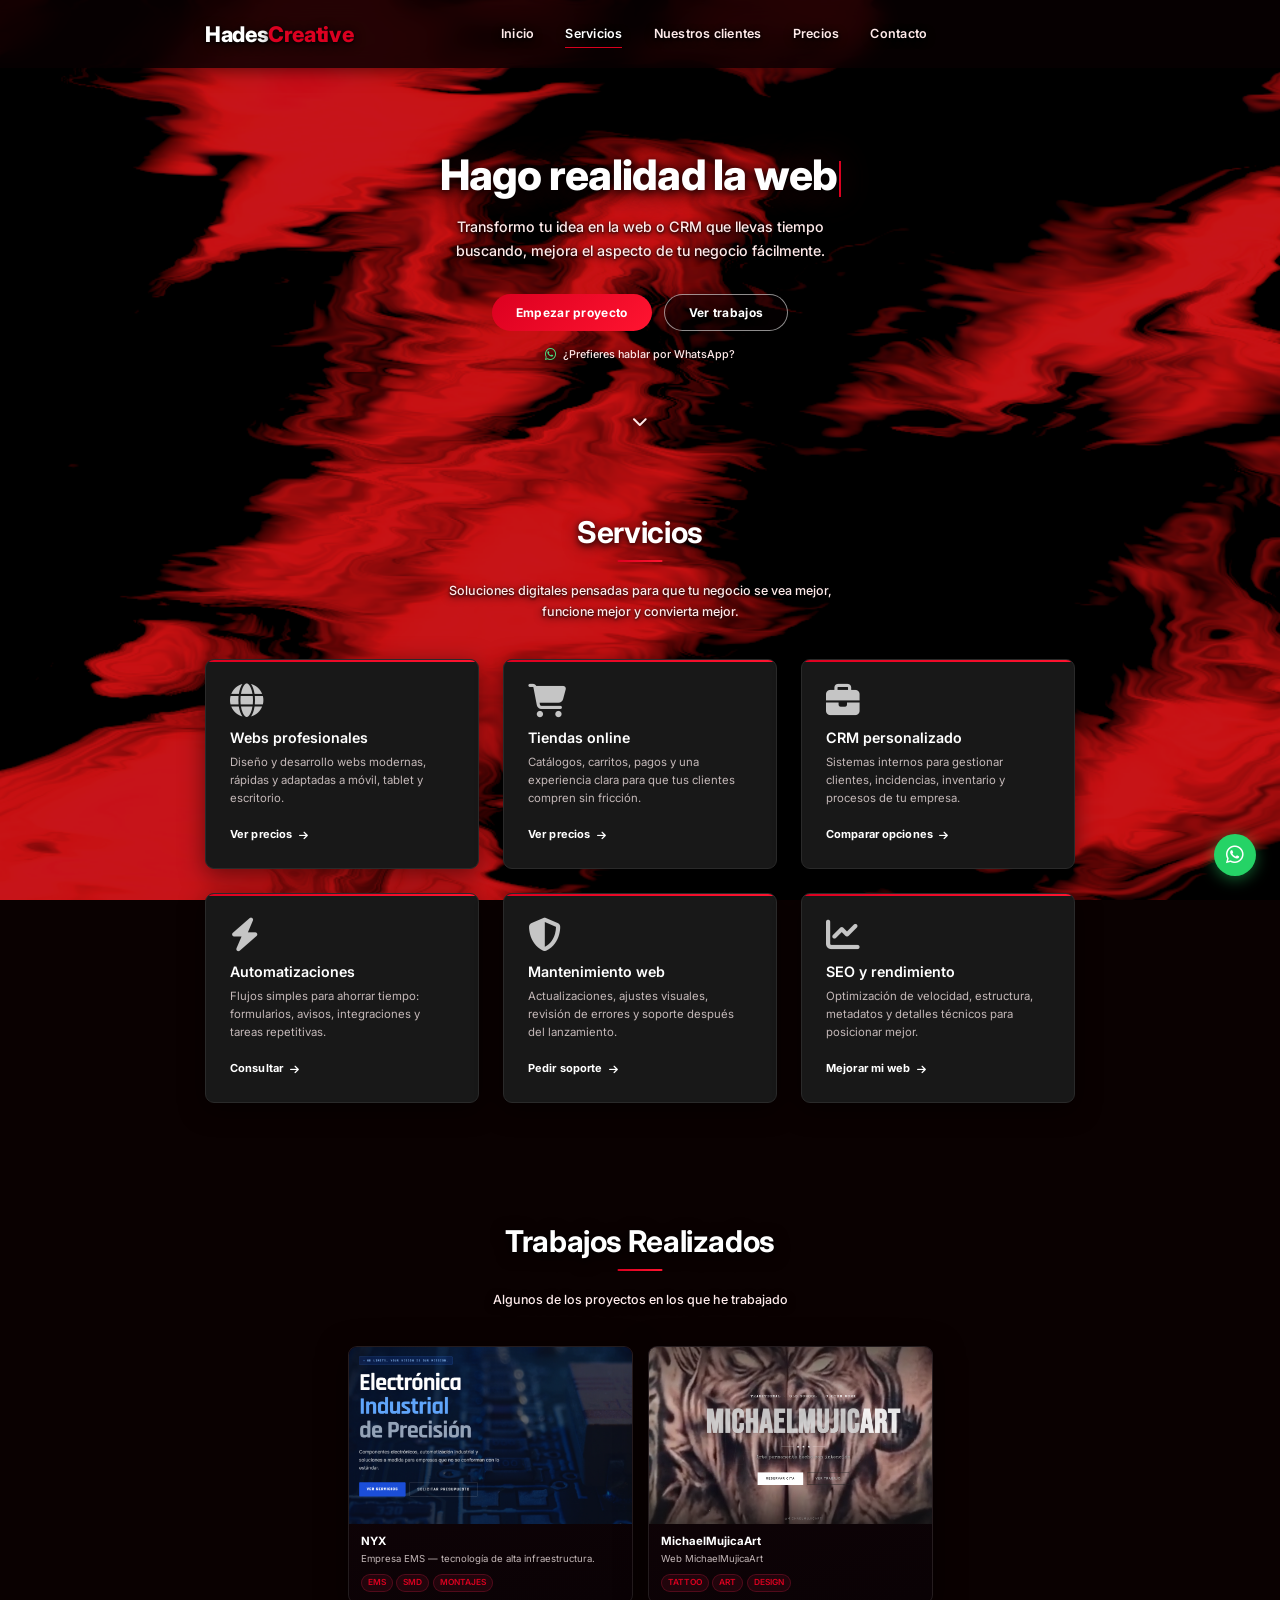
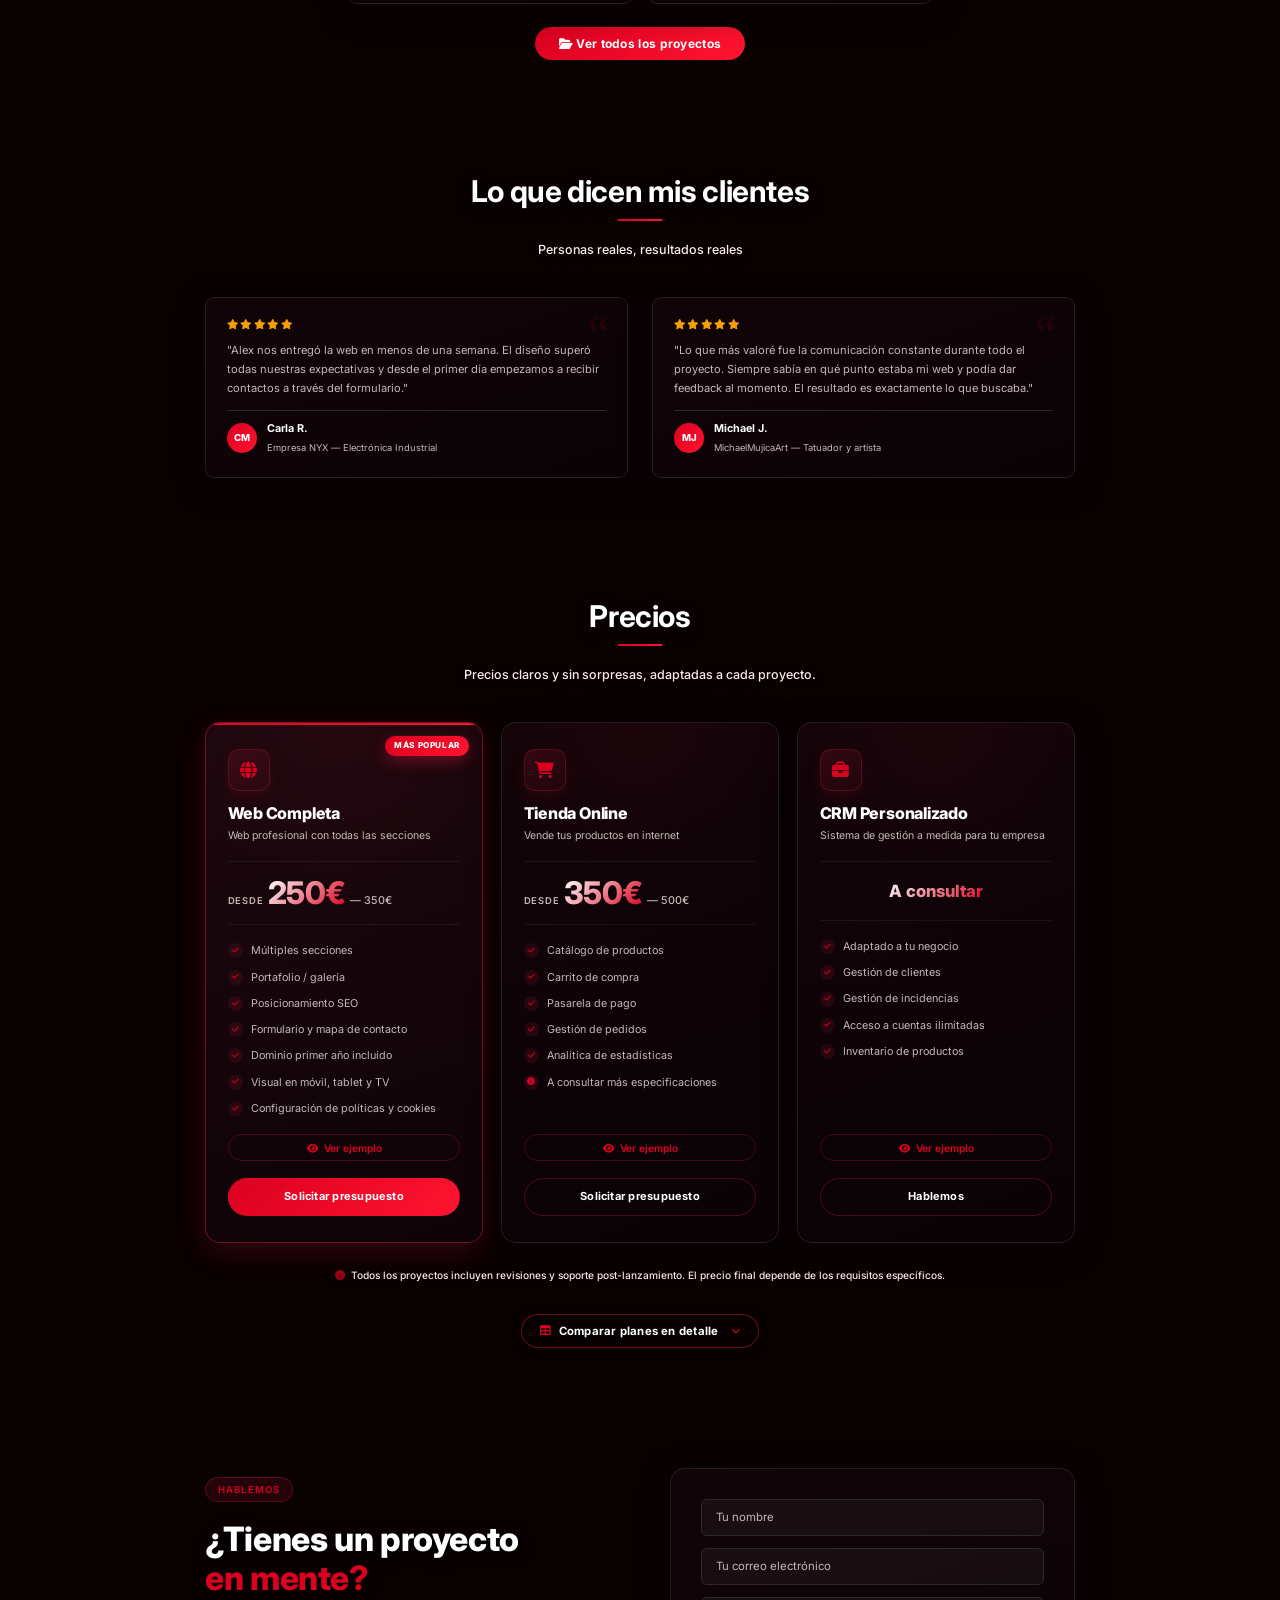
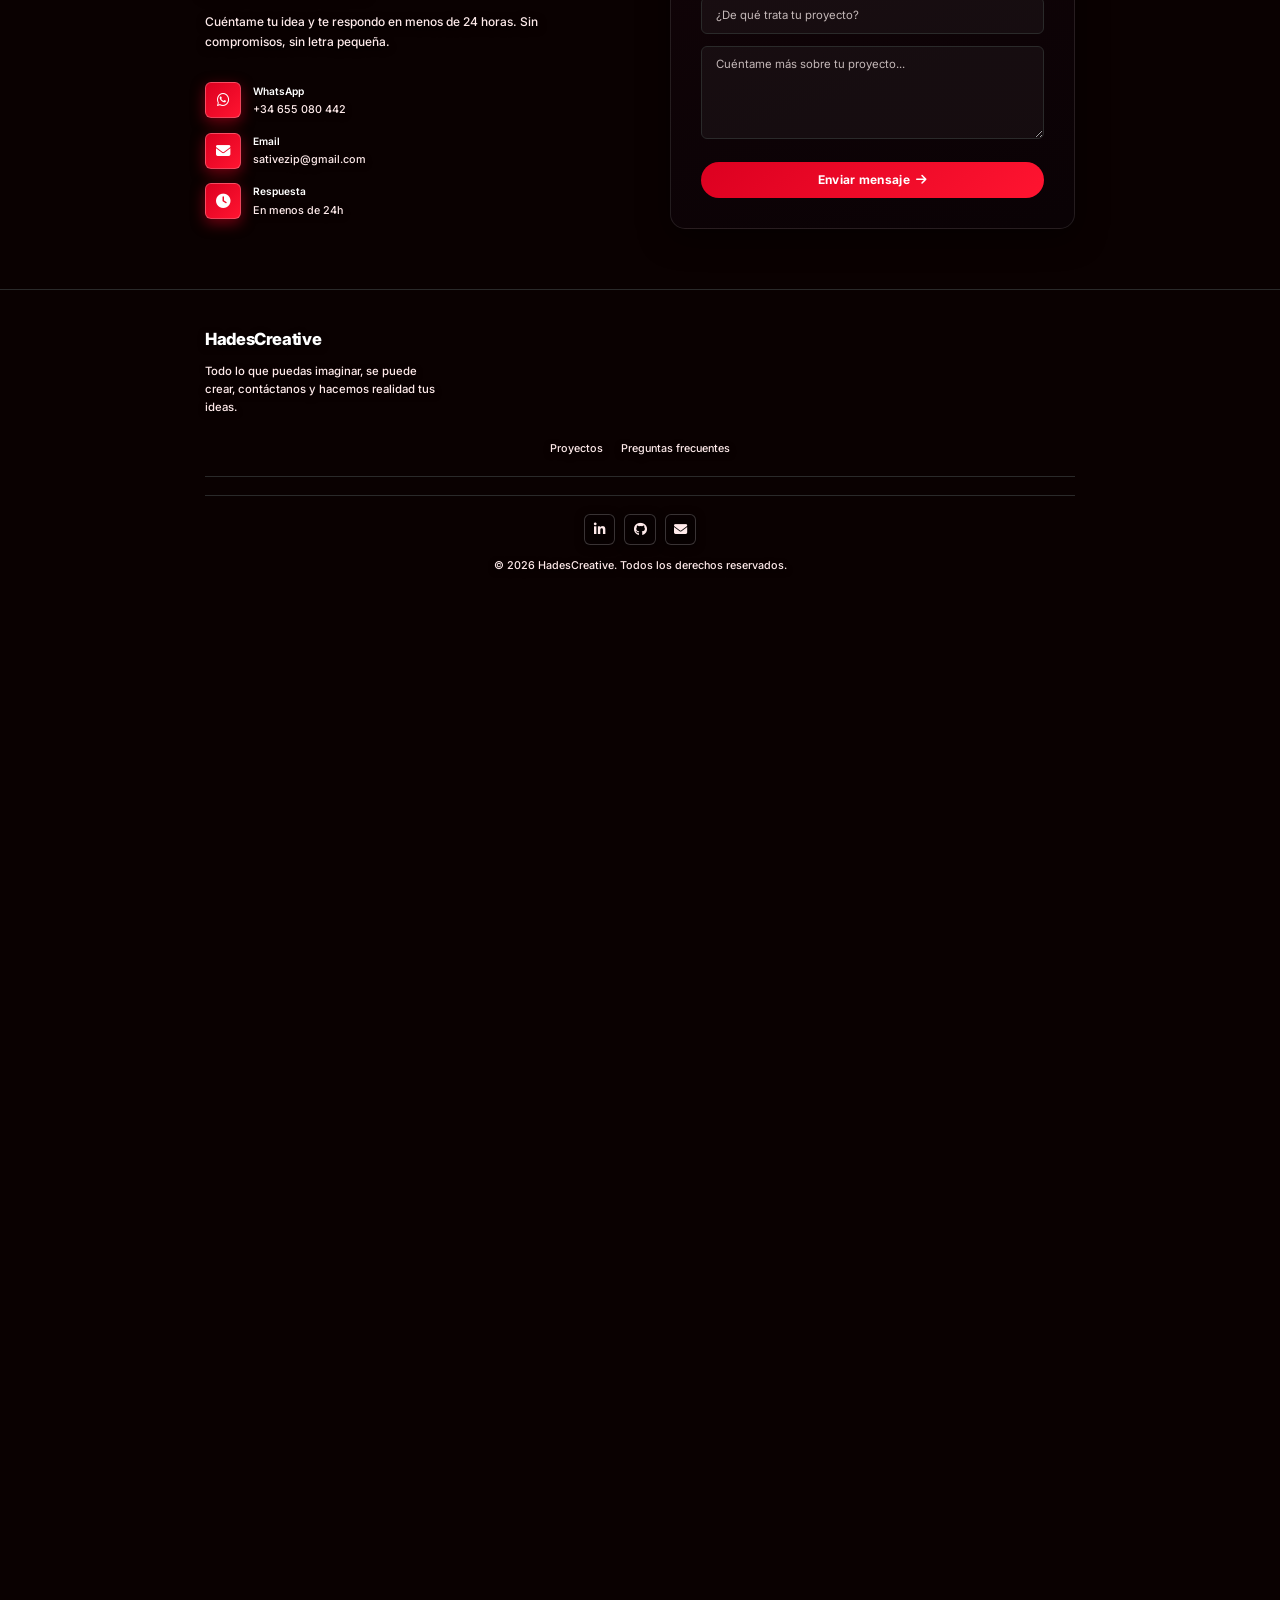
==== index.html @ 70261ffa "refactor: convertir Servicios del navbar en link normal a #servicios Co-Authored-By: Claude Opus 4.7" ====
<!DOCTYPE html>
<html lang="es">

<head>
    <meta charset="UTF-8">
    <meta name="viewport" content="width=device-width, initial-scale=1.0">

    <!-- SEO Básico -->
    <title>HadesCreative | Creación de Páginas Web Profesionales</title>
    <meta name="description"
        content="Diseño y desarrollo páginas web profesionales, landing pages, tiendas online y CRMs personalizados. Contacta y hacemos realidad tu proyecto.">
    <meta name="keywords"
        content="creación páginas web, diseño web profesional, desarrollo web, landing page, tienda online, CRM personalizado">
    <meta name="author" content="HadesCreative">
    <meta name="theme-color" content="#e11d48">
    <meta name="robots" content="index, follow">

    <!-- Open Graph (WhatsApp, Facebook, LinkedIn) -->
    <meta property="og:type" content="website">
    <meta property="og:url" content="https://hadescreative.com/">
    <meta property="og:title" content="HadesCreative | Creación de Páginas Web Profesionales">
    <meta property="og:description"
        content="Todo lo que puedas imaginar, se puede crear. Diseño web profesional, landing pages, tiendas online y automatizaciones.">
    <meta property="og:image" content="https://hadescreative.com/assets/og-image.png">
    <meta property="og:image:width" content="1200">
    <meta property="og:image:height" content="630">
    <meta property="og:image:alt" content="HadesCreative - Diseño y desarrollo de páginas web profesionales">
    <meta property="og:locale" content="es_ES">
    <meta property="og:site_name" content="HadesCreative">

    <!-- Twitter Card -->
    <meta name="twitter:card" content="summary_large_image">
    <meta name="twitter:title" content="HadesCreative | Creación de Páginas Web">
    <meta name="twitter:description"
        content="Todo lo que puedas imaginar, se puede crear. Contacta y hacemos realidad tu proyecto.">
    <meta name="twitter:image" content="https://hadescreative.com/assets/og-image.png">

    <!-- Favicon -->
    <link rel="icon" type="image/svg+xml" href="assets/favicon.svg">
    <link rel="shortcut icon" href="assets/favicon.svg">

    <!-- Preconnect para rendimiento -->
    <link rel="preconnect" href="https://fonts.googleapis.com">
    <link rel="preconnect" href="https://fonts.gstatic.com" crossorigin>
    <link rel="preconnect" href="https://cdnjs.cloudflare.com">

    <!-- Fuente Inter -->
    <link rel="stylesheet" href="https://fonts.googleapis.com/css2?family=Inter:wght@400;500;600;700;800&display=swap">

    <!-- Font Awesome -->
    <link rel="stylesheet" href="https://cdnjs.cloudflare.com/ajax/libs/font-awesome/6.4.0/css/all.min.css">

    <!-- Estilos -->
    <link rel="stylesheet" href="css/global.css">
    <link rel="stylesheet" href="css/navbar.css">
    <link rel="stylesheet" href="css/hero.css">
    <link rel="stylesheet" href="css/sections.css">
    <link rel="stylesheet" href="css/admin.css">

    <!-- Schema.org Structured Data -->
    <script type="application/ld+json">
    {
      "@context": "https://schema.org",
      "@type": "ProfessionalService",
      "name": "HadesCreative",
      "description": "Diseño y desarrollo de páginas web profesionales, landing pages, tiendas online y CRMs personalizados.",
      "url": "https://hadescreative.com",
      "email": "sativezip@gmail.com",
      "telephone": "+34655080442",
      "founder": {
        "@type": "Person",
        "name": "Alex Roa",
        "jobTitle": "Diseñador y Desarrollador Web Freelance",
        "url": "https://www.linkedin.com/in/alexroadiaz/"
      },
      "areaServed": ["España", "Latinoamérica"],
      "serviceType": ["Diseño Web", "Desarrollo Web", "Landing Page", "Tienda Online", "CRM Personalizado"],
      "priceRange": "€€",
      "sameAs": [
        "https://www.linkedin.com/in/alexroadiaz/"
      ]
    }
    </script>

</head>

<body>

    <!-- Fondo animado de humo WebGL -->
    <canvas id="smoke-bg"></canvas>

    <!-- Barra de progreso de scroll -->
    <div id="scroll-progress"></div>

    <!-- Splash screen -->
    <div id="splash" class="splash">
        <div class="splash-logo">Hades<span>Creative</span></div>
        <div class="splash-bar"></div>
    </div>

    <!-- Botón volver arriba -->
    <button id="back-to-top" aria-label="Volver arriba">
        <i class="fas fa-chevron-up"></i>
    </button>

    <!-- Navbar -->
    <nav class="navbar">
        <div class="container">
            <div class="nav-logo">Hades<span>Creative</span></div>
            <ul class="nav-menu">
                <li><a href="#inicio" class="nav-link">Inicio</a></li>
                <li><a href="#servicios" class="nav-link">Servicios</a></li>
                <li><a href="proyectos.html" class="nav-link">Nuestros clientes</a></li>
                <li><a href="#precios" class="nav-link">Precios</a></li>
                <li><a href="#contacto" class="nav-link">Contacto</a></li>
            </ul>
            <div class="nav-actions">
                <div class="hamburger">
                    <span></span>
                    <span></span>
                    <span></span>
                </div>
            </div>
        </div>
    </nav>

    <!-- Hero Section -->
    <section id="inicio" class="hero">
        <div class="hero-content">
<h1 id="hero-h1">Hago realidad la web que <span>imaginaste</span></h1>
            <p>Transformo tu idea en la web o CRM que llevas tiempo buscando, mejora el aspecto de tu negocio fácilmente.</p>
            <div class="hero-buttons">
                <a href="#contacto" class="btn-primary">Empezar proyecto</a>
                <a href="#portafolio" class="btn-outline">Ver trabajos</a>
            </div>
            <a href="https://wa.me/34655080442" target="_blank" rel="noopener" class="hero-whatsapp">
                <i class="fab fa-whatsapp"></i> ¿Prefieres hablar por WhatsApp?
            </a>

        </div>
        <div class="scroll-indicator">
            <a href="#servicios" aria-label="Ver más contenido">
                <i class="fas fa-chevron-down"></i>
            </a>
        </div>
    </section>

    <!-- Servicios -->
    <section id="servicios" class="servicios">
        <div class="container">
            <h2>Servicios</h2>
            <p class="section-subtitle">Soluciones digitales pensadas para que tu negocio se vea mejor, funcione mejor y convierta mejor.</p>
            <div class="servicios-grid">

                <article class="servicio-card" id="servicio-web">
                    <i class="fas fa-globe"></i>
                    <h3>Webs profesionales</h3>
                    <p>Diseño y desarrollo webs modernas, rápidas y adaptadas a móvil, tablet y escritorio.</p>
                    <a href="#precios" class="servicio-link">Ver precios <i class="fas fa-arrow-right"></i></a>
                </article>

                <article class="servicio-card" id="servicio-tienda">
                    <i class="fas fa-shopping-cart"></i>
                    <h3>Tiendas online</h3>
                    <p>Catálogos, carritos, pagos y una experiencia clara para que tus clientes compren sin fricción.</p>
                    <a href="#precios" class="servicio-link">Ver precios <i class="fas fa-arrow-right"></i></a>
                </article>

                <article class="servicio-card" id="servicio-crm">
                    <i class="fas fa-briefcase"></i>
                    <h3>CRM personalizado</h3>
                    <p>Sistemas internos para gestionar clientes, incidencias, inventario y procesos de tu empresa.</p>
                    <a href="#precios" class="servicio-link">Comparar opciones <i class="fas fa-arrow-right"></i></a>
                </article>

                <article class="servicio-card">
                    <i class="fas fa-bolt"></i>
                    <h3>Automatizaciones</h3>
                    <p>Flujos simples para ahorrar tiempo: formularios, avisos, integraciones y tareas repetitivas.</p>
                    <a href="#contacto" class="servicio-link">Consultar <i class="fas fa-arrow-right"></i></a>
                </article>

                <article class="servicio-card">
                    <i class="fas fa-shield-alt"></i>
                    <h3>Mantenimiento web</h3>
                    <p>Actualizaciones, ajustes visuales, revisión de errores y soporte después del lanzamiento.</p>
                    <a href="#contacto" class="servicio-link">Pedir soporte <i class="fas fa-arrow-right"></i></a>
                </article>

                <article class="servicio-card">
                    <i class="fas fa-chart-line"></i>
                    <h3>SEO y rendimiento</h3>
                    <p>Optimización de velocidad, estructura, metadatos y detalles técnicos para posicionar mejor.</p>
                    <a href="#contacto" class="servicio-link">Mejorar mi web <i class="fas fa-arrow-right"></i></a>
                </article>

            </div>
        </div>
    </section>

    <!-- Portafolio -->
    <section id="portafolio" class="portafolio">
        <div class="container">
            <h2>Trabajos Realizados</h2>
            <p class="section-subtitle">Algunos de los proyectos en los que he trabajado</p>
            <div class="portafolio-grid">

                <!-- PROYECTO: NYX -->
                <div class="proyecto-card">
                    <div class="proyecto-imagen">
                        <img src="assets/images/nyx-preview.png" alt="NYX - EMS Tecnología" loading="lazy"
                            style="object-position: left top;"
                            onerror="this.parentElement.classList.add('sin-imagen')">
                        <div class="proyecto-overlay">
                            <a href="https://esmelek-web.vercel.app" target="_blank"
                                rel="noopener" class="btn-ver-sitio">
                                <i class="fas fa-external-link-alt"></i> Ver sitio
                            </a>
                        </div>
                    </div>
                    <div class="proyecto-info">
                        <h3>NYX</h3>
                        <p>Empresa EMS — tecnología de alta infraestructura.</p>
                        <div class="proyecto-tags">
                            <span>EMS</span>
                            <span>SMD</span>
                            <span>MONTAJES</span>
                        </div>
                    </div>
                </div>

                <!-- PROYECTO: MICHAELMUJICART -->
                <div class="proyecto-card">
                    <div class="proyecto-imagen">
                        <img src="assets/images/michael-preview.png" alt="MichaelMujicaArt - Tatuador" loading="lazy"
                            onerror="this.parentElement.classList.add('sin-imagen')">
                        <div class="proyecto-overlay">
                            <a href="https://michaelmujicart.vercel.app/" target="_blank"
                                rel="noopener" class="btn-ver-sitio">
                                <i class="fas fa-external-link-alt"></i> Ver sitio
                            </a>
                        </div>
                    </div>
                    <div class="proyecto-info">
                        <h3>MichaelMujicaArt</h3>
                        <p>Web MichaelMujicaArt</p>
                        <div class="proyecto-tags">
                            <span>TATTOO</span>
                            <span>ART</span>
                            <span>DESIGN</span>
                        </div>
                    </div>
                </div>

            </div>

            <div style="text-align:center; margin-top:2.5rem;">
                <a href="proyectos.html" class="btn-primary">
                    <i class="fas fa-folder-open"></i> Ver todos los proyectos
                </a>
            </div>
        </div>
    </section>



    <!-- Testimonios -->
    <section class="testimonios">
        <div class="container">
            <h2>Lo que dicen mis clientes</h2>
            <p class="section-subtitle">Personas reales, resultados reales</p>
            <div class="testimonios-grid">

                <div class="testimonio-card">
                    <div class="testimonio-estrellas">
                        <i class="fas fa-star"></i><i class="fas fa-star"></i><i class="fas fa-star"></i><i class="fas fa-star"></i><i class="fas fa-star"></i>
                    </div>
                    <p>"Alex nos entregó la web en menos de una semana. El diseño superó todas nuestras expectativas y desde el primer día empezamos a recibir contactos a través del formulario."</p>
                    <div class="testimonio-autor">
                        <div class="testimonio-avatar">CM</div>
                        <div>
                            <strong>Carla R.</strong>
                            <span>Empresa NYX — Electrónica Industrial</span>
                        </div>
                    </div>
                </div>

                <div class="testimonio-card">
                    <div class="testimonio-estrellas">
                        <i class="fas fa-star"></i><i class="fas fa-star"></i><i class="fas fa-star"></i><i class="fas fa-star"></i><i class="fas fa-star"></i>
                    </div>
                    <p>"Lo que más valoré fue la comunicación constante durante todo el proyecto. Siempre sabía en qué punto estaba mi web y podía dar feedback al momento. El resultado es exactamente lo que buscaba."</p>
                    <div class="testimonio-autor">
                        <div class="testimonio-avatar">MJ</div>
                        <div>
                            <strong>Michael J.</strong>
                            <span>MichaelMujicaArt — Tatuador y artista</span>
                        </div>
                    </div>
                </div>

            </div>
        </div>
    </section>



    <!-- Precios -->
    <section id="precios" class="precios">
        <div class="container">
            <h2>Precios</h2>
            <p class="section-subtitle">Precios claros y sin sorpresas, adaptadas a cada proyecto.</p>
            <div class="precios-grid">

                <div class="precio-card precio-destacado">
                    <div class="precio-badge">Más popular</div>
                    <div class="precio-header">
                        <i class="fas fa-globe"></i>
                        <h3>Web Completa</h3>
                        <p>Web profesional con todas las secciones</p>
                    </div>
                    <div class="precio-precio">
                        <span class="desde">desde</span>
                        <span class="cantidad">250€</span>
                        <span class="hasta">— 350€</span>
                    </div>
                    <ul class="precio-features">
                        <li><i class="fas fa-check"></i> Múltiples secciones</li>
                        <li><i class="fas fa-check"></i> Portafolio / galería</li>
                        <li><i class="fas fa-check"></i> Posicionamiento SEO</li>
                        <li><i class="fas fa-check"></i> Formulario y mapa de contacto</li>
                        <li><i class="fas fa-check"></i> Dominio primer año incluido</li>
                        <li><i class="fas fa-check"></i> Visual en móvil, tablet y TV</li>
                        <li><i class="fas fa-check"></i> Configuración de políticas y cookies</li>
                    </ul>
                    <button class="btn-ver-ejemplo" data-url="https://esmelek-web.vercel.app" data-plan="Web Completa"><i class="fas fa-eye"></i> Ver ejemplo</button>
                    <a href="#contacto" class="btn-precio">Solicitar presupuesto</a>
                </div>

                <div class="precio-card">
                    <div class="precio-header">
                        <i class="fas fa-shopping-cart"></i>
                        <h3>Tienda Online</h3>
                        <p>Vende tus productos en internet</p>
                    </div>
                    <div class="precio-precio">
                        <span class="desde">desde</span>
                        <span class="cantidad">350€</span>
                        <span class="hasta">— 500€</span>
                    </div>
                    <ul class="precio-features">
                        <li><i class="fas fa-check"></i> Catálogo de productos</li>
                        <li><i class="fas fa-check"></i> Carrito de compra</li>
                        <li><i class="fas fa-check"></i> Pasarela de pago</li>
                        <li><i class="fas fa-check"></i> Gestión de pedidos</li>
                        <li><i class="fas fa-check"></i> Analítica de estadísticas</li>
                        <li><i class="fas fa-info-circle"></i> A consultar más especificaciones</li>
                    </ul>
                    <button class="btn-ver-ejemplo" data-url="" data-plan="Tienda Online"><i class="fas fa-eye"></i> Ver ejemplo</button>
                    <a href="#contacto" class="btn-precio">Solicitar presupuesto</a>
                </div>

                <div class="precio-card">
                    <div class="precio-header">
                        <i class="fas fa-briefcase"></i>
                        <h3>CRM Personalizado</h3>
                        <p>Sistema de gestión a medida para tu empresa</p>
                    </div>
                    <div class="precio-precio precio-consulta-wrap">
                        <span class="precio-consulta">A consultar</span>
                    </div>
                    <ul class="precio-features">
                        <li><i class="fas fa-check"></i> Adaptado a tu negocio</li>
                        <li><i class="fas fa-check"></i> Gestión de clientes</li>
                        <li><i class="fas fa-check"></i> Gestión de incidencias</li>
                        <li><i class="fas fa-check"></i> Acceso a cuentas ilimitadas</li>
                        <li><i class="fas fa-check"></i> Inventario de productos</li>
                    </ul>
                    <button class="btn-ver-ejemplo" data-url="" data-plan="CRM Personalizado"><i class="fas fa-eye"></i> Ver ejemplo</button>
                    <a href="#contacto" class="btn-precio">Hablemos</a>
                </div>

            </div>
            <p class="precios-nota"><i class="fas fa-info-circle"></i> Todos los proyectos incluyen revisiones y soporte post-lanzamiento. El precio final depende de los requisitos específicos.</p>

            <!-- Comparador de planes -->
            <div class="comparador-wrap">
                <button class="comparador-toggle" aria-expanded="false">
                    <span class="comp-toggle-text">
                        <i class="fas fa-table"></i>
                        Comparar planes en detalle
                    </span>
                    <i class="fas fa-chevron-down comp-toggle-icon"></i>
                </button>

                <div class="comparador-panel">
                    <div class="comparador-scroll">
                    <table class="comparador-tabla">
                        <thead>
                            <tr>
                                <th class="comp-feat-col">Características</th>
                                <th><i class="fas fa-globe"></i> Web Completa</th>
                                <th><i class="fas fa-shopping-cart"></i> Tienda Online</th>
                                <th><i class="fas fa-briefcase"></i> CRM</th>
                            </tr>
                        </thead>
                        <tbody>
                            <tr class="comp-cat"><td colspan="4"><i class="fas fa-paint-brush"></i> Diseño y web</td></tr>
                            <tr><td>Diseño responsive (móvil, tablet, TV)</td><td><i class="fas fa-check yes"></i></td><td><i class="fas fa-check yes"></i></td><td><i class="fas fa-check yes"></i></td></tr>
                            <tr><td>Múltiples secciones</td><td><i class="fas fa-check yes"></i></td><td><i class="fas fa-check yes"></i></td><td><i class="fas fa-minus no"></i></td></tr>
                            <tr><td>Portafolio / galería</td><td><i class="fas fa-check yes"></i></td><td><i class="fas fa-check yes"></i></td><td><i class="fas fa-minus no"></i></td></tr>
                            <tr><td>Posicionamiento SEO</td><td><i class="fas fa-check yes"></i></td><td><i class="fas fa-check yes"></i></td><td><i class="fas fa-minus no"></i></td></tr>
                            <tr><td>Dominio primer año incluido</td><td><i class="fas fa-check yes"></i></td><td><i class="fas fa-check yes"></i></td><td><i class="fas fa-minus no"></i></td></tr>
                            <tr><td>Formulario y mapa de contacto</td><td><i class="fas fa-check yes"></i></td><td><i class="fas fa-check yes"></i></td><td><i class="fas fa-minus no"></i></td></tr>
                            <tr><td>Políticas y cookies</td><td><i class="fas fa-check yes"></i></td><td><i class="fas fa-check yes"></i></td><td><i class="fas fa-minus no"></i></td></tr>

                            <tr class="comp-cat"><td colspan="4"><i class="fas fa-store"></i> E-commerce</td></tr>
                            <tr><td>Catálogo de productos</td><td><i class="fas fa-minus no"></i></td><td><i class="fas fa-check yes"></i></td><td><i class="fas fa-minus no"></i></td></tr>
                            <tr><td>Carrito de compra</td><td><i class="fas fa-minus no"></i></td><td><i class="fas fa-check yes"></i></td><td><i class="fas fa-minus no"></i></td></tr>
                            <tr><td>Pasarela de pago</td><td><i class="fas fa-minus no"></i></td><td><i class="fas fa-check yes"></i></td><td><i class="fas fa-minus no"></i></td></tr>
                            <tr><td>Gestión de pedidos</td><td><i class="fas fa-minus no"></i></td><td><i class="fas fa-check yes"></i></td><td><i class="fas fa-minus no"></i></td></tr>
                            <tr><td>Analítica y estadísticas</td><td><i class="fas fa-minus no"></i></td><td><i class="fas fa-check yes"></i></td><td><i class="fas fa-check yes"></i></td></tr>

                            <tr class="comp-cat"><td colspan="4"><i class="fas fa-users-cog"></i> Gestión interna</td></tr>
                            <tr><td>Gestión de clientes</td><td><i class="fas fa-minus no"></i></td><td><i class="fas fa-minus no"></i></td><td><i class="fas fa-check yes"></i></td></tr>
                            <tr><td>Gestión de incidencias</td><td><i class="fas fa-minus no"></i></td><td><i class="fas fa-minus no"></i></td><td><i class="fas fa-check yes"></i></td></tr>
                            <tr><td>Inventario de productos</td><td><i class="fas fa-minus no"></i></td><td><i class="fas fa-check yes"></i></td><td><i class="fas fa-check yes"></i></td></tr>
                            <tr><td>Cuentas de usuario ilimitadas</td><td><i class="fas fa-minus no"></i></td><td><i class="fas fa-minus no"></i></td><td><i class="fas fa-check yes"></i></td></tr>
                            <tr><td>Adaptado 100% a tu negocio</td><td><i class="fas fa-minus no"></i></td><td><i class="fas fa-minus no"></i></td><td><i class="fas fa-check yes"></i></td></tr>

                            <tr class="comp-cat"><td colspan="4"><i class="fas fa-life-ring"></i> Soporte</td></tr>
                            <tr><td>Revisiones incluidas</td><td><i class="fas fa-check yes"></i></td><td><i class="fas fa-check yes"></i></td><td><i class="fas fa-check yes"></i></td></tr>
                            <tr><td>Soporte post-lanzamiento</td><td><i class="fas fa-check yes"></i></td><td><i class="fas fa-check yes"></i></td><td><i class="fas fa-check yes"></i></td></tr>
                        </tbody>
                    </table>
                    </div>
                </div>
            </div>
        </div>
    </section>

    <!-- Contacto -->
    <section id="contacto" class="contacto">
        <div class="container">
            <div class="contacto-wrapper">

                <div class="contacto-info">
                    <span class="contacto-tag">Hablemos</span>
                    <h2>¿Tienes un proyecto<br><span>en mente?</span></h2>
                    <p>Cuéntame tu idea y te respondo en menos de 24 horas. Sin compromisos, sin letra pequeña.</p>

                    <div class="contacto-items">
                        <div class="contacto-item">
                            <div class="contacto-item-icon"><i class="fab fa-whatsapp"></i></div>
                            <div>
                                <strong>WhatsApp</strong>
                                <span>+34 655 080 442</span>
                            </div>
                        </div>
                        <div class="contacto-item">
                            <div class="contacto-item-icon"><i class="fas fa-envelope"></i></div>
                            <div>
                                <strong>Email</strong>
                                <span>sativezip@gmail.com</span>
                            </div>
                        </div>
                        <div class="contacto-item">
                            <div class="contacto-item-icon"><i class="fas fa-clock"></i></div>
                            <div>
                                <strong>Respuesta</strong>
                                <span>En menos de 24h</span>
                            </div>
                        </div>
                    </div>
                </div>

                <div class="contacto-form-wrapper">
                    <form id="contacto-form" class="contacto-form">
                        <div class="form-group">
                            <input type="text" name="nombre" placeholder="Tu nombre" required>
                        </div>
                        <div class="form-group">
                            <input type="email" name="email" placeholder="Tu correo electrónico" required>
                        </div>
                        <div class="form-group">
                            <input type="text" name="asunto" placeholder="¿De qué trata tu proyecto?">
                        </div>
                        <div class="form-group">
                            <textarea name="mensaje" placeholder="Cuéntame más sobre tu proyecto..." rows="5"
                                required></textarea>
                        </div>
                        <button type="submit" class="btn-primary btn-full">Enviar mensaje <i
                                class="fas fa-arrow-right"></i></button>
                    </form>
                </div>

            </div>
        </div>
    </section>

    <!-- Footer -->
    <footer class="footer">
        <div class="container">
            <div class="footer-content">
                <div class="footer-brand">
                    <div class="footer-logo">HadesCreative</div>
                    <p>Todo lo que puedas imaginar, se puede crear, contáctanos y hacemos realidad tus ideas.</p>
                </div>
            </div>
            <div class="footer-links">
                <a href="proyectos.html">Proyectos</a>
                <a href="faq.html">Preguntas frecuentes</a>
            </div>
            <div class="footer-bottom">
                <div class="footer-icons">
                    <a href="https://www.linkedin.com/in/alexroadiaz/" target="_blank" rel="noopener"
                        aria-label="LinkedIn">
                        <i class="fab fa-linkedin-in"></i>
                    </a>
                    <a href="https://github.com/Alexmalware26" target="_blank" rel="noopener" aria-label="GitHub">
                        <i class="fab fa-github"></i>
                    </a>
                    <a href="mailto:sativezip@gmail.com" aria-label="Email">
                        <i class="fas fa-envelope"></i>
                    </a>
                </div>
                <p>&copy; 2026 HadesCreative. Todos los derechos reservados.</p>
            </div>
        </div>
    </footer>


    <!-- Modal ejemplos -->
    <div id="ejemplos-modal" class="ejemplos-modal" aria-hidden="true">
        <div class="ejemplos-modal-overlay"></div>
        <div class="ejemplos-modal-box">
            <div class="ejemplos-modal-header">
                <span id="modal-plan-nombre"></span>
                <div class="modal-header-actions">
                    <a id="modal-plan-link" href="#" target="_blank" rel="noopener" class="modal-open-link">
                        <i class="fas fa-external-link-alt"></i> Abrir sitio
                    </a>
                    <button class="modal-close-btn" id="modal-close" aria-label="Cerrar">
                        <i class="fas fa-times"></i>
                    </button>
                </div>
            </div>
            <div class="ejemplos-modal-body">
                <iframe id="modal-iframe" src="" frameborder="0" title="Ejemplo de proyecto" allowfullscreen></iframe>
                <div id="modal-proximamente" class="modal-proximamente">
                    <i class="fas fa-hammer"></i>
                    <h3>Próximamente</h3>
                    <p>Estamos preparando ejemplos para este tipo de proyecto</p>
                </div>
            </div>
        </div>
    </div>

    <!-- WhatsApp flotante -->
    <a href="https://wa.me/34655080442" target="_blank" rel="noopener" class="whatsapp-float"
        aria-label="Contactar por WhatsApp">
        <i class="fab fa-whatsapp"></i>
        <span class="whatsapp-float-label">¿Hablamos?</span>
    </a>


    <script>
        document.querySelectorAll('.faq-pregunta').forEach(btn => {
            btn.addEventListener('click', () => {
                const item = btn.parentElement;
                const abierto = item.classList.contains('abierto');
                document.querySelectorAll('.faq-item').forEach(i => i.classList.remove('abierto'));
                if (!abierto) item.classList.add('abierto');
            });
        });
    </script>

    <script>
        document.querySelectorAll('.acordeon-header').forEach(btn => {
            btn.addEventListener('click', () => {
                const item = btn.parentElement;
                const abierto = item.classList.contains('abierto');
                document.querySelectorAll('.acordeon-item').forEach(i => i.classList.remove('abierto'));
                if (!abierto) item.classList.add('abierto');
            });
        });
    </script>

    <script>
        (function () {
            const modal = document.getElementById('ejemplos-modal');
            const iframe = document.getElementById('modal-iframe');
            const proximamente = document.getElementById('modal-proximamente');
            const nombreEl = document.getElementById('modal-plan-nombre');
            const linkEl = document.getElementById('modal-plan-link');

            document.querySelectorAll('.btn-ver-ejemplo').forEach(btn => {
                btn.addEventListener('click', () => {
                    let url = btn.dataset.url;
                    const plan = btn.dataset.plan;

                    if (url === 'self') url = window.location.origin + window.location.pathname;

                    nombreEl.textContent = plan;
                    modal.classList.add('activo');
                    modal.setAttribute('aria-hidden', 'false');
                    document.body.style.overflow = 'hidden';

                    if (url) {
                        iframe.src = url;
                        iframe.style.display = 'block';
                        proximamente.style.display = 'none';
                        linkEl.href = url;
                        linkEl.style.display = 'inline-flex';
                    } else {
                        iframe.src = '';
                        iframe.style.display = 'none';
                        proximamente.style.display = 'flex';
                        linkEl.style.display = 'none';
                    }
                });
            });

            function cerrarModal() {
                modal.classList.remove('activo');
                modal.setAttribute('aria-hidden', 'true');
                document.body.style.overflow = '';
                setTimeout(() => { iframe.src = ''; }, 300);
            }

            document.getElementById('modal-close').addEventListener('click', cerrarModal);
            document.querySelector('.ejemplos-modal-overlay').addEventListener('click', cerrarModal);
            document.addEventListener('keydown', e => { if (e.key === 'Escape') cerrarModal(); });
        })();
    </script>

    <!-- Scroll progress -->
    <script>
        (function () {
            const bar = document.getElementById('scroll-progress');
            window.addEventListener('scroll', () => {
                const scrolled = window.scrollY;
                const total = document.documentElement.scrollHeight - window.innerHeight;
                bar.style.width = (scrolled / total * 100) + '%';
            }, { passive: true });
        })();
    </script>

    <!-- Typing effect -->
    <script>
        (function () {
            const h1 = document.getElementById('hero-h1');
            const part1 = 'Hago realidad la web que ';
            const part2 = 'imaginaste';
            const speed = 52;

            function runTyping() {
                h1.style.animation = 'none';
                h1.innerHTML = '<span class="typing-cursor"></span>';
                let i = 0;

                function tick() {
                    if (i < part1.length) {
                        h1.innerHTML = part1.slice(0, i + 1) + '<span class="typing-cursor"></span>';
                    } else {
                        const j = i - part1.length;
                        h1.innerHTML = part1 + '<span>' + part2.slice(0, j + 1) + '</span><span class="typing-cursor"></span>';
                    }
                    i++;
                    if (i <= part1.length + part2.length) {
                        setTimeout(tick, speed);
                    } else {
                        setTimeout(() => {
                            h1.innerHTML = part1 + '<span>' + part2 + '</span>';
                        }, 600);
                    }
                }
                tick();
            }

            // Arranca cuando desaparece el splash (~1400ms)
            setTimeout(runTyping, 1500);
        })();
    </script>

    <!-- Scripts modulares -->
    <script src="js/smoke-background.js"></script>
    <script src="js/effects.js"></script>
    <script src="js/ux.js"></script>
    <script src="js/config.js"></script>
    <script src="js/storage.js"></script>
    <script src="js/data.js"></script>
    <script src="js/renderer.js"></script>
    <script src="js/admin.js"></script>
    <script src="js/ui.js"></script>
    <script src="js/app.js"></script>
</body>

</html>
---- css/global.css ----
/**
 * Estilos Globales y Base
 * Configuración de variables CSS y estilos globales
 */

* {
    margin: 0;
    padding: 0;
    box-sizing: border-box;
}

:root {
    --primary-color: #dc0020;
    --secondary-color: #ff1430;
    --dark-color: #080808;
    --surface-color: #111111;
    --card-color: #181818;
    --light-color: #222222;
    --text-color: #c4b8b8;
    --text-bright: #ffffff;
    --border-color: #2a2a2a;
    --error-color: #ff3b3b;
    --success-color: #22c55e;
    --warning-color: #f59e0b;

    /* Transiciones */
    --transition-base: all 0.3s ease;

    /* Espaciados */
    --spacing-sm: 0.5rem;
    --spacing-md: 1rem;
    --spacing-lg: 1.5rem;
    --spacing-xl: 2rem;

    /* Border radius */
    --radius-sm: 4px;
    --radius-md: 8px;
    --radius-lg: 12px;
    --radius-full: 30px;
}

html {
    scroll-behavior: smooth;
    background: #0a0101;
}

@media (max-width: 480px) {
    html {
        zoom: 0.82;
    }
}

@media (min-width: 481px) and (max-width: 768px) {
    html {
        zoom: 0.88;
    }
}

@media (min-width: 1024px) {
    html {
        zoom: 0.75;
    }
}

body {
    font-family: 'Inter', 'Segoe UI', sans-serif;
    color: var(--text-color);
    background: transparent;
    min-height: 100vh;
    line-height: 1.6;
    padding-top: 80px;
}

@keyframes animatedGradient {
    0% {
        background-position: 0% 50%;
        filter: brightness(0.85);
    }

    50% {
        background-position: 100% 50%;
        filter: brightness(1.05);
    }

    100% {
        background-position: 0% 50%;
        filter: brightness(0.85);
    }
}

#smoke-bg {
    position: fixed;
    top: 0;
    left: 0;
    width: 100vw;
    height: 100vh;
    z-index: 1;
    pointer-events: none;
    opacity: 1;
    display: block;
}

/* Overlay oscuro sutil sobre el humo para mejorar legibilidad del contenido */
body::before {
    content: '';
    position: fixed;
    inset: 0;
    background: rgba(0, 0, 0, 0.22);
    z-index: 2;
    pointer-events: none;
}

/* Compensar el zoom del html para que el canvas cubra el viewport real */
@media (max-width: 480px) {
    #smoke-bg {
        zoom: 1.2195;
        width: 100vw;
        height: 100vh;
    }
}

@media (min-width: 481px) and (max-width: 768px) {
    #smoke-bg {
        zoom: 1.1363;
        width: 100vw;
        height: 100vh;
    }
}

@media (min-width: 1024px) {
    #smoke-bg {
        zoom: 1.333333;
        width: 100vw;
        height: 100vh;
    }
}

section, footer, .navbar, .whatsapp-btn, .acordeon-section {
    position: relative;
    z-index: 3;
}

.container {
    max-width: 1200px;
    margin: 0 auto;
    padding: 0 20px;
}

/* Botones globales */
.btn-primary,
.btn-secondary,
.btn-danger {
    border: none;
    border-radius: var(--radius-full);
    font-weight: 700;
    cursor: pointer;
    transition: var(--transition-base);
    font-family: inherit;
    letter-spacing: 0.4px;
    text-decoration: none;
}

.btn-primary {
    background: linear-gradient(135deg, var(--primary-color), var(--secondary-color));
    color: white;
    padding: 12px 32px;
    font-size: 1rem;
}

.btn-primary:hover {
    transform: translateY(-2px);
    box-shadow: 0 10px 30px rgba(225, 29, 72, 0.45);
    filter: brightness(1.1);
}

.btn-secondary {
    background-color: transparent;
    color: var(--primary-color);
    padding: 10px 20px;
    border: 2px solid var(--primary-color) !important;
}

.btn-secondary:hover {
    background-color: var(--primary-color);
    color: white;
    box-shadow: 0 0 20px rgba(225, 29, 72, 0.35);
}

.btn-danger {
    background-color: var(--error-color);
    color: white;
    padding: 10px 20px;
}

.btn-danger:hover {
    background-color: #dc2626;
    box-shadow: 0 0 15px rgba(239, 68, 68, 0.4);
}

/* Headings */
h1,
h2,
h3,
h4,
h5,
h6 {
    font-weight: 600;
    line-height: 1.2;
}

h1 {
    font-size: 2.5rem;
}

h2 {
    font-size: 2rem;
}

h3 {
    font-size: 1.5rem;
}

h4 {
    font-size: 1.25rem;
}

h5 {
    font-size: 1.1rem;
}

h6 {
    font-size: 1rem;
}

/* Inputs y formularios globales */
input,
textarea,
select {
    font-family: inherit;
    background: var(--card-color);
    color: var(--text-bright);
    border: 2px solid var(--border-color);
    border-radius: var(--radius-md);
    padding: 10px 15px;
    font-size: 1rem;
    transition: var(--transition-base);
}

input::placeholder,
textarea::placeholder {
    color: var(--text-color);
}

input:focus,
textarea:focus,
select:focus {
    outline: none;
    border-color: var(--primary-color);
    box-shadow: 0 0 0 3px rgba(59, 130, 246, 0.15);
}

/* ── Splash Screen ── */
.splash {
    position: fixed;
    inset: 0;
    background: #080808;
    z-index: 99999;
    display: flex;
    flex-direction: column;
    align-items: center;
    justify-content: center;
    gap: 2rem;
    transition: opacity 0.7s ease, visibility 0.7s ease;
}

.splash-hidden {
    opacity: 0;
    visibility: hidden;
    pointer-events: none;
}

.splash-logo {
    font-size: 2.8rem;
    font-weight: 800;
    color: white;
    letter-spacing: -1px;
    animation: splashPulse 0.9s ease-in-out infinite alternate;
}

.splash-logo span {
    background: linear-gradient(135deg, var(--primary-color), var(--secondary-color));
    -webkit-background-clip: text;
    -webkit-text-fill-color: transparent;
    background-clip: text;
}

.splash-bar {
    width: 160px;
    height: 3px;
    background: var(--border-color);
    border-radius: 3px;
    overflow: hidden;
}

.splash-bar::after {
    content: '';
    display: block;
    height: 100%;
    background: linear-gradient(90deg, var(--primary-color), var(--secondary-color));
    border-radius: 3px;
    animation: splashLoad 1.4s ease-in-out forwards;
}

@keyframes splashPulse {
    from { opacity: 0.6; }
    to   { opacity: 1; }
}

@keyframes splashLoad {
    from { width: 0%; }
    to   { width: 100%; }
}

/* ── Scroll animations ── */
.fade-in {
    opacity: 0;
    transform: translateY(28px);
    transition: opacity 0.6s ease, transform 0.6s ease;
}

.fade-in.visible {
    opacity: 1;
    transform: translateY(0);
}

/* ── Nav link activo ── */
.nav-link.active {
    color: var(--text-bright);
    border-bottom-color: var(--primary-color);
}

/* ── Botón volver arriba ── */
#back-to-top {
    position: fixed;
    bottom: 5.5rem;
    right: 2rem;
    z-index: 999;
    width: 44px;
    height: 44px;
    background: rgba(8, 1, 2, 0.85);
    border: 1px solid rgba(220, 0, 32, 0.5);
    border-radius: var(--radius-md);
    color: #ffeaea;
    backdrop-filter: blur(10px);
    font-size: 1rem;
    cursor: pointer;
    display: flex;
    align-items: center;
    justify-content: center;
    opacity: 0;
    visibility: hidden;
    transform: translateY(10px);
    transition: var(--transition-base);
    box-shadow: 0 4px 16px rgba(0,0,0,0.3);
}

#back-to-top.btt-visible {
    opacity: 1;
    visibility: visible;
    transform: translateY(0);
}

#back-to-top:hover {
    background: var(--primary-color);
    border-color: var(--primary-color);
    color: white;
    transform: translateY(-3px);
    box-shadow: 0 8px 24px rgba(225,29,72,0.4);
}

/* ── Scroll progress bar ── */
#scroll-progress {
    position: fixed;
    top: 0;
    left: 0;
    height: 3px;
    width: 0%;
    background: linear-gradient(90deg, var(--primary-color), var(--secondary-color));
    z-index: 99999;
    transition: width 0.08s linear;
    pointer-events: none;
}

.nav-actions {
    display: flex;
    align-items: center;
    gap: 0.75rem;
}

/* ── Precio: glow pulse al terminar el contador ── */
.precio-precio .price-done {
    animation: priceGlow 0.6s ease-out forwards;
}

@keyframes priceGlow {
    0%   { text-shadow: 0 0 0px rgba(225,29,72,0); }
    50%  { text-shadow: 0 0 20px rgba(225,29,72,0.7), 0 0 40px rgba(225,29,72,0.3); }
    100% { text-shadow: 0 0 0px rgba(225,29,72,0); }
}

/* Scrollbar personalizado */
::-webkit-scrollbar {
    width: 8px;
}

::-webkit-scrollbar-track {
    background: var(--dark-color);
}

::-webkit-scrollbar-thumb {
    background: var(--primary-color);
    border-radius: 4px;
}

::-webkit-scrollbar-thumb:hover {
    background: var(--secondary-color);
}
---- css/navbar.css ----
/**
 * Estilos de Navbar
 */

.navbar {
    background: rgba(8, 1, 2, 0.85);
    backdrop-filter: blur(14px);
    color: white;
    padding: 1.4rem 0;
    position: fixed;
    top: 0;
    left: 0;
    right: 0;
    width: 100%;
    z-index: 100;
    box-shadow: 0 4px 20px rgba(0, 0, 0, 0.5);
}

.navbar .container {
    display: flex;
    justify-content: space-between;
    align-items: center;
}

.nav-logo {
    font-size: 1.8rem;
    font-weight: 800;
    white-space: nowrap;
    color: white;
    letter-spacing: -0.5px;
    text-shadow: 0 2px 14px rgba(0, 0, 0, 0.95), 0 1px 4px rgba(0, 0, 0, 1);
}

.nav-logo span {
    color: var(--primary-color);
}

.nav-menu {
    display: flex;
    list-style: none;
    gap: 2.6rem;
}

.nav-link {
    color: #ffeaea;
    text-decoration: none;
    font-weight: 600;
    font-size: 1.05rem;
    padding: 0.5rem 0;
    border-bottom: 2px solid transparent;
    transition: all 0.3s ease;
    letter-spacing: 0.3px;
    text-shadow: 0 2px 12px rgba(0, 0, 0, 0.95), 0 1px 4px rgba(0, 0, 0, 1);
}

.nav-link:hover {
    color: #ffffff;
    border-bottom-color: var(--primary-color);
}

.nav-cta {
    background: linear-gradient(135deg, var(--primary-color), var(--secondary-color));
    color: white;
    padding: 9px 22px;
    border-radius: var(--radius-full);
    font-weight: 700;
    font-size: 0.9rem;
    text-decoration: none;
    transition: var(--transition-base);
    white-space: nowrap;
    letter-spacing: 0.3px;
}

.nav-cta:hover {
    transform: translateY(-2px);
    box-shadow: 0 8px 25px rgba(59, 130, 246, 0.4);
    filter: brightness(1.1);
}

.nav-actions {
    display: flex;
    align-items: center;
    gap: 0.75rem;
}

.hamburger {
    display: none;
    flex-direction: column;
    cursor: pointer;
    gap: 5px;
}

.hamburger span {
    width: 24px;
    height: 2px;
    background-color: var(--text-color);
    transition: 0.3s;
    border-radius: 2px;
}

.hamburger:hover span {
    background-color: var(--primary-color);
}

/* Navbar Dropdown */
.nav-dropdown {
    position: relative;
}

.nav-dropdown-toggle {
    background: none;
    border: none;
    border-bottom: 2px solid transparent;
    font-family: inherit;
    font-size: 1.05rem;
    font-weight: 600;
    color: #ffeaea;
    letter-spacing: 0.3px;
    cursor: pointer;
    display: flex;
    align-items: center;
    gap: 0.35rem;
    padding: 0.5rem 0;
    transition: all 0.3s ease;
    line-height: 1;
    text-shadow: 0 2px 12px rgba(0, 0, 0, 0.95), 0 1px 4px rgba(0, 0, 0, 1);
}

.nav-dropdown:hover .nav-dropdown-toggle,
.nav-dropdown.open .nav-dropdown-toggle {
    color: #ffffff;
    border-bottom-color: var(--primary-color);
}

.nav-dd-icon {
    font-size: 0.65rem;
    transition: transform 0.25s ease;
}

.nav-dropdown:hover .nav-dd-icon,
.nav-dropdown.open .nav-dd-icon {
    transform: rotate(180deg);
}

.nav-dropdown-menu {
    position: absolute;
    top: calc(100% + 12px);
    left: 50%;
    transform: translateX(-50%);
    min-width: 240px;
    background: rgba(12,2,4,0.96);
    border: 1px solid rgba(225,29,72,0.18);
    border-radius: var(--radius-lg);
    backdrop-filter: blur(16px);
    box-shadow: 0 16px 40px rgba(0,0,0,0.6);
    list-style: none;
    padding: 0.4rem 0;
    opacity: 0;
    visibility: hidden;
    transform: translateX(-50%) translateY(-6px);
    transition: opacity 0.22s ease, transform 0.22s ease, visibility 0.22s;
    z-index: 1000;
}

.nav-dropdown:hover .nav-dropdown-menu,
.nav-dropdown.open .nav-dropdown-menu {
    opacity: 1;
    visibility: visible;
    transform: translateX(-50%) translateY(0);
}

.nav-dropdown-menu li a {
    display: flex;
    align-items: center;
    gap: 0.85rem;
    padding: 0.65rem 1.1rem;
    text-decoration: none;
    transition: background 0.2s;
    border-bottom: 1px solid rgba(255,255,255,0.05);
}

.nav-dropdown-menu li:last-child a {
    border-bottom: none;
}

.nav-dropdown-menu li a:hover {
    background: rgba(225,29,72,0.09);
}

.nav-dropdown-menu li a i {
    font-size: 0.95rem;
    color: var(--primary-color);
    width: 18px;
    text-align: center;
    flex-shrink: 0;
}

.nav-dropdown-menu li a strong {
    display: block;
    font-size: 0.83rem;
    font-weight: 600;
    color: var(--text-bright);
}

.nav-dropdown-menu li a small {
    display: block;
    font-size: 0.72rem;
    color: var(--text-color);
    margin-top: 1px;
}

/* Flecha decorativa arriba del panel */
.nav-dropdown-menu::before {
    content: '';
    position: absolute;
    top: -6px;
    left: 50%;
    transform: translateX(-50%);
    width: 10px;
    height: 10px;
    background: rgba(12,2,4,0.96);
    border-left: 1px solid rgba(225,29,72,0.18);
    border-top: 1px solid rgba(225,29,72,0.18);
    rotate: 45deg;
}

/* Responsive Navbar */
@media (max-width: 768px) {
    .nav-menu {
        gap: 1rem;
        font-size: 0.9rem;
    }
}

@media (max-width: 600px) {
    .hamburger {
        display: flex;
    }

    .hamburger.active span:nth-child(1) {
        transform: translateY(7px) rotate(45deg);
    }

    .hamburger.active span:nth-child(2) {
        opacity: 0;
        transform: translateX(-8px);
    }

    .hamburger.active span:nth-child(3) {
        transform: translateY(-7px) rotate(-45deg);
    }

    .nav-cta {
        display: none;
    }

    .nav-menu {
        display: none;
        position: absolute;
        top: 100%;
        left: 0;
        right: 0;
        flex-direction: column;
        background: rgba(6, 1, 1, 0.98);
        backdrop-filter: blur(16px);
        padding: 0.5rem 0 1rem;
        gap: 0;
        border-bottom: 1px solid rgba(225, 29, 72, 0.2);
        box-shadow: 0 10px 30px rgba(0, 0, 0, 0.6);
    }

    .nav-menu.active {
        display: flex;
    }

    .nav-menu li {
        width: 100%;
    }

    .nav-link {
        display: block;
        padding: 0.85rem 1.5rem;
        border-bottom: none;
        border-left: 3px solid transparent;
        font-size: 1rem;
        transition: all 0.2s ease;
    }

    .nav-link:hover,
    .nav-link.active {
        border-bottom: none;
        border-left-color: var(--primary-color);
        background: rgba(225, 29, 72, 0.07);
        color: var(--text-bright);
    }

    /* Dropdown en móvil — inline */
    .nav-dropdown-toggle {
        width: 100%;
        justify-content: space-between;
        padding: 0.85rem 1.5rem;
    }

    .nav-dropdown-menu {
        position: static;
        transform: none;
        left: auto;
        min-width: 100%;
        border-radius: 0;
        border: none;
        border-top: 1px solid rgba(225,29,72,0.1);
        box-shadow: none;
        backdrop-filter: none;
        background: rgba(0,0,0,0.7);
        padding: 0;
        max-height: 0;
        overflow: hidden;
        opacity: 1;
        visibility: visible;
        transition: max-height 0.3s ease;
    }

    .nav-dropdown-menu::before {
        display: none;
    }

    .nav-dropdown.open .nav-dropdown-menu {
        max-height: 300px;
        transform: none;
    }

    .nav-dropdown-menu li a {
        padding: 0.7rem 2rem;
    }
}
---- css/hero.css ----
/**
 * Estilos de Hero Section
 */

.hero {
    background: transparent;
    color: white;
    padding: 120px 20px;
    text-align: center;
    min-height: 520px;
    display: flex;
    align-items: center;
    justify-content: center;
    position: relative;
    overflow: hidden;
}

@keyframes orbFloat {
    0%, 100% { transform: translateY(0) scale(1); }
    50%       { transform: translateY(-30px) scale(1.08); }
}

.hero-content {
    position: relative;
    z-index: 1;
}

.disponible-badge {
    display: inline-flex;
    align-items: center;
    gap: 0.5rem;
    background: rgba(8, 30, 18, 0.85);
    border: 1px solid rgba(74, 222, 128, 0.55);
    color: #6ef098;
    padding: 5px 14px;
    border-radius: var(--radius-full);
    font-size: 0.8rem;
    font-weight: 700;
    margin-bottom: 1rem;
    animation: fadeInDown 0.8s ease 0.1s both;
    box-shadow: 0 4px 16px rgba(0, 0, 0, 0.6);
    backdrop-filter: blur(8px);
    text-shadow: 0 1px 4px rgba(0, 0, 0, 0.9);
}

.disponible-dot {
    width: 7px;
    height: 7px;
    background: #22c55e;
    border-radius: 50%;
    flex-shrink: 0;
    animation: dotPulse 1.8s ease-in-out infinite;
}

@keyframes dotPulse {
    0%, 100% { box-shadow: 0 0 0 0 rgba(34, 197, 94, 0.5); }
    50%       { box-shadow: 0 0 0 5px rgba(34, 197, 94, 0); }
}

.typing-cursor {
    display: inline-block;
    width: 2px;
    height: 0.85em;
    background: var(--primary-color);
    margin-left: 2px;
    vertical-align: middle;
    animation: cursorBlink 0.7s step-end infinite;
}

@keyframes cursorBlink {
    0%, 100% { opacity: 1; }
    50%       { opacity: 0; }
}

.hero-tag {
    display: inline-block;
    background: rgba(225, 29, 72, 0.1);
    color: var(--primary-color);
    border: 1px solid rgba(225, 29, 72, 0.3);
    padding: 6px 18px;
    border-radius: var(--radius-full);
    font-size: 0.78rem;
    font-weight: 700;
    letter-spacing: 2px;
    text-transform: uppercase;
    margin-bottom: 1.5rem;
    animation: fadeInDown 0.8s ease;
}

.hero-content h1 {
    font-size: 3.5rem;
    margin-bottom: 1.2rem;
    font-weight: 800;
    color: #ffffff;
    letter-spacing: -1px;
    text-shadow: 0 4px 30px rgba(0, 0, 0, 0.8), 0 2px 12px rgba(0, 0, 0, 0.9), 0 0 50px rgba(225, 29, 72, 0.35);
    animation: fadeInDown 0.8s ease;
}

.hero-content h1 span {
    color: var(--primary-color);
}

.hero-content p {
    font-size: 1.2rem;
    color: #ffeaea;
    font-weight: 500;
    animation: fadeInUp 0.8s ease 0.2s both;
    max-width: 580px;
    margin: 0 auto 2.5rem;
    line-height: 1.7;
    text-shadow: 0 2px 12px rgba(0, 0, 0, 0.95), 0 1px 4px rgba(0, 0, 0, 1);
}

.hero-buttons {
    display: flex;
    gap: 1rem;
    justify-content: center;
    flex-wrap: wrap;
    animation: fadeInUp 0.8s ease 0.4s both;
}

.hero-buttons .btn-primary,
.hero-buttons .btn-outline {
    text-decoration: none;
    display: inline-block;
}

.btn-outline {
    background: rgba(8, 1, 2, 0.55);
    color: #ffffff;
    border: 2px solid rgba(255, 255, 255, 0.55);
    padding: 11px 32px;
    border-radius: var(--radius-full);
    font-weight: 700;
    cursor: pointer;
    transition: var(--transition-base);
    font-family: inherit;
    font-size: 1rem;
    backdrop-filter: blur(8px);
    text-shadow: 0 2px 8px rgba(0, 0, 0, 0.9);
    box-shadow: 0 4px 16px rgba(0, 0, 0, 0.5);
    letter-spacing: 0.4px;
}

.btn-outline:hover {
    border-color: var(--primary-color);
    color: var(--primary-color);
    background: rgba(225, 29, 72, 0.08);
}

@keyframes fadeInDown {
    from {
        opacity: 0;
        transform: translateY(-20px);
    }

    to {
        opacity: 1;
        transform: translateY(0);
    }
}

@keyframes fadeInUp {
    from {
        opacity: 0;
        transform: translateY(20px);
    }

    to {
        opacity: 1;
        transform: translateY(0);
    }
}

/* Hero services desplegable */
.hero-services {
    margin-top: 1.6rem;
    display: inline-block;
    text-align: left;
    animation: fadeInUp 0.8s ease 0.8s both;
}

.hero-services-toggle {
    background: rgba(255,255,255,0.05);
    border: 1px solid rgba(255,255,255,0.15);
    color: var(--text-color);
    font-family: inherit;
    font-size: 0.85rem;
    font-weight: 600;
    padding: 8px 16px;
    border-radius: var(--radius-full);
    cursor: pointer;
    display: inline-flex;
    align-items: center;
    gap: 0.5rem;
    transition: var(--transition-base);
    white-space: nowrap;
}

.hero-services-toggle:hover {
    background: rgba(225,29,72,0.1);
    border-color: rgba(225,29,72,0.35);
    color: var(--text-bright);
}

.hero-services-icon {
    font-size: 0.7rem;
    transition: transform 0.3s ease;
}

.hero-services-panel {
    max-height: 0;
    overflow: hidden;
    transition: max-height 0.4s ease, opacity 0.3s ease;
    opacity: 0;
    margin-top: 0.5rem;
    background: rgba(10,1,2,0.88);
    border: 1px solid rgba(255,255,255,0.1);
    border-radius: var(--radius-lg);
    backdrop-filter: blur(12px);
    min-width: 280px;
}

.hero-services-panel.open {
    max-height: 280px;
    opacity: 1;
}

.hero-service-item {
    display: flex;
    align-items: center;
    gap: 0.9rem;
    padding: 0.75rem 1.2rem;
    border-bottom: 1px solid rgba(255,255,255,0.06);
    transition: background 0.2s;
}

.hero-service-item:last-child {
    border-bottom: none;
}

.hero-service-item:hover {
    background: rgba(225,29,72,0.07);
}

.hero-service-item i {
    font-size: 1rem;
    color: var(--primary-color);
    width: 20px;
    text-align: center;
    flex-shrink: 0;
}

.hero-service-item strong {
    display: block;
    font-size: 0.85rem;
    color: var(--text-bright);
    font-weight: 600;
}

.hero-service-item span {
    font-size: 0.75rem;
    color: var(--text-color);
}

.hero-whatsapp {
    display: inline-flex;
    align-items: center;
    gap: 0.5rem;
    margin-top: 1.2rem;
    color: #ffeaea;
    font-weight: 500;
    text-decoration: none;
    font-size: 0.9rem;
    transition: var(--transition-base);
    animation: fadeInUp 0.8s ease 0.6s both;
    text-shadow: 0 2px 8px rgba(0, 0, 0, 0.9);
}

.hero-whatsapp i {
    font-size: 1.1rem;
    color: #4ade80;
}

.hero-whatsapp:hover {
    color: var(--text-bright);
}

.scroll-indicator {
    position: absolute;
    bottom: 2rem;
    left: 50%;
    transform: translateX(-50%);
}

.scroll-indicator a {
    display: flex;
    align-items: center;
    justify-content: center;
    color: #ffeaea;
    font-size: 1.3rem;
    text-decoration: none;
    animation: scrollBounce 1.8s ease-in-out infinite;
    transition: color 0.3s;
    filter: drop-shadow(0 2px 8px rgba(0, 0, 0, 0.95));
}

.scroll-indicator a:hover {
    color: var(--primary-color);
}

@keyframes scrollBounce {
    0%, 100% { transform: translateY(0); opacity: 0.5; }
    50%       { transform: translateY(8px); opacity: 1; }
}

/* Responsive Hero */
@media (max-width: 768px) {
    .hero {
        padding: 100px 20px 80px;
        min-height: 420px;
    }

    .hero-content h1 {
        font-size: 2.2rem;
        letter-spacing: -0.5px;
    }

    .hero-content p {
        font-size: 1.05rem;
    }

    .hero-whatsapp {
        font-size: 0.85rem;
    }
}

@media (max-width: 480px) {
    .hero {
        padding: 90px 16px 70px;
        min-height: 380px;
    }

    .hero-content h1 {
        font-size: 1.75rem;
        letter-spacing: -0.3px;
    }

    .hero-content p {
        font-size: 0.95rem;
    }

    .hero-buttons {
        flex-direction: column;
        align-items: center;
    }

    .hero-buttons .btn-primary,
    .hero-buttons .btn-outline {
        width: 100%;
        max-width: 280px;
        text-align: center;
    }

    .hero-tag {
        font-size: 0.7rem;
    }

    .scroll-indicator {
        display: none;
    }
}
---- css/sections.css ----
/**
 * Estilos de Secciones
 */

section {
    padding: 80px 20px;
}

section h2 {
    font-size: 2.5rem;
    text-align: center;
    margin-bottom: 3rem;
    color: var(--text-bright);
    position: relative;
    padding-bottom: 1rem;
    text-shadow: 0 4px 20px rgba(0, 0, 0, 0.7), 0 2px 8px rgba(0, 0, 0, 0.8);
    font-weight: 700;
    letter-spacing: -0.5px;
}

section h2::after {
    content: '';
    position: absolute;
    bottom: 0;
    left: 50%;
    transform: translateX(-50%);
    width: 60px;
    height: 3px;
    background: linear-gradient(90deg, var(--primary-color), var(--secondary-color));
    border-radius: 3px;
}

.section-subtitle {
    text-align: center;
    color: #ffeaea;
    font-size: 1.05rem;
    font-weight: 500;
    margin-top: -1.5rem;
    margin-bottom: 3rem;
    text-shadow: 0 2px 12px rgba(0, 0, 0, 0.95), 0 1px 4px rgba(0, 0, 0, 1);
    max-width: 560px;
    margin-left: auto;
    margin-right: auto;
    line-height: 1.7;
}

/* Stats */
.stats {
    background: transparent;
    padding: 50px 20px;
}

/* Servicios */
.servicios {
    background: transparent;
}

.servicios-grid {
    display: grid;
    grid-template-columns: repeat(auto-fit, minmax(280px, 1fr));
    gap: 2rem;
}

.servicio-card {
    background: var(--card-color);
    padding: 2rem;
    border-radius: var(--radius-lg);
    text-align: left;
    box-shadow: 0 8px 32px rgba(0, 0, 0, 0.5);
    transition: var(--transition-base);
    position: relative;
    overflow: hidden;
    border: 1px solid var(--border-color);
    min-height: 280px;
    display: flex;
    flex-direction: column;
}

.servicio-card::before {
    content: '';
    position: absolute;
    top: 0;
    left: 0;
    right: 0;
    height: 3px;
    background: linear-gradient(90deg, var(--primary-color), var(--secondary-color));
}

.servicio-card:hover {
    transform: translateY(-6px);
    box-shadow: 0 20px 50px rgba(0, 0, 0, 0.7), 0 0 25px rgba(225, 29, 72, 0.15);
    border-color: rgba(225, 29, 72, 0.35);
}

.servicio-card i {
    font-size: 2.8rem;
    color: rgba(255, 255, 255, 0.75);
    margin-bottom: 1rem;
    display: block;
    transition: var(--transition-base);
}

.servicio-card:hover i {
    color: white;
    transform: scale(1.05);
}

.servicio-card h3 {
    font-size: 1.2rem;
    margin-bottom: 0.5rem;
    color: var(--text-bright);
    font-weight: 600;
}

.servicio-card p {
    color: var(--text-color);
    line-height: 1.6;
    font-size: 0.95rem;
    flex: 1;
}

.servicio-link {
    display: inline-flex;
    align-items: center;
    gap: 0.55rem;
    width: fit-content;
    margin-top: 1.25rem;
    color: var(--text-bright);
    text-decoration: none;
    font-weight: 700;
    font-size: 0.92rem;
    letter-spacing: 0.01em;
}

.servicio-link i {
    font-size: 0.85rem;
    margin: 0;
    color: currentColor;
}

.servicio-link:hover {
    color: var(--secondary-color);
}

/* Stats strip */
.widgets {
    background: transparent;
    padding: 60px 20px;
}

.widgets-container {
    display: grid;
    grid-template-columns: repeat(auto-fit, minmax(160px, 1fr));
    gap: 0;
}

.widget {
    background: transparent;
    padding: 1.5rem 2rem;
    text-align: center;
    border-right: 1px solid var(--border-color);
    transition: var(--transition-base);
    position: relative;
}

.widget:last-child {
    border-right: none;
}

.widget:hover {
    background: rgba(225, 29, 72, 0.04);
}

.widget h3 {
    font-size: 2.8rem;
    font-weight: 800;
    background: linear-gradient(135deg, #ffffff, #e11d48);
    -webkit-background-clip: text;
    -webkit-text-fill-color: transparent;
    background-clip: text;
    line-height: 1;
    margin-bottom: 0.5rem;
}

.widget p {
    color: var(--text-color);
    font-size: 0.85rem;
    font-weight: 500;
    text-transform: uppercase;
    letter-spacing: 1px;
}

/* Enlaces */
.enlaces {
    background: rgba(9, 16, 32, 0.95);
    backdrop-filter: blur(12px);
}

.enlaces-grid {
    display: grid;
    grid-template-columns: repeat(auto-fit, minmax(200px, 1fr));
    gap: 2rem;
}

.enlace-card {
    background: var(--card-color);
    padding: 2rem;
    border-radius: var(--radius-lg);
    text-align: center;
    box-shadow: 0 8px 32px rgba(0, 0, 0, 0.5);
    transition: var(--transition-base);
    position: relative;
    border: 1px solid var(--border-color);
}

.enlace-card:hover {
    transform: translateY(-6px);
    box-shadow: 0 20px 50px rgba(0, 0, 0, 0.7), 0 0 25px rgba(225, 29, 72, 0.12);
    border-color: rgba(225, 29, 72, 0.3);
}

.enlace-card a {
    display: block;
    text-decoration: none;
    color: var(--text-color);
    transition: var(--transition-base);
}

.enlace-card:hover a {
    color: var(--text-bright);
}

.enlace-card i {
    font-size: 2.5rem;
    color: rgba(255, 255, 255, 0.75);
    margin-bottom: 1rem;
    transition: var(--transition-base);
    display: block;
}

.enlace-card:hover i {
    color: white;
    transform: scale(1.1);
}

.enlace-card h3 {
    font-size: 1.05rem;
    margin-bottom: 0.5rem;
    color: var(--text-bright);
    font-weight: 600;
}

/* Contacto */
.contacto {
    background: transparent;
}

.contacto-wrapper {
    display: grid;
    grid-template-columns: 1fr 1fr;
    gap: 5rem;
    align-items: center;
}

/* Info lado izquierdo */
.contacto-tag {
    display: inline-block;
    background: rgba(225, 29, 72, 0.12);
    color: var(--primary-color);
    border: 1px solid rgba(225, 29, 72, 0.3);
    padding: 5px 16px;
    border-radius: var(--radius-full);
    font-size: 0.8rem;
    font-weight: 600;
    letter-spacing: 1.5px;
    text-transform: uppercase;
    margin-bottom: 1.5rem;
}

.contacto-info h2 {
    font-size: 2.8rem;
    font-weight: 800;
    color: var(--text-bright);
    line-height: 1.15;
    margin-bottom: 1.2rem;
    text-align: left;
    padding-bottom: 0;
}

.contacto-info h2::after {
    display: none;
}

.contacto-info h2 span {
    color: var(--primary-color);
}

.contacto-info > p {
    color: #ffeaea;
    font-weight: 500;
    font-size: 1rem;
    line-height: 1.7;
    margin-bottom: 2.5rem;
    text-shadow: 0 2px 12px rgba(0, 0, 0, 0.95), 0 1px 4px rgba(0, 0, 0, 1);
}

.contacto-items {
    display: flex;
    flex-direction: column;
    gap: 1.2rem;
}

.contacto-item {
    display: flex;
    align-items: center;
    gap: 1rem;
}

.contacto-item-icon {
    width: 48px;
    height: 48px;
    background: linear-gradient(135deg, var(--primary-color), var(--secondary-color));
    border: 1px solid rgba(255, 255, 255, 0.25);
    border-radius: var(--radius-md);
    display: flex;
    align-items: center;
    justify-content: center;
    color: #ffffff;
    font-size: 1.2rem;
    flex-shrink: 0;
    box-shadow: 0 6px 18px rgba(220, 0, 32, 0.5), 0 2px 6px rgba(0, 0, 0, 0.5);
}

.contacto-item strong {
    display: block;
    color: var(--text-bright);
    font-size: 0.85rem;
    font-weight: 600;
}

.contacto-item span {
    color: #ffeaea;
    font-weight: 500;
    font-size: 0.9rem;
    text-shadow: 0 2px 8px rgba(0, 0, 0, 0.9);
}

/* Formulario lado derecho */
.contacto-form-wrapper {
    background: linear-gradient(160deg, rgba(18, 4, 8, 0.97) 0%, rgba(10, 2, 5, 0.98) 100%);
    border: 1px solid rgba(255, 255, 255, 0.1);
    border-radius: 20px;
    padding: 2.5rem;
    backdrop-filter: blur(10px);
    box-shadow: 0 10px 40px rgba(0, 0, 0, 0.5);
}

.contacto-form {
    display: flex;
    flex-direction: column;
    gap: 1rem;
}

.form-group input,
.form-group textarea {
    width: 100%;
    padding: 14px 18px;
    background: rgba(255,255,255,0.04);
    color: var(--text-bright);
    border: 1px solid var(--border-color);
    border-radius: var(--radius-md);
    font-size: 0.95rem;
    transition: var(--transition-base);
}

.form-group input:focus,
.form-group textarea:focus {
    outline: none;
    border-color: var(--primary-color);
    background: rgba(225, 29, 72, 0.05);
    box-shadow: 0 0 0 3px rgba(225, 29, 72, 0.1);
}

.btn-full {
    width: 100%;
    justify-content: center;
    display: flex;
    align-items: center;
    gap: 0.5rem;
    margin-top: 0.5rem;
    padding: 14px 32px;
}

/* Responsive contacto */
@media (max-width: 768px) {
    .contacto-wrapper {
        grid-template-columns: 1fr;
        gap: 3rem;
    }

    .contacto-info h2 {
        font-size: 2rem;
    }
}

/* Acordeón */
.acordeon-section {
    background: transparent;
    padding-top: 0;
    padding-bottom: 80px;
}

.acordeon {
    max-width: 800px;
    margin: 0 auto;
    display: flex;
    flex-direction: column;
    gap: 0.75rem;
}

.acordeon-item {
    border: 1px solid var(--border-color);
    border-radius: var(--radius-lg);
    overflow: hidden;
    transition: border-color 0.3s ease;
}

.acordeon-item.abierto {
    border-color: rgba(225, 29, 72, 0.4);
}

.acordeon-header {
    width: 100%;
    background: var(--card-color);
    color: var(--text-bright);
    border: none;
    padding: 1.1rem 1.5rem;
    display: flex;
    justify-content: space-between;
    align-items: center;
    cursor: pointer;
    font-size: 1rem;
    font-weight: 600;
    font-family: inherit;
    text-align: left;
    transition: background 0.3s ease;
    gap: 1rem;
}

.acordeon-header:hover {
    background: #202020;
}

.acordeon-item.abierto .acordeon-header {
    background: rgba(225, 29, 72, 0.08);
    color: white;
}

.acordeon-header span {
    display: flex;
    align-items: center;
    gap: 0.75rem;
}

.acordeon-header span i {
    color: var(--primary-color);
    font-size: 1rem;
    width: 18px;
    text-align: center;
}

.acordeon-icon {
    color: var(--text-color);
    font-size: 0.85rem;
    transition: transform 0.3s ease;
    flex-shrink: 0;
}

.acordeon-item.abierto .acordeon-icon {
    transform: rotate(180deg);
    color: var(--primary-color);
}

.acordeon-body {
    max-height: 0;
    overflow: hidden;
    transition: max-height 0.35s ease, padding 0.35s ease;
    background: rgba(20, 5, 8, 0.6);
}

.acordeon-body p {
    padding: 1.2rem 1.5rem;
    color: var(--text-color);
    font-size: 0.95rem;
    line-height: 1.7;
    margin: 0;
}

.acordeon-item.abierto .acordeon-body {
    max-height: 200px;
}

/* Proceso */
.proceso {
    background: transparent;
}

/* Proceso compacto — franja horizontal */
.proceso-strip {
    padding: 28px 20px;
}

.proceso-strip-grid {
    display: flex;
    align-items: center;
    justify-content: center;
    gap: 0.5rem;
    flex-wrap: wrap;
}

.proceso-strip-step {
    display: flex;
    flex-direction: column;
    align-items: center;
    gap: 0.3rem;
    min-width: 100px;
    text-align: center;
    position: relative;
}

.proceso-strip-num {
    font-size: 0.65rem;
    font-weight: 800;
    color: var(--primary-color);
    opacity: 0.7;
    letter-spacing: 0.5px;
}

.proceso-strip-step i {
    font-size: 1.25rem;
    color: var(--primary-color);
    opacity: 0.85;
}

.proceso-strip-step strong {
    font-size: 0.85rem;
    font-weight: 700;
    color: var(--text-bright);
}

.proceso-strip-step span {
    font-size: 0.75rem;
    color: var(--text-color);
}

.proceso-strip-arrow {
    color: var(--border-color);
    font-size: 0.75rem;
    padding: 0 0.25rem;
    flex-shrink: 0;
}

/* Tech dentro de sobre-mí */
.sobre-mi-tech {
    flex-wrap: wrap;
    justify-content: center;
    gap: 0.6rem 1.2rem;
    margin-top: 1.2rem;
    padding: 0;
}

/* Portafolio */
.portafolio {
    background: transparent;
}

.portafolio-grid {
    display: grid;
    grid-template-columns: repeat(auto-fit, minmax(280px, 380px));
    gap: 1.25rem;
    justify-content: center;
}

.portafolio-placeholder,
.testimonio-placeholder {
    grid-column: 1 / -1;
    text-align: center;
    padding: 5rem 2rem;
    color: var(--text-color);
    border: 2px dashed var(--border-color);
    border-radius: var(--radius-lg);
}

.portafolio-placeholder i,
.testimonio-placeholder i {
    font-size: 3rem;
    margin-bottom: 1rem;
    display: block;
    opacity: 0.4;
}

/* Proyecto card */
.proyecto-card {
    background: linear-gradient(160deg, rgba(18, 4, 8, 0.97) 0%, rgba(10, 2, 5, 0.98) 100%);
    border-radius: var(--radius-lg);
    overflow: hidden;
    border: 1px solid rgba(255, 255, 255, 0.1);
    transition: var(--transition-base);
    backdrop-filter: blur(10px);
    box-shadow: 0 10px 40px rgba(0, 0, 0, 0.5);
}

.proyecto-card:hover {
    transform: translateY(-6px);
    border-color: rgba(225, 29, 72, 0.35);
    box-shadow: 0 20px 50px rgba(0, 0, 0, 0.6), 0 0 25px rgba(225, 29, 72, 0.1);
}

.proyecto-imagen {
    position: relative;
    overflow: hidden;
    aspect-ratio: 16 / 10;
    background: linear-gradient(135deg, #1a0308 0%, #2d0510 100%);
}

.proyecto-imagen img {
    width: 100%;
    height: 100%;
    object-fit: cover;
    display: block;
    transition: transform 0.4s ease;
}

.proyecto-card:hover .proyecto-imagen img {
    transform: scale(1.05);
}

.proyecto-imagen.sin-imagen::after {
    content: 'Sin imagen';
    position: absolute;
    inset: 0;
    display: flex;
    align-items: center;
    justify-content: center;
    color: var(--text-color);
    font-size: 0.9rem;
}

.proyecto-overlay {
    position: absolute;
    inset: 0;
    background: rgba(8, 1, 2, 0.75);
    display: flex;
    align-items: center;
    justify-content: center;
    opacity: 0;
    transition: var(--transition-base);
}

.proyecto-card:hover .proyecto-overlay {
    opacity: 1;
}

.btn-ver-sitio {
    background: linear-gradient(135deg, var(--primary-color), var(--secondary-color));
    color: white;
    padding: 10px 24px;
    border-radius: var(--radius-full);
    text-decoration: none;
    font-weight: 700;
    font-size: 0.95rem;
    display: flex;
    align-items: center;
    gap: 0.5rem;
    transition: var(--transition-base);
}

.btn-ver-sitio:hover {
    transform: scale(1.05);
    box-shadow: 0 8px 25px rgba(225, 29, 72, 0.45);
}

.proyecto-info {
    padding: 0.9rem 1rem;
}

.proyecto-info h3 {
    font-size: 0.95rem;
    color: var(--text-bright);
    font-weight: 700;
    margin-bottom: 0.3rem;
}

.proyecto-info p {
    color: var(--text-color);
    font-size: 0.8rem;
    line-height: 1.5;
    margin-bottom: 0.6rem;
}

.proyecto-tags {
    display: flex;
    flex-wrap: wrap;
    gap: 0.3rem;
}

.proyecto-tags span {
    background: rgba(225, 29, 72, 0.1);
    color: var(--primary-color);
    border: 1px solid rgba(225, 29, 72, 0.25);
    padding: 2px 8px;
    border-radius: var(--radius-full);
    font-size: 0.7rem;
    font-weight: 600;
}

/* Testimonios */
/* Tech Bar */
.tech-bar {
    padding: 20px 0;
}

.tech-track {
    display: flex;
    flex-wrap: wrap;
    justify-content: center;
    gap: 1rem 2.5rem;
    max-width: 900px;
    margin: 0 auto;
    padding: 0 20px;
}

.tech-item {
    display: flex;
    align-items: center;
    gap: 0.5rem;
    color: var(--text-color);
    font-size: 0.85rem;
    font-weight: 600;
    white-space: nowrap;
    transition: color 0.25s;
    cursor: default;
}

.tech-item:hover {
    color: var(--text-bright);
}

.tech-item i {
    font-size: 1.3rem;
    color: var(--primary-color);
    opacity: 0.75;
    transition: opacity 0.25s;
}

.tech-item:hover i {
    opacity: 1;
}

/* Testimonios */
.testimonios {
    background: transparent;
}

.testimonios-grid {
    display: grid;
    grid-template-columns: repeat(auto-fit, minmax(300px, 1fr));
    gap: 2rem;
}

.testimonio-card {
    background: linear-gradient(160deg, rgba(18, 4, 8, 0.97) 0%, rgba(10, 2, 5, 0.98) 100%);
    border: 1px solid rgba(255, 255, 255, 0.1);
    border-radius: var(--radius-lg);
    padding: 1.75rem;
    backdrop-filter: blur(10px);
    box-shadow: 0 10px 40px rgba(0, 0, 0, 0.5);
    display: flex;
    flex-direction: column;
    gap: 1rem;
    transition: var(--transition-base);
    position: relative;
}

.testimonio-card::before {
    content: '\201C';
    position: absolute;
    top: 1rem;
    right: 1.5rem;
    font-size: 4rem;
    line-height: 1;
    color: var(--primary-color);
    opacity: 0.12;
    font-family: Georgia, serif;
    pointer-events: none;
}

.testimonio-card:hover {
    border-color: rgba(225,29,72,0.35);
    transform: translateY(-4px);
    box-shadow: 0 16px 40px rgba(0,0,0,0.4);
}

.testimonio-estrellas {
    display: flex;
    gap: 0.2rem;
}

.testimonio-estrellas i {
    color: #f59e0b;
    font-size: 0.85rem;
}

.testimonio-card p {
    color: var(--text-color);
    font-size: 0.93rem;
    line-height: 1.7;
    margin: 0;
    flex: 1;
}

.testimonio-autor {
    display: flex;
    align-items: center;
    gap: 0.85rem;
    padding-top: 0.75rem;
    border-top: 1px solid var(--border-color);
}

.testimonio-avatar {
    width: 40px;
    height: 40px;
    border-radius: 50%;
    background: linear-gradient(135deg, var(--primary-color), var(--secondary-color));
    display: flex;
    align-items: center;
    justify-content: center;
    font-size: 0.8rem;
    font-weight: 800;
    color: white;
    flex-shrink: 0;
}

.testimonio-autor strong {
    display: block;
    color: var(--text-bright);
    font-size: 0.9rem;
}

.testimonio-autor span {
    color: var(--text-color);
    font-size: 0.78rem;
}

/* WhatsApp flotante */
.whatsapp-float {
    position: fixed;
    bottom: 2rem;
    right: 2rem;
    z-index: 9999;
    background: #25D366;
    color: white;
    width: 56px;
    height: 56px;
    border-radius: 50%;
    display: flex;
    align-items: center;
    justify-content: center;
    text-decoration: none;
    box-shadow: 0 4px 20px rgba(37,211,102,0.45);
    transition: transform 0.25s ease, box-shadow 0.25s ease;
    overflow: hidden;
}

.whatsapp-float i {
    font-size: 1.7rem;
    line-height: 1;
    flex-shrink: 0;
    transition: transform 0.25s;
}

.whatsapp-float-label {
    max-width: 0;
    overflow: hidden;
    white-space: nowrap;
    font-weight: 700;
    font-size: 0.9rem;
    transition: max-width 0.35s ease, margin 0.35s ease;
    margin-left: 0;
}

.whatsapp-float:hover {
    width: auto;
    border-radius: var(--radius-full);
    padding: 0 20px 0 16px;
    transform: translateY(-3px);
    box-shadow: 0 8px 30px rgba(37,211,102,0.55);
}

.whatsapp-float:hover .whatsapp-float-label {
    max-width: 120px;
    margin-left: 0.5rem;
}

.whatsapp-float:hover i {
    transform: scale(1.1);
}

/* Pulso de atención al cargar */
@keyframes waPulse {
    0%   { box-shadow: 0 4px 20px rgba(37,211,102,0.45); }
    50%  { box-shadow: 0 4px 20px rgba(37,211,102,0.45), 0 0 0 10px rgba(37,211,102,0.12); }
    100% { box-shadow: 0 4px 20px rgba(37,211,102,0.45); }
}

.whatsapp-float {
    animation: waPulse 2.5s ease-in-out 2s 3;
}

/* CTA Banner */
.cta-banner {
    background: transparent;
    padding: 80px 20px;
    text-align: center;
    position: relative;
    overflow: hidden;
}

.cta-actions {
    display: flex;
    gap: 1rem;
    justify-content: center;
    flex-wrap: wrap;
    align-items: center;
}

.btn-whatsapp-cta {
    display: inline-flex;
    align-items: center;
    gap: 0.5rem;
    background: rgba(74, 222, 128, 0.1);
    color: #4ade80;
    border: 1px solid rgba(74, 222, 128, 0.3);
    padding: 12px 28px;
    border-radius: var(--radius-full);
    font-weight: 700;
    font-size: 1rem;
    text-decoration: none;
    transition: var(--transition-base);
}

.btn-whatsapp-cta i {
    font-size: 1.2rem;
}

.btn-whatsapp-cta:hover {
    background: rgba(74, 222, 128, 0.18);
    border-color: rgba(74, 222, 128, 0.55);
    transform: translateY(-2px);
    box-shadow: 0 8px 25px rgba(74, 222, 128, 0.2);
}

/* ── FAQ ── */
.faq {
    background: transparent;
}

.faq-lista {
    max-width: 800px;
    margin: 0 auto;
    display: flex;
    flex-direction: column;
    gap: 0.75rem;
}

.faq-item {
    background: linear-gradient(160deg, rgba(18, 4, 8, 0.97) 0%, rgba(10, 2, 5, 0.98) 100%);
    border: 1px solid rgba(255, 255, 255, 0.1);
    border-radius: 20px;
    overflow: hidden;
    transition: var(--transition-base);
    position: relative;
    backdrop-filter: blur(10px);
    box-shadow: 0 10px 40px rgba(0, 0, 0, 0.5);
}

.faq-item::after {
    content: '';
    position: absolute;
    top: -40%;
    left: -20%;
    width: 140%;
    height: 80%;
    background: radial-gradient(ellipse at center, rgba(225, 29, 72, 0.06) 0%, transparent 60%);
    pointer-events: none;
    opacity: 0;
    transition: opacity 0.4s ease;
    z-index: 0;
}

.faq-item:hover {
    border-color: rgba(225, 29, 72, 0.35);
    transform: translateY(-3px);
    box-shadow: 0 18px 40px rgba(0, 0, 0, 0.5), 0 0 25px rgba(225, 29, 72, 0.08);
}

.faq-item:hover::after,
.faq-item.abierto::after {
    opacity: 1;
}

.faq-item.abierto {
    border-color: rgba(225, 29, 72, 0.45);
    box-shadow: 0 12px 35px rgba(225, 29, 72, 0.15);
}

.faq-pregunta {
    width: 100%;
    background: transparent;
    color: var(--text-bright);
    border: none;
    padding: 1.25rem 1.6rem;
    display: flex;
    justify-content: space-between;
    align-items: center;
    cursor: pointer;
    font-size: 1rem;
    font-weight: 700;
    font-family: inherit;
    text-align: left;
    transition: var(--transition-base);
    gap: 1rem;
    position: relative;
    z-index: 1;
    letter-spacing: -0.2px;
}

.faq-pregunta:hover {
    background: rgba(225, 29, 72, 0.04);
}

.faq-item.abierto .faq-pregunta {
    background: rgba(225, 29, 72, 0.07);
    color: white;
}

.faq-icon {
    display: inline-flex;
    align-items: center;
    justify-content: center;
    width: 32px;
    height: 32px;
    color: var(--primary-color);
    background: rgba(225, 29, 72, 0.1);
    border: 1px solid rgba(225, 29, 72, 0.2);
    border-radius: 50%;
    font-size: 0.7rem;
    transition: var(--transition-base);
    flex-shrink: 0;
}

.faq-item:hover .faq-icon {
    background: rgba(225, 29, 72, 0.18);
    border-color: rgba(225, 29, 72, 0.35);
}

.faq-item.abierto .faq-icon {
    transform: rotate(180deg);
    background: linear-gradient(135deg, var(--primary-color), var(--secondary-color));
    border-color: transparent;
    color: white;
    box-shadow: 0 6px 16px rgba(225, 29, 72, 0.35);
}

.faq-respuesta {
    max-height: 0;
    overflow: hidden;
    transition: max-height 0.4s ease;
    background: transparent;
    position: relative;
    z-index: 1;
}

.faq-item.abierto .faq-respuesta {
    max-height: 300px;
}

.faq-respuesta p {
    padding: 0.4rem 1.6rem 1.4rem;
    color: var(--text-color);
    font-size: 0.95rem;
    line-height: 1.7;
    margin: 0;
    border-top: 1px solid rgba(225, 29, 72, 0.1);
    padding-top: 1.1rem;
    margin: 0 1.6rem;
    padding-left: 0;
    padding-right: 0;
}

.cta-banner::before {
    content: '';
    position: absolute;
    top: 50%;
    left: 50%;
    transform: translate(-50%, -50%);
    width: 600px;
    height: 300px;
    background: radial-gradient(ellipse, rgba(225, 29, 72, 0.15) 0%, transparent 65%);
    pointer-events: none;
}

.cta-banner h2 {
    color: var(--text-bright);
    font-size: 2.2rem;
    margin-bottom: 1rem;
}

.cta-banner h2::after {
    display: none;
}

.cta-banner p {
    color: var(--text-color);
    font-size: 1.1rem;
    margin-bottom: 2.5rem;
}

.cta-banner .btn-primary {
    text-decoration: none;
    display: inline-block;
}

/* Footer */
.footer {
    background: transparent;
    color: var(--text-color);
    padding: 3rem 20px 1.5rem;
    border-top: 1px solid var(--border-color);
}

.footer-content {
    display: flex;
    justify-content: space-between;
    align-items: flex-start;
    gap: 3rem;
    margin-bottom: 2rem;
}

.footer-brand {
    max-width: 320px;
}

.footer-logo {
    font-size: 1.4rem;
    font-weight: 800;
    color: #ffffff;
    margin-bottom: 0.75rem;
    letter-spacing: -0.5px;
    text-shadow: 0 2px 10px rgba(0, 0, 0, 0.95);
}

.footer-brand p {
    color: #ffeaea;
    font-weight: 500;
    font-size: 0.95rem;
    line-height: 1.6;
    text-shadow: 0 2px 8px rgba(0, 0, 0, 0.9);
}

.footer-social h4 {
    color: var(--text-bright);
    font-size: 0.9rem;
    font-weight: 600;
    margin-bottom: 1rem;
    text-transform: uppercase;
    letter-spacing: 1px;
}

.footer-social .enlaces-grid {
    display: flex;
    flex-wrap: wrap;
    gap: 0.75rem;
}

.footer-social .enlace-card {
    padding: 0.75rem 1.25rem;
    min-width: 100px;
    background: rgba(255, 255, 255, 0.04);
    border: 1px solid rgba(255, 255, 255, 0.08);
}

.footer-social .enlace-card i {
    font-size: 1.5rem;
    margin-bottom: 0.3rem;
}

.footer-social .enlace-card h3 {
    font-size: 0.85rem;
}

.footer-links {
    display: flex;
    justify-content: center;
    gap: 1.5rem;
    margin-bottom: 1.5rem;
    padding-bottom: 1.5rem;
    border-bottom: 1px solid var(--border-color);
}

.footer-links a {
    color: #ffeaea;
    font-weight: 500;
    text-decoration: none;
    font-size: 0.9rem;
    transition: var(--transition-base);
    text-shadow: 0 2px 8px rgba(0, 0, 0, 0.9);
}

.footer-links a:hover {
    color: var(--primary-color);
}

.footer-bottom {
    text-align: center;
    padding-top: 1.5rem;
    border-top: 1px solid var(--border-color);
    font-size: 0.9rem;
    color: #ffeaea;
    font-weight: 500;
    text-shadow: 0 2px 8px rgba(0, 0, 0, 0.9);
}

/* ── FAQ page ── */
.faq-page {
    padding-top: 60px;
    min-height: 80vh;
}

.faq-page-header {
    text-align: center;
    margin-bottom: 3rem;
    position: relative;
}

.faq-page-header h1 {
    font-size: 2.8rem;
    font-weight: 800;
    color: var(--text-bright);
    margin-bottom: 1.5rem;
}

.faq-page-header h1 span {
    background: linear-gradient(135deg, var(--primary-color), var(--secondary-color));
    -webkit-background-clip: text;
    -webkit-text-fill-color: transparent;
    background-clip: text;
}

.faq-back {
    display: inline-flex;
    align-items: center;
    gap: 0.5rem;
    color: var(--text-color);
    text-decoration: none;
    font-size: 0.9rem;
    margin-bottom: 1.5rem;
    transition: var(--transition-base);
}

.faq-back:hover {
    color: var(--primary-color);
}

.faq-cta {
    text-align: center;
    margin-top: 3rem;
    padding-top: 3rem;
    border-top: 1px solid var(--border-color);
    display: flex;
    flex-direction: column;
    align-items: center;
    gap: 1.5rem;
}

.faq-cta p {
    color: var(--text-color);
    font-size: 1.05rem;
}

.faq-cta .btn-primary {
    text-decoration: none;
    display: inline-flex;
    align-items: center;
    gap: 0.5rem;
}

/* FAQ Search */
.faq-search-wrap {
    position: relative;
    max-width: 520px;
    margin: 1.5rem auto 1.2rem;
}

.faq-search-icon {
    position: absolute;
    left: 1rem;
    top: 50%;
    transform: translateY(-50%);
    color: var(--text-color);
    font-size: 0.85rem;
    pointer-events: none;
}

.faq-search {
    width: 100%;
    background: var(--card-color);
    border: 1px solid var(--border-color);
    border-radius: var(--radius-full);
    color: var(--text-bright);
    font-family: inherit;
    font-size: 0.95rem;
    padding: 0.75rem 1.2rem 0.75rem 2.6rem;
    transition: border-color 0.3s;
    box-sizing: border-box;
}

.faq-search:focus {
    outline: none;
    border-color: rgba(225, 29, 72, 0.5);
    box-shadow: 0 0 0 3px rgba(225, 29, 72, 0.1);
}

.faq-search::placeholder {
    color: var(--text-color);
    opacity: 0.7;
}

/* FAQ Category filter */
.faq-cats {
    display: flex;
    justify-content: center;
    flex-wrap: wrap;
    gap: 0.5rem;
    margin-bottom: 0.5rem;
}

.faq-cat {
    background: transparent;
    border: 1px solid var(--border-color);
    color: var(--text-color);
    font-family: inherit;
    font-size: 0.82rem;
    font-weight: 600;
    padding: 5px 14px;
    border-radius: var(--radius-full);
    cursor: pointer;
    transition: var(--transition-base);
    display: inline-flex;
    align-items: center;
    gap: 0.35rem;
}

.faq-cat:hover {
    border-color: var(--primary-color);
    color: var(--primary-color);
}

.faq-cat.active {
    background: var(--primary-color);
    border-color: var(--primary-color);
    color: #fff;
}

/* FAQ numbered + icon */
.faq-pregunta-inner {
    display: flex;
    align-items: center;
    gap: 0.85rem;
    flex: 1;
    min-width: 0;
}

.faq-num {
    font-size: 0.7rem;
    font-weight: 800;
    color: var(--primary-color);
    letter-spacing: 1px;
    flex-shrink: 0;
    background: rgba(225, 29, 72, 0.12);
    border: 1px solid rgba(225, 29, 72, 0.2);
    padding: 4px 9px;
    border-radius: var(--radius-sm);
    font-family: 'Courier New', monospace;
}

.faq-item.abierto .faq-num {
    background: linear-gradient(135deg, var(--primary-color), var(--secondary-color));
    border-color: transparent;
    color: white;
}

.faq-cat-icon {
    width: 36px;
    height: 36px;
    background: linear-gradient(135deg, rgba(225, 29, 72, 0.15), rgba(255, 45, 85, 0.05));
    border: 1px solid rgba(225, 29, 72, 0.25);
    border-radius: 10px;
    display: flex;
    align-items: center;
    justify-content: center;
    flex-shrink: 0;
    font-size: 0.85rem;
    color: var(--primary-color);
    transition: var(--transition-base);
}

.faq-item:hover .faq-cat-icon {
    transform: rotate(-6deg) scale(1.08);
}

.faq-item.abierto .faq-cat-icon {
    background: linear-gradient(135deg, rgba(225, 29, 72, 0.3), rgba(255, 45, 85, 0.15));
    border-color: rgba(225, 29, 72, 0.45);
}

/* FAQ empty state */
.faq-empty {
    display: flex;
    flex-direction: column;
    align-items: center;
    gap: 0.75rem;
    padding: 2.5rem 1rem;
    color: var(--text-color);
    border: 1px dashed var(--border-color);
    border-radius: var(--radius-lg);
}

.faq-empty i {
    font-size: 1.8rem;
    opacity: 0.4;
}

.faq-empty p {
    font-size: 0.95rem;
    margin: 0;
}

/* FAQ contact form */
.faq-contact-form {
    margin-top: 3rem;
    padding-top: 3rem;
    border-top: 1px solid var(--border-color);
}

.faq-contact-inner {
    max-width: 620px;
    margin: 0 auto;
    background: var(--card-color);
    border: 1px solid var(--border-color);
    border-radius: var(--radius-lg);
    padding: 2rem 2rem 1.75rem;
}

.faq-contact-header {
    text-align: center;
    margin-bottom: 1.5rem;
}

.faq-contact-header i {
    font-size: 1.8rem;
    color: var(--primary-color);
    margin-bottom: 0.5rem;
    display: block;
}

.faq-contact-header h3 {
    font-size: 1.25rem;
    font-weight: 700;
    color: var(--text-bright);
    margin: 0 0 0.4rem;
}

.faq-contact-header p {
    color: var(--text-color);
    font-size: 0.9rem;
    margin: 0;
}

.faq-form-row {
    display: grid;
    grid-template-columns: 1fr 1fr;
    gap: 0.75rem;
    margin-bottom: 0.75rem;
}

.faq-contact-inner input,
.faq-contact-inner textarea {
    width: 100%;
    background: rgba(255, 255, 255, 0.04);
    border: 1px solid var(--border-color);
    border-radius: var(--radius-md);
    color: var(--text-bright);
    font-family: inherit;
    font-size: 0.9rem;
    padding: 0.65rem 1rem;
    transition: border-color 0.3s;
    box-sizing: border-box;
    resize: none;
}

.faq-contact-inner input:focus,
.faq-contact-inner textarea:focus {
    outline: none;
    border-color: rgba(225, 29, 72, 0.5);
}

.faq-contact-inner input::placeholder,
.faq-contact-inner textarea::placeholder {
    color: var(--text-color);
    opacity: 0.6;
}

.faq-contact-inner textarea {
    margin-bottom: 0.75rem;
}

.faq-form-footer {
    display: flex;
    align-items: center;
    justify-content: space-between;
    gap: 1rem;
    flex-wrap: wrap;
}

.faq-wa-link {
    display: inline-flex;
    align-items: center;
    gap: 0.4rem;
    color: #4ade80;
    text-decoration: none;
    font-size: 0.85rem;
    font-weight: 600;
    transition: opacity 0.2s;
}

.faq-wa-link:hover {
    opacity: 0.8;
}

.faq-submit {
    display: inline-flex;
    align-items: center;
    gap: 0.5rem;
    font-size: 0.9rem;
    padding: 9px 22px;
    cursor: pointer;
}

.faq-submit:disabled {
    opacity: 0.6;
    cursor: not-allowed;
}

.faq-form-success {
    display: none;
    text-align: center;
    color: #4ade80;
    font-size: 0.9rem;
    margin: 0.75rem 0 0;
    padding: 0.6rem;
    background: rgba(34, 197, 94, 0.08);
    border-radius: var(--radius-md);
    border: 1px solid rgba(34, 197, 94, 0.2);
}

/* Responsive FAQ */
@media (max-width: 600px) {
    .faq-form-row {
        grid-template-columns: 1fr;
    }

    .faq-form-footer {
        flex-direction: column-reverse;
        align-items: stretch;
    }

    .faq-submit {
        justify-content: center;
    }

    .faq-contact-inner {
        padding: 1.5rem 1.25rem;
    }

    .faq-cats {
        gap: 0.4rem;
    }

    .faq-cat {
        font-size: 0.78rem;
        padding: 4px 10px;
    }
}

/* =====================
   PÁGINA PROYECTOS
   ===================== */

.proyectos-page {
    padding-top: 60px;
    min-height: 80vh;
}

.proyectos-page-header {
    text-align: center;
    margin-bottom: 4rem;
}

.proyectos-page-header h1 {
    font-size: 2.8rem;
    font-weight: 800;
    color: var(--text-bright);
    margin-bottom: 1.5rem;
}

.proyectos-page-header h1 span {
    background: linear-gradient(135deg, var(--primary-color), var(--secondary-color));
    -webkit-background-clip: text;
    -webkit-text-fill-color: transparent;
    background-clip: text;
}

.proyecto-detalle {
    display: grid;
    grid-template-columns: 1fr 1fr;
    gap: 3rem;
    align-items: center;
    margin-bottom: 5rem;
    padding-bottom: 5rem;
    border-bottom: 1px solid var(--border-color);
    opacity: 0;
    transform: translateY(30px);
    transition: opacity 0.6s ease, transform 0.6s ease;
}

.proyecto-detalle.visible {
    opacity: 1;
    transform: translateY(0);
}

.proyecto-detalle.reverse {
    direction: rtl;
}

.proyecto-detalle.reverse > * {
    direction: ltr;
}

.proyecto-detalle:last-of-type {
    border-bottom: none;
}

.proyecto-detalle-media {
    position: relative;
}

.proyecto-detalle-num {
    position: absolute;
    top: -1rem;
    left: -1rem;
    font-size: 5rem;
    font-weight: 800;
    color: var(--primary-color);
    opacity: 0.08;
    line-height: 1;
    pointer-events: none;
    z-index: 0;
    user-select: none;
}

.proyecto-detalle-img-wrap {
    display: block;
    border-radius: var(--radius-lg);
    overflow: hidden;
    position: relative;
    border: 1px solid var(--border-color);
    box-shadow: 0 20px 60px rgba(0,0,0,0.5);
    transition: box-shadow 0.3s, transform 0.3s;
}

.proyecto-detalle-img-wrap:hover {
    transform: translateY(-4px);
    box-shadow: 0 28px 70px rgba(0,0,0,0.65), 0 0 30px rgba(225,29,72,0.12);
}

.proyecto-detalle-img-wrap img {
    width: 100%;
    display: block;
    aspect-ratio: 16/10;
    object-fit: cover;
    transition: transform 0.4s ease;
}

.proyecto-detalle-img-wrap:hover img {
    transform: scale(1.03);
}

.proyecto-detalle-overlay {
    position: absolute;
    inset: 0;
    background: rgba(225, 29, 72, 0.75);
    display: flex;
    flex-direction: column;
    align-items: center;
    justify-content: center;
    gap: 0.5rem;
    opacity: 0;
    transition: opacity 0.3s ease;
    color: #fff;
    font-weight: 700;
    font-size: 0.95rem;
}

.proyecto-detalle-overlay i {
    font-size: 1.5rem;
}

.proyecto-detalle-img-wrap:hover .proyecto-detalle-overlay {
    opacity: 1;
}

.proyecto-detalle-info {
    display: flex;
    flex-direction: column;
    gap: 1rem;
}

.proyecto-detalle-meta {
    display: flex;
    align-items: center;
    gap: 1rem;
    flex-wrap: wrap;
}

.pd-tipo {
    font-size: 0.8rem;
    font-weight: 600;
    color: var(--text-color);
    display: inline-flex;
    align-items: center;
    gap: 0.4rem;
}

.proyecto-detalle-info h2 {
    font-size: 2rem;
    font-weight: 800;
    color: var(--text-bright);
    margin: 0;
    line-height: 1.1;
}

.pd-cliente {
    font-size: 0.88rem;
    color: var(--text-color);
    display: flex;
    align-items: center;
    gap: 0.5rem;
    margin: 0;
}

.pd-bloque {
    border-left: 2px solid rgba(225, 29, 72, 0.3);
    padding-left: 1rem;
}

.pd-bloque h4 {
    font-size: 0.82rem;
    font-weight: 700;
    color: var(--primary-color);
    text-transform: uppercase;
    letter-spacing: 0.8px;
    margin: 0 0 0.35rem;
    display: flex;
    align-items: center;
    gap: 0.4rem;
}

.pd-bloque p {
    font-size: 0.92rem;
    color: var(--text-color);
    line-height: 1.65;
    margin: 0;
}

.pd-tech {
    display: flex;
    flex-wrap: wrap;
    gap: 0.5rem;
}

.pd-tech span {
    background: rgba(255,255,255,0.04);
    border: 1px solid var(--border-color);
    border-radius: var(--radius-sm);
    padding: 4px 10px;
    font-size: 0.78rem;
    font-weight: 600;
    color: var(--text-color);
    display: inline-flex;
    align-items: center;
    gap: 0.35rem;
}

.pd-link {
    text-decoration: none;
    display: inline-flex;
    align-items: center;
    gap: 0.5rem;
    align-self: flex-start;
}

.proyectos-cta {
    text-align: center;
    padding: 3rem 0 1rem;
    display: flex;
    flex-direction: column;
    align-items: center;
    gap: 1.5rem;
}

.proyectos-cta p {
    font-size: 1.2rem;
    font-weight: 600;
    color: var(--text-bright);
}

.proyectos-cta .btn-primary {
    text-decoration: none;
    display: inline-flex;
    align-items: center;
    gap: 0.5rem;
}

/* Responsive proyectos */
@media (max-width: 900px) {
    .proyecto-detalle,
    .proyecto-detalle.reverse {
        grid-template-columns: 1fr;
        direction: ltr;
        gap: 2rem;
        margin-bottom: 3.5rem;
        padding-bottom: 3.5rem;
    }

    .proyecto-detalle-num {
        font-size: 3.5rem;
    }

    .proyecto-detalle-info h2 {
        font-size: 1.6rem;
    }
}

@media (max-width: 480px) {
    .proyectos-page-header h1 {
        font-size: 2rem;
    }

    .proyecto-detalle-info h2 {
        font-size: 1.4rem;
    }
}

.footer-icons {
    display: flex;
    justify-content: center;
    gap: 0.75rem;
    margin-bottom: 1rem;
}

.footer-icons a {
    display: flex;
    align-items: center;
    justify-content: center;
    width: 42px;
    height: 42px;
    background: rgba(8, 1, 2, 0.7);
    border: 1px solid rgba(255, 255, 255, 0.2);
    border-radius: var(--radius-md);
    color: #ffeaea;
    font-size: 1.1rem;
    backdrop-filter: blur(8px);
    box-shadow: 0 2px 12px rgba(0, 0, 0, 0.5);
    text-decoration: none;
    transition: var(--transition-base);
}

.footer-icons a:hover {
    background: var(--primary-color);
    border-color: var(--primary-color);
    color: white;
    transform: translateY(-3px);
}

/* ── Sobre mí ── */
.sobre-mi {
    background: transparent;
}

.sobre-mi-wrapper {
    display: grid;
    grid-template-columns: 1fr 1.6fr;
    gap: 5rem;
    align-items: center;
}

.sobre-mi-visual {
    display: flex;
    flex-direction: column;
    align-items: center;
    gap: 2rem;
}

.avatar-iniciales {
    width: 160px;
    height: 160px;
    border-radius: 50%;
    background: linear-gradient(135deg, rgba(225,29,72,0.15), rgba(255,45,85,0.08));
    border: 2px solid rgba(225,29,72,0.3);
    display: flex;
    align-items: center;
    justify-content: center;
    font-size: 3.5rem;
    font-weight: 800;
    background-clip: text;
    color: transparent;
    background: linear-gradient(135deg, var(--primary-color), var(--secondary-color));
    -webkit-background-clip: text;
    -webkit-text-fill-color: transparent;
    position: relative;
    filter: drop-shadow(0 0 20px rgba(225,29,72,0.4));
}

.avatar-iniciales::before {
    content: '';
    position: absolute;
    inset: -2px;
    border-radius: 50%;
    background: linear-gradient(135deg, var(--primary-color), var(--secondary-color));
    z-index: -1;
    padding: 2px;
    -webkit-mask: linear-gradient(#fff 0 0) content-box, linear-gradient(#fff 0 0);
    -webkit-mask-composite: destination-out;
    mask-composite: exclude;
}

.skill-tags {
    display: flex;
    flex-wrap: wrap;
    gap: 0.5rem;
    justify-content: center;
}

.skill-tags span {
    background: rgba(255,255,255,0.04);
    border: 1px solid var(--border-color);
    color: var(--text-color);
    padding: 4px 12px;
    border-radius: var(--radius-full);
    font-size: 0.8rem;
    font-weight: 500;
    transition: var(--transition-base);
}

.skill-tags span:hover {
    border-color: rgba(225,29,72,0.4);
    color: var(--text-bright);
}

.sobre-mi-tag {
    display: inline-block;
    background: rgba(225, 29, 72, 0.12);
    color: var(--primary-color);
    border: 1px solid rgba(225, 29, 72, 0.3);
    padding: 5px 16px;
    border-radius: var(--radius-full);
    font-size: 0.78rem;
    font-weight: 700;
    letter-spacing: 1.5px;
    text-transform: uppercase;
    margin-bottom: 1.2rem;
}

.sobre-mi-content h2 {
    font-size: 2.5rem;
    font-weight: 800;
    color: var(--text-bright);
    margin-bottom: 1.2rem;
    text-align: left;
    padding-bottom: 0;
}

.sobre-mi-content h2::after {
    display: none;
}

.sobre-mi-content h2 span {
    background: linear-gradient(135deg, var(--primary-color), var(--secondary-color));
    -webkit-background-clip: text;
    -webkit-text-fill-color: transparent;
    background-clip: text;
}

.sobre-mi-content > p {
    color: var(--text-color);
    font-size: 1rem;
    line-height: 1.75;
    margin-bottom: 1rem;
}

.sobre-mi-stats {
    display: flex;
    gap: 2rem;
    margin: 2rem 0;
    padding: 1.5rem 0;
    border-top: 1px solid var(--border-color);
    border-bottom: 1px solid var(--border-color);
}

.smi-stat {
    display: flex;
    flex-direction: column;
    gap: 0.25rem;
}

.smi-stat strong {
    font-size: 1.8rem;
    font-weight: 800;
    background: linear-gradient(135deg, #ffffff, var(--primary-color));
    -webkit-background-clip: text;
    -webkit-text-fill-color: transparent;
    background-clip: text;
    line-height: 1;
}

.smi-stat span {
    color: var(--text-color);
    font-size: 0.8rem;
    text-transform: uppercase;
    letter-spacing: 0.5px;
}

.btn-linkedin {
    display: inline-flex;
    align-items: center;
    gap: 0.6rem;
    background: rgba(10, 102, 194, 0.15);
    color: #60a5fa;
    border: 1px solid rgba(10, 102, 194, 0.35);
    padding: 10px 22px;
    border-radius: var(--radius-full);
    font-weight: 600;
    font-size: 0.9rem;
    text-decoration: none;
    transition: var(--transition-base);
}

.btn-linkedin:hover {
    background: rgba(10, 102, 194, 0.25);
    border-color: rgba(10, 102, 194, 0.6);
    color: #93c5fd;
    transform: translateY(-2px);
}

@media (max-width: 768px) {
    .sobre-mi-wrapper {
        grid-template-columns: 1fr;
        gap: 3rem;
    }

    .sobre-mi-content h2 {
        font-size: 2rem;
        text-align: center;
    }

    .sobre-mi-tag {
        display: block;
        text-align: center;
    }

    .sobre-mi-content > p {
        text-align: center;
    }

    .sobre-mi-stats {
        justify-content: center;
    }

    .btn-linkedin {
        display: flex;
        justify-content: center;
    }
}

/* ── Precios ── */
.precios {
    background: transparent;
}

.precios-grid {
    display: grid;
    grid-template-columns: repeat(auto-fit, minmax(240px, 1fr));
    gap: 1.5rem;
    margin-bottom: 2rem;
}

.precio-card {
    background: linear-gradient(160deg, rgba(18, 4, 8, 0.97) 0%, rgba(10, 2, 5, 0.98) 100%);
    border: 1px solid rgba(255, 255, 255, 0.1);
    border-radius: 20px;
    padding: 2.2rem 1.8rem;
    display: flex;
    flex-direction: column;
    gap: 1.4rem;
    transition: var(--transition-base);
    position: relative;
    overflow: hidden;
    backdrop-filter: blur(10px);
    box-shadow: 0 10px 40px rgba(0, 0, 0, 0.5);
}

/* Halo gradiente decorativo en cada tarjeta */
.precio-card::after {
    content: '';
    position: absolute;
    top: -40%;
    left: -20%;
    width: 140%;
    height: 80%;
    background: radial-gradient(ellipse at center, rgba(225, 29, 72, 0.08) 0%, transparent 60%);
    pointer-events: none;
    opacity: 0.7;
    transition: opacity 0.4s ease;
}

.precio-card:hover::after {
    opacity: 1;
}

/* Entrada con spring al hacer scroll */
.precio-card.fade-in {
    opacity: 0;
    transform: translateY(70px) scale(0.94);
    transition: opacity 0.85s cubic-bezier(0.16, 1, 0.3, 1),
                transform 0.85s cubic-bezier(0.16, 1, 0.3, 1);
}

.precio-card.fade-in.visible {
    opacity: 1;
    transform: translateY(0) scale(1);
}

.precio-card::before {
    content: '';
    position: absolute;
    top: 0;
    left: 0;
    right: 0;
    height: 3px;
    background: transparent;
    transition: var(--transition-base);
    z-index: 1;
}

.precio-card:hover {
    transform: translateY(-8px);
    border-color: rgba(225,29,72,0.4);
    box-shadow: 0 25px 60px rgba(0,0,0,0.7), 0 0 40px rgba(225,29,72,0.15);
}

.precio-card:hover::before {
    background: linear-gradient(90deg, var(--primary-color), var(--secondary-color));
}

.precio-destacado {
    border-color: rgba(225,29,72,0.45);
    box-shadow: 0 12px 40px rgba(225,29,72,0.18);
    background: linear-gradient(160deg, rgba(30, 8, 14, 0.95) 0%, rgba(14, 3, 7, 0.95) 100%);
    transform: scale(1.02);
}

.precio-destacado::before {
    background: linear-gradient(90deg, var(--primary-color), var(--secondary-color));
}

.precio-destacado:hover {
    transform: translateY(-8px) scale(1.02);
}

.precio-badge {
    position: absolute;
    top: 1.1rem;
    right: 1.1rem;
    background: linear-gradient(135deg, var(--primary-color), var(--secondary-color));
    color: white;
    font-size: 0.68rem;
    font-weight: 800;
    padding: 5px 12px;
    border-radius: var(--radius-full);
    text-transform: uppercase;
    letter-spacing: 0.8px;
    box-shadow: 0 8px 20px rgba(225, 29, 72, 0.35);
    z-index: 2;
}

.precio-header {
    position: relative;
    z-index: 1;
}

.precio-header i {
    display: inline-flex;
    align-items: center;
    justify-content: center;
    width: 56px;
    height: 56px;
    font-size: 1.4rem;
    color: var(--primary-color);
    background: linear-gradient(135deg, rgba(225, 29, 72, 0.15), rgba(255, 45, 85, 0.05));
    border: 1px solid rgba(225, 29, 72, 0.25);
    border-radius: 14px;
    margin-bottom: 1.1rem;
    box-shadow: 0 8px 20px rgba(225, 29, 72, 0.1);
    transition: var(--transition-base);
}

.precio-card:hover .precio-header i {
    transform: rotate(-6deg) scale(1.08);
    box-shadow: 0 12px 25px rgba(225, 29, 72, 0.25);
}

.precio-header h3 {
    font-size: 1.35rem;
    color: var(--text-bright);
    font-weight: 800;
    margin-bottom: 0.4rem;
    letter-spacing: -0.3px;
}

.precio-header p {
    color: var(--text-color);
    font-size: 0.88rem;
    line-height: 1.5;
}

.precio-precio {
    display: flex;
    align-items: baseline;
    gap: 0.4rem;
    padding: 1.3rem 0;
    border-top: 1px solid rgba(255, 255, 255, 0.06);
    border-bottom: 1px solid rgba(255, 255, 255, 0.06);
    position: relative;
    z-index: 1;
}

.precio-precio .desde {
    font-size: 0.78rem;
    color: var(--text-color);
    text-transform: uppercase;
    letter-spacing: 1px;
    font-weight: 600;
}

.precio-precio .cantidad {
    font-size: 2.6rem;
    font-weight: 800;
    background: linear-gradient(135deg, #ffffff 0%, var(--primary-color) 100%);
    -webkit-background-clip: text;
    -webkit-text-fill-color: transparent;
    background-clip: text;
    line-height: 1;
    letter-spacing: -1px;
}

.precio-precio .hasta {
    font-size: 0.9rem;
    color: var(--text-color);
    font-weight: 500;
}

.precio-consulta-wrap {
    justify-content: center;
}

.precio-consulta {
    font-size: 1.4rem;
    font-weight: 800;
    background: linear-gradient(135deg, #ffffff, var(--primary-color));
    -webkit-background-clip: text;
    -webkit-text-fill-color: transparent;
    background-clip: text;
}

.precio-features {
    list-style: none;
    display: flex;
    flex-direction: column;
    gap: 0.75rem;
    flex: 1;
    position: relative;
    z-index: 1;
}

.precio-features li {
    display: flex;
    align-items: center;
    gap: 0.7rem;
    color: var(--text-color);
    font-size: 0.9rem;
    transition: color 0.25s ease, transform 0.25s ease;
}

.precio-card:hover .precio-features li {
    color: var(--text-bright);
}

.precio-features li i {
    display: inline-flex;
    align-items: center;
    justify-content: center;
    width: 20px;
    height: 20px;
    color: var(--primary-color);
    background: rgba(225, 29, 72, 0.12);
    border-radius: 50%;
    font-size: 0.65rem;
    flex-shrink: 0;
    transition: var(--transition-base);
}

.precio-card:hover .precio-features li i {
    background: linear-gradient(135deg, var(--primary-color), var(--secondary-color));
    color: white;
}

.btn-precio {
    display: block;
    text-align: center;
    background: transparent;
    border: 1px solid rgba(225, 29, 72, 0.3);
    color: var(--text-bright);
    padding: 12px 20px;
    border-radius: var(--radius-full);
    font-weight: 700;
    font-size: 0.92rem;
    text-decoration: none;
    transition: var(--transition-base);
    position: relative;
    z-index: 1;
    letter-spacing: 0.3px;
    overflow: visible;
}

/* Chispa eléctrica central que aparece y se expande */
.btn-precio::before {
    content: '';
    position: absolute;
    top: 50%;
    left: 50%;
    width: 3px;
    height: 3px;
    border-radius: 50%;
    background: #fff;
    opacity: 0;
    pointer-events: none;
    transform: translate(-50%, -50%) scale(0);
    box-shadow:
        24px -22px 0 rgba(225, 29, 72, 0.9),
        -28px -18px 0 rgba(255, 255, 255, 0.85),
        32px 18px 0 rgba(255, 45, 85, 0.9),
        -22px 24px 0 rgba(255, 255, 255, 0.8),
        40px -6px 0 rgba(225, 29, 72, 0.7),
        -38px 8px 0 rgba(255, 45, 85, 0.7),
        14px -32px 0 rgba(255, 255, 255, 0.75),
        -14px 30px 0 rgba(225, 29, 72, 0.75);
    filter: drop-shadow(0 0 4px rgba(225, 29, 72, 0.9));
}

/* Rayos diagonales que cruzan el botón al hacer hover */
.btn-precio::after {
    content: '';
    position: absolute;
    inset: -3px;
    border-radius: var(--radius-full);
    pointer-events: none;
    opacity: 0;
    background:
        linear-gradient(75deg, transparent 38%, rgba(255, 255, 255, 0.85) 50%, transparent 62%),
        linear-gradient(105deg, transparent 38%, rgba(225, 29, 72, 0.8) 50%, transparent 62%);
    mix-blend-mode: screen;
    filter: blur(0.5px);
}

.btn-precio:hover::before {
    animation: btnSparks 0.65s ease-out forwards;
}

.btn-precio:hover::after {
    animation: btnLightning 0.6s ease-out forwards;
}

@keyframes btnSparks {
    0%   { opacity: 0; transform: translate(-50%, -50%) scale(0.4); }
    35%  { opacity: 1; transform: translate(-50%, -50%) scale(1); }
    100% { opacity: 0; transform: translate(-50%, -50%) scale(1.7); }
}

@keyframes btnLightning {
    0%   { opacity: 0; background-position: -100% 0, 100% 0; }
    50%  { opacity: 1; }
    100% { opacity: 0; background-position: 100% 0, -100% 0; }
}

.btn-precio:hover {
    background: linear-gradient(135deg, var(--primary-color), var(--secondary-color));
    border-color: transparent;
    color: white;
    box-shadow: 0 12px 30px rgba(225,29,72,0.45), 0 0 30px rgba(225, 29, 72, 0.5);
    transform: translateY(-2px);
}

.precio-destacado .btn-precio {
    background: linear-gradient(135deg, var(--primary-color), var(--secondary-color));
    border-color: transparent;
    color: white;
}

.precio-destacado .btn-precio:hover {
    filter: brightness(1.1);
    box-shadow: 0 8px 25px rgba(225,29,72,0.45);
}

.precios-nota {
    text-align: center;
    color: #ffeaea;
    font-size: 0.85rem;
    font-weight: 500;
    display: flex;
    align-items: center;
    justify-content: center;
    gap: 0.5rem;
    text-shadow: 0 2px 10px rgba(0, 0, 0, 0.9);
}

.precios-nota i {
    color: var(--primary-color);
    opacity: 0.7;
}

/* ── Comparador de planes ── */
.comparador-wrap {
    margin-top: 2.5rem;
    display: flex;
    flex-direction: column;
    align-items: center;
}

.comparador-toggle {
    background: rgba(8, 1, 2, 0.7);
    border: 1px solid rgba(225, 29, 72, 0.45);
    color: #ffffff;
    padding: 12px 24px;
    border-radius: var(--radius-full);
    font-family: inherit;
    font-size: 0.95rem;
    font-weight: 700;
    cursor: pointer;
    display: inline-flex;
    align-items: center;
    gap: 1rem;
    transition: all 0.3s ease;
    letter-spacing: 0.3px;
    backdrop-filter: blur(10px);
    box-shadow: 0 4px 16px rgba(0, 0, 0, 0.5);
    text-shadow: 0 1px 4px rgba(0, 0, 0, 0.8);
}

.comp-toggle-text {
    display: flex;
    align-items: center;
    gap: 0.6rem;
}

.comp-toggle-text i {
    color: var(--primary-color);
    font-size: 0.9rem;
}

.comp-toggle-icon {
    font-size: 0.75rem;
    color: var(--primary-color);
    transition: transform 0.4s ease;
}

.comparador-toggle:hover {
    background: rgba(225, 29, 72, 0.12);
    border-color: rgba(225, 29, 72, 0.4);
    transform: translateY(-2px);
    box-shadow: 0 8px 20px rgba(225, 29, 72, 0.18);
}

.comparador-toggle.open .comp-toggle-icon {
    transform: rotate(180deg);
}

.comparador-panel {
    width: 100%;
    max-height: 0;
    overflow: hidden;
    opacity: 0;
    transition: max-height 0.6s ease, opacity 0.4s ease, margin-top 0.4s ease;
    margin-top: 0;
}

.comparador-panel.open {
    max-height: 2000px;
    opacity: 1;
    margin-top: 2rem;
}

.comparador-scroll {
    overflow-x: auto;
    border-radius: var(--radius-lg);
    border: 1px solid rgba(255, 255, 255, 0.1);
    background: linear-gradient(160deg, rgba(18, 4, 8, 0.97) 0%, rgba(10, 2, 5, 0.98) 100%);
    backdrop-filter: blur(10px);
    box-shadow: 0 10px 40px rgba(0, 0, 0, 0.5);
}

.comparador-tabla {
    width: 100%;
    min-width: 720px;
    border-collapse: collapse;
    font-size: 0.92rem;
}

.comparador-tabla thead th {
    background: rgba(225, 29, 72, 0.08);
    padding: 1.1rem 1rem;
    text-align: center;
    color: var(--text-bright);
    font-weight: 700;
    font-size: 0.95rem;
    border-bottom: 2px solid rgba(225, 29, 72, 0.25);
    white-space: nowrap;
}

.comparador-tabla thead th i {
    color: var(--primary-color);
    margin-right: 0.45rem;
}

.comparador-tabla th.comp-feat-col {
    text-align: left;
    background: rgba(225, 29, 72, 0.04);
    min-width: 260px;
}

.comparador-tabla tbody td {
    padding: 0.85rem 1rem;
    border-bottom: 1px solid rgba(255, 255, 255, 0.04);
    text-align: center;
    color: var(--text-color);
}

.comparador-tabla tbody td:first-child {
    text-align: left;
    color: var(--text-bright);
    font-weight: 500;
}

.comparador-tabla tr.comp-cat td {
    background: rgba(255, 255, 255, 0.02);
    color: var(--primary-color);
    font-weight: 700;
    font-size: 0.82rem;
    letter-spacing: 1.2px;
    text-transform: uppercase;
    padding: 0.85rem 1rem;
    text-align: left;
    border-bottom: 1px solid rgba(225, 29, 72, 0.15);
}

.comparador-tabla tr.comp-cat td i {
    margin-right: 0.5rem;
    opacity: 0.8;
}

.comparador-tabla tbody tr:not(.comp-cat):hover td {
    background: rgba(225, 29, 72, 0.04);
}

.comparador-tabla .yes {
    color: #22c55e;
    font-size: 1rem;
}

.comparador-tabla .no {
    color: rgba(255, 255, 255, 0.2);
    font-size: 0.9rem;
}

@media (max-width: 768px) {
    .comparador-title {
        font-size: 1.4rem;
    }
    .comparador-tabla {
        font-size: 0.85rem;
    }
    .comparador-tabla thead th {
        padding: 0.8rem 0.6rem;
        font-size: 0.85rem;
    }
    .comparador-tabla tbody td {
        padding: 0.65rem 0.7rem;
    }
}

.btn-ver-ejemplo {
    display: flex;
    align-items: center;
    justify-content: center;
    gap: 0.5rem;
    width: 100%;
    background: transparent;
    border: 1px solid rgba(225, 29, 72, 0.25);
    color: var(--primary-color);
    padding: 9px 20px;
    border-radius: var(--radius-full);
    font-weight: 600;
    font-size: 0.85rem;
    cursor: pointer;
    font-family: inherit;
    transition: var(--transition-base);
    position: relative;
    z-index: 1;
}

.btn-ver-ejemplo:hover {
    background: rgba(225, 29, 72, 0.08);
    border-color: rgba(225, 29, 72, 0.5);
    transform: translateY(-1px);
}

/* ── Modal ejemplos ── */
.ejemplos-modal {
    position: fixed;
    inset: 0;
    z-index: 9999;
    display: flex;
    align-items: center;
    justify-content: center;
    opacity: 0;
    visibility: hidden;
    transition: opacity 0.3s ease, visibility 0.3s ease;
}

.ejemplos-modal.activo {
    opacity: 1;
    visibility: visible;
}

.ejemplos-modal-overlay {
    position: absolute;
    inset: 0;
    background: rgba(0, 0, 0, 0.85);
    backdrop-filter: blur(6px);
}

.ejemplos-modal-box {
    position: relative;
    width: 92%;
    max-width: 1100px;
    height: 88vh;
    background: var(--card-color);
    border: 1px solid rgba(225, 29, 72, 0.25);
    border-radius: 16px;
    overflow: hidden;
    display: flex;
    flex-direction: column;
    transform: scale(0.95);
    transition: transform 0.3s ease;
    box-shadow: 0 30px 80px rgba(0, 0, 0, 0.8), 0 0 40px rgba(225, 29, 72, 0.1);
}

.ejemplos-modal.activo .ejemplos-modal-box {
    transform: scale(1);
}

.ejemplos-modal-header {
    display: flex;
    align-items: center;
    justify-content: space-between;
    padding: 1rem 1.5rem;
    border-bottom: 1px solid var(--border-color);
    background: rgba(8, 1, 2, 0.6);
    flex-shrink: 0;
}

.ejemplos-modal-header span {
    font-size: 1rem;
    font-weight: 700;
    color: var(--text-bright);
}

.modal-header-actions {
    display: flex;
    align-items: center;
    gap: 0.75rem;
}

.modal-open-link {
    display: inline-flex;
    align-items: center;
    gap: 0.4rem;
    color: var(--text-color);
    font-size: 0.8rem;
    text-decoration: none;
    border: 1px solid var(--border-color);
    padding: 5px 12px;
    border-radius: var(--radius-full);
    transition: var(--transition-base);
}

.modal-open-link:hover {
    color: var(--text-bright);
    border-color: rgba(255, 255, 255, 0.25);
}

.modal-close-btn {
    width: 34px;
    height: 34px;
    background: rgba(255, 255, 255, 0.06);
    border: 1px solid var(--border-color);
    border-radius: var(--radius-md);
    color: var(--text-color);
    cursor: pointer;
    display: flex;
    align-items: center;
    justify-content: center;
    font-size: 0.95rem;
    transition: var(--transition-base);
}

.modal-close-btn:hover {
    background: var(--primary-color);
    border-color: var(--primary-color);
    color: white;
}

.ejemplos-modal-body {
    flex: 1;
    position: relative;
    overflow: hidden;
}

.ejemplos-modal-body iframe {
    width: 100%;
    height: 100%;
    border: none;
    display: block;
}

.modal-proximamente {
    width: 100%;
    height: 100%;
    display: flex;
    flex-direction: column;
    align-items: center;
    justify-content: center;
    gap: 1rem;
    color: var(--text-color);
}

.modal-proximamente i {
    font-size: 3rem;
    color: var(--primary-color);
    opacity: 0.5;
}

.modal-proximamente h3 {
    font-size: 1.4rem;
    color: var(--text-bright);
    font-weight: 700;
}

.modal-proximamente p {
    font-size: 0.95rem;
    opacity: 0.6;
}

@media (max-width: 600px) {
    .ejemplos-modal-box {
        width: 100%;
        height: 100%;
        border-radius: 0;
    }
}

@media (max-width: 768px) {
    .precios-grid {
        grid-template-columns: 1fr;
    }
}

/* Botón de eliminar */
.delete-btn {
    position: absolute;
    top: 10px;
    right: 10px;
    background: var(--error-color);
    color: white;
    border: none;
    border-radius: 50%;
    width: 28px;
    height: 28px;
    cursor: pointer;
    font-size: 0.75rem;
    transition: var(--transition-base);
    font-weight: bold;
    display: flex;
    align-items: center;
    justify-content: center;
}

.delete-btn:hover {
    background: #dc2626;
    transform: scale(1.15);
    box-shadow: 0 0 12px rgba(239, 68, 68, 0.5);
}

/* Sidebar iconos sociales */
.social-sidebar {
    position: fixed;
    right: 0;
    top: 50%;
    transform: translateY(-50%);
    z-index: 999;
    display: flex;
    flex-direction: column;
    gap: 0;
}

.social-sidebar a {
    display: flex;
    align-items: center;
    justify-content: center;
    width: 46px;
    height: 46px;
    background: rgba(18, 3, 6, 0.85);
    color: var(--text-color);
    text-decoration: none;
    font-size: 1.1rem;
    border-left: 1px solid var(--border-color);
    border-top: 1px solid var(--border-color);
    border-bottom: 1px solid transparent;
    backdrop-filter: blur(8px);
    transition: var(--transition-base);
}

.social-sidebar a:last-child {
    border-bottom: 1px solid var(--border-color);
}

.social-sidebar a:hover {
    background: var(--primary-color);
    color: white;
    border-color: var(--primary-color);
}

@media (max-width: 600px) {
    .social-sidebar {
        display: none;
    }
}

/* WhatsApp flotante */
.whatsapp-btn {
    position: fixed;
    bottom: 2rem;
    left: 2rem;
    z-index: 999;
    background: linear-gradient(135deg, var(--primary-color), var(--secondary-color));
    color: white;
    padding: 12px 20px 12px 16px;
    border-radius: var(--radius-full);
    text-decoration: none;
    display: flex;
    align-items: center;
    gap: 0.5rem;
    font-weight: 700;
    font-size: 0.9rem;
    box-shadow: 0 4px 20px rgba(225, 29, 72, 0.4);
    transition: var(--transition-base);
}

.whatsapp-btn i {
    font-size: 1.4rem;
    line-height: 1;
}

.whatsapp-btn:hover {
    transform: translateY(-3px) scale(1.04);
    box-shadow: 0 8px 30px rgba(225, 29, 72, 0.55);
    filter: brightness(1.1);
}

/* Responsive Secciones */
@media (max-width: 768px) {
    section {
        padding: 60px 16px;
    }

    section h2 {
        font-size: 1.9rem;
    }

    .servicios-grid,
    .proceso-grid,
    .portafolio-grid,
    .testimonios-grid {
        grid-template-columns: 1fr;
    }

    .footer-content {
        flex-direction: column;
        gap: 2rem;
    }

    .footer-brand {
        max-width: 100%;
    }

    .cta-banner h2 {
        font-size: 1.7rem;
    }

    .cta-actions {
        flex-direction: column;
        align-items: center;
    }

    .cta-actions .btn-primary,
    .btn-whatsapp-cta {
        width: 100%;
        max-width: 300px;
        justify-content: center;
    }

    .sobre-mi-stats {
        gap: 1.2rem;
        flex-wrap: wrap;
    }

    .precio-card {
        padding: 1.5rem;
    }

    .faq-pregunta {
        font-size: 0.95rem;
        padding: 1rem 1.2rem;
    }

    .contacto-wrapper {
        gap: 2.5rem;
    }

    .proceso-grid {
        grid-template-columns: 1fr;
    }
}

@media (max-width: 480px) {
    section {
        padding: 48px 16px;
    }

    section h2 {
        font-size: 1.65rem;
    }

    .section-subtitle {
        font-size: 0.95rem;
    }

    .servicio-card,
    .proceso-step {
        padding: 1.5rem;
    }

    .contacto-form-wrapper {
        padding: 1.5rem;
    }

    .precios-grid {
        gap: 1rem;
    }

    .footer-bottom {
        font-size: 0.8rem;
    }

    .footer-icons a {
        width: 38px;
        height: 38px;
    }

    .whatsapp-btn span {
        display: none;
    }

    .whatsapp-btn {
        padding: 14px;
        border-radius: 50%;
    }
}
---- css/admin.css ----
/**
 * Estilos del Panel Administrativo
 */

.admin-panel {
    position: fixed;
    bottom: 20px;
    right: 20px;
    z-index: 1000;
}

.toggle-admin {
    width: 56px;
    height: 56px;
    border-radius: 50%;
    background: var(--primary-color);
    color: white;
    border: none;
    font-size: 1.4rem;
    cursor: pointer;
    box-shadow: 0 4px 20px rgba(59, 130, 246, 0.4);
    transition: var(--transition-base);
    display: flex;
    align-items: center;
    justify-content: center;
}

.toggle-admin:hover {
    background: var(--secondary-color);
    transform: scale(1.1);
    box-shadow: 0 4px 20px rgba(239, 68, 68, 0.5);
}

.toggle-admin:active {
    transform: scale(0.95);
}

.admin-content {
    display: none;
    position: absolute;
    bottom: 74px;
    right: 0;
    background: #0d1526;
    padding: 2rem;
    border-radius: var(--radius-lg);
    box-shadow: 0 20px 60px rgba(0, 0, 0, 0.8);
    width: 350px;
    max-height: 600px;
    overflow-y: auto;
    border: 1px solid var(--border-color);
    backdrop-filter: blur(12px);
}

.admin-content.active {
    display: block;
    animation: slideUp 0.3s ease;
}

@keyframes slideUp {
    from {
        opacity: 0;
        transform: translateY(20px);
    }

    to {
        opacity: 1;
        transform: translateY(0);
    }
}

.admin-content h3 {
    margin-bottom: 1.5rem;
    color: var(--text-bright);
    font-size: 1.1rem;
    font-weight: 700;
    letter-spacing: 0.3px;
}

.admin-section {
    margin-bottom: 1.5rem;
    padding-bottom: 1.5rem;
    border-bottom: 1px solid var(--border-color);
}

.admin-section:last-child {
    border-bottom: none;
}

.admin-section h4 {
    margin-bottom: 0.5rem;
    color: var(--text-bright);
    font-size: 0.85rem;
    font-weight: 600;
    text-transform: uppercase;
    letter-spacing: 0.6px;
}

.admin-section input,
.admin-section textarea {
    width: 100%;
    padding: 8px 10px;
    margin-bottom: 0.5rem;
    background: #111827;
    color: var(--text-bright);
    border: 1px solid var(--border-color);
    border-radius: var(--radius-sm);
    font-size: 0.9rem;
    font-family: inherit;
}

.admin-section input::placeholder,
.admin-section textarea::placeholder {
    color: var(--text-color);
}

.admin-section input:focus,
.admin-section textarea:focus {
    outline: none;
    border-color: var(--primary-color);
    box-shadow: 0 0 0 3px rgba(59, 130, 246, 0.15);
}

.admin-section button {
    width: 100%;
    padding: 9px;
    background: var(--primary-color);
    color: white;
    border: none;
    border-radius: var(--radius-sm);
    cursor: pointer;
    font-weight: 700;
    transition: var(--transition-base);
    font-family: inherit;
    letter-spacing: 0.3px;
}

.admin-section button:hover {
    background: var(--secondary-color);
    box-shadow: 0 0 15px rgba(239, 68, 68, 0.3);
}

.admin-section button:active {
    transform: scale(0.98);
}

.admin-section button.btn-secondary,
.admin-section button.btn-danger {
    margin-top: 0.5rem;
}

/* Responsive Admin Panel */
@media (max-width: 600px) {
    .admin-panel {
        bottom: 10px;
        right: 10px;
    }

    .toggle-admin {
        width: 48px;
        height: 48px;
        font-size: 1.1rem;
    }

    .admin-content {
        width: 280px;
        max-height: 500px;
        bottom: 65px;
        padding: 1.5rem;
    }

    .admin-section {
        margin-bottom: 1rem;
        padding-bottom: 1rem;
    }
}

/* Scrollbar del panel admin */
.admin-content::-webkit-scrollbar {
    width: 5px;
}

.admin-content::-webkit-scrollbar-track {
    background: var(--dark-color);
}

.admin-content::-webkit-scrollbar-thumb {
    background: var(--primary-color);
    border-radius: 3px;
}

.admin-content::-webkit-scrollbar-thumb:hover {
    background: var(--secondary-color);
}
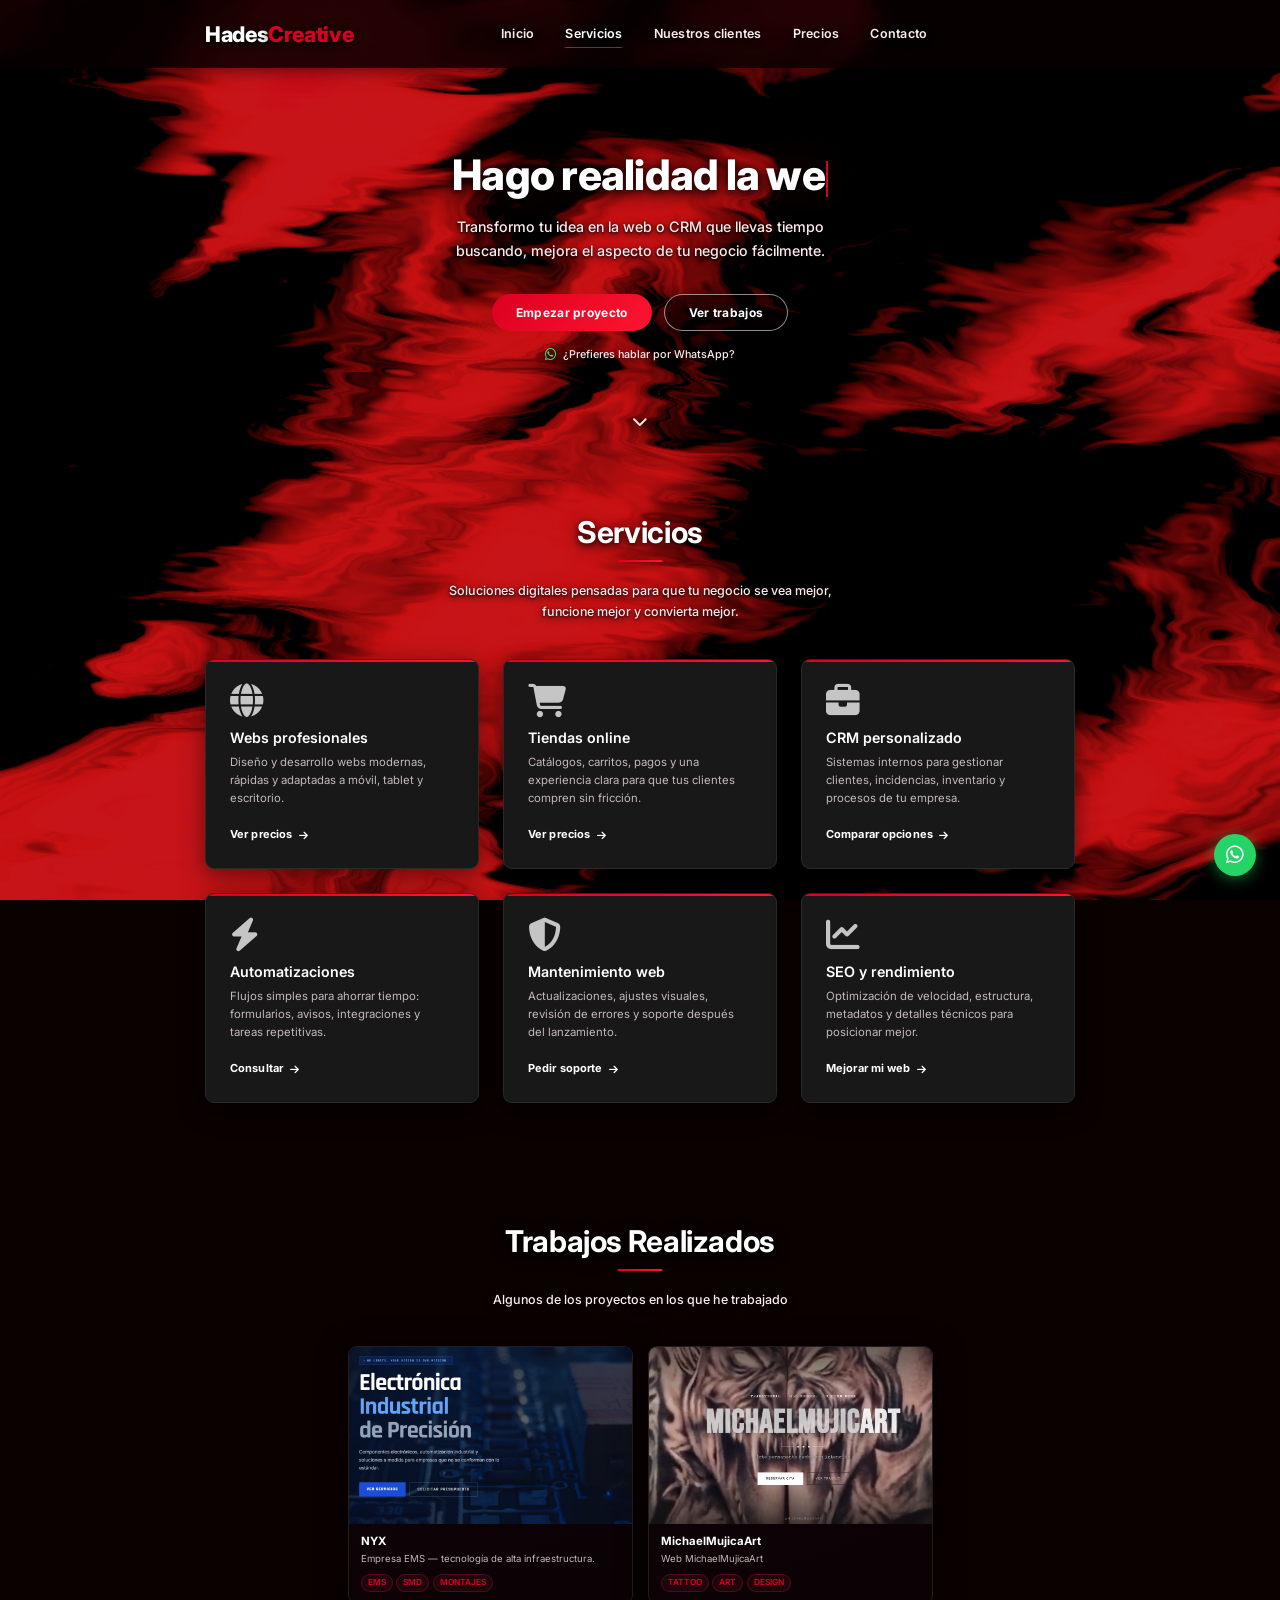
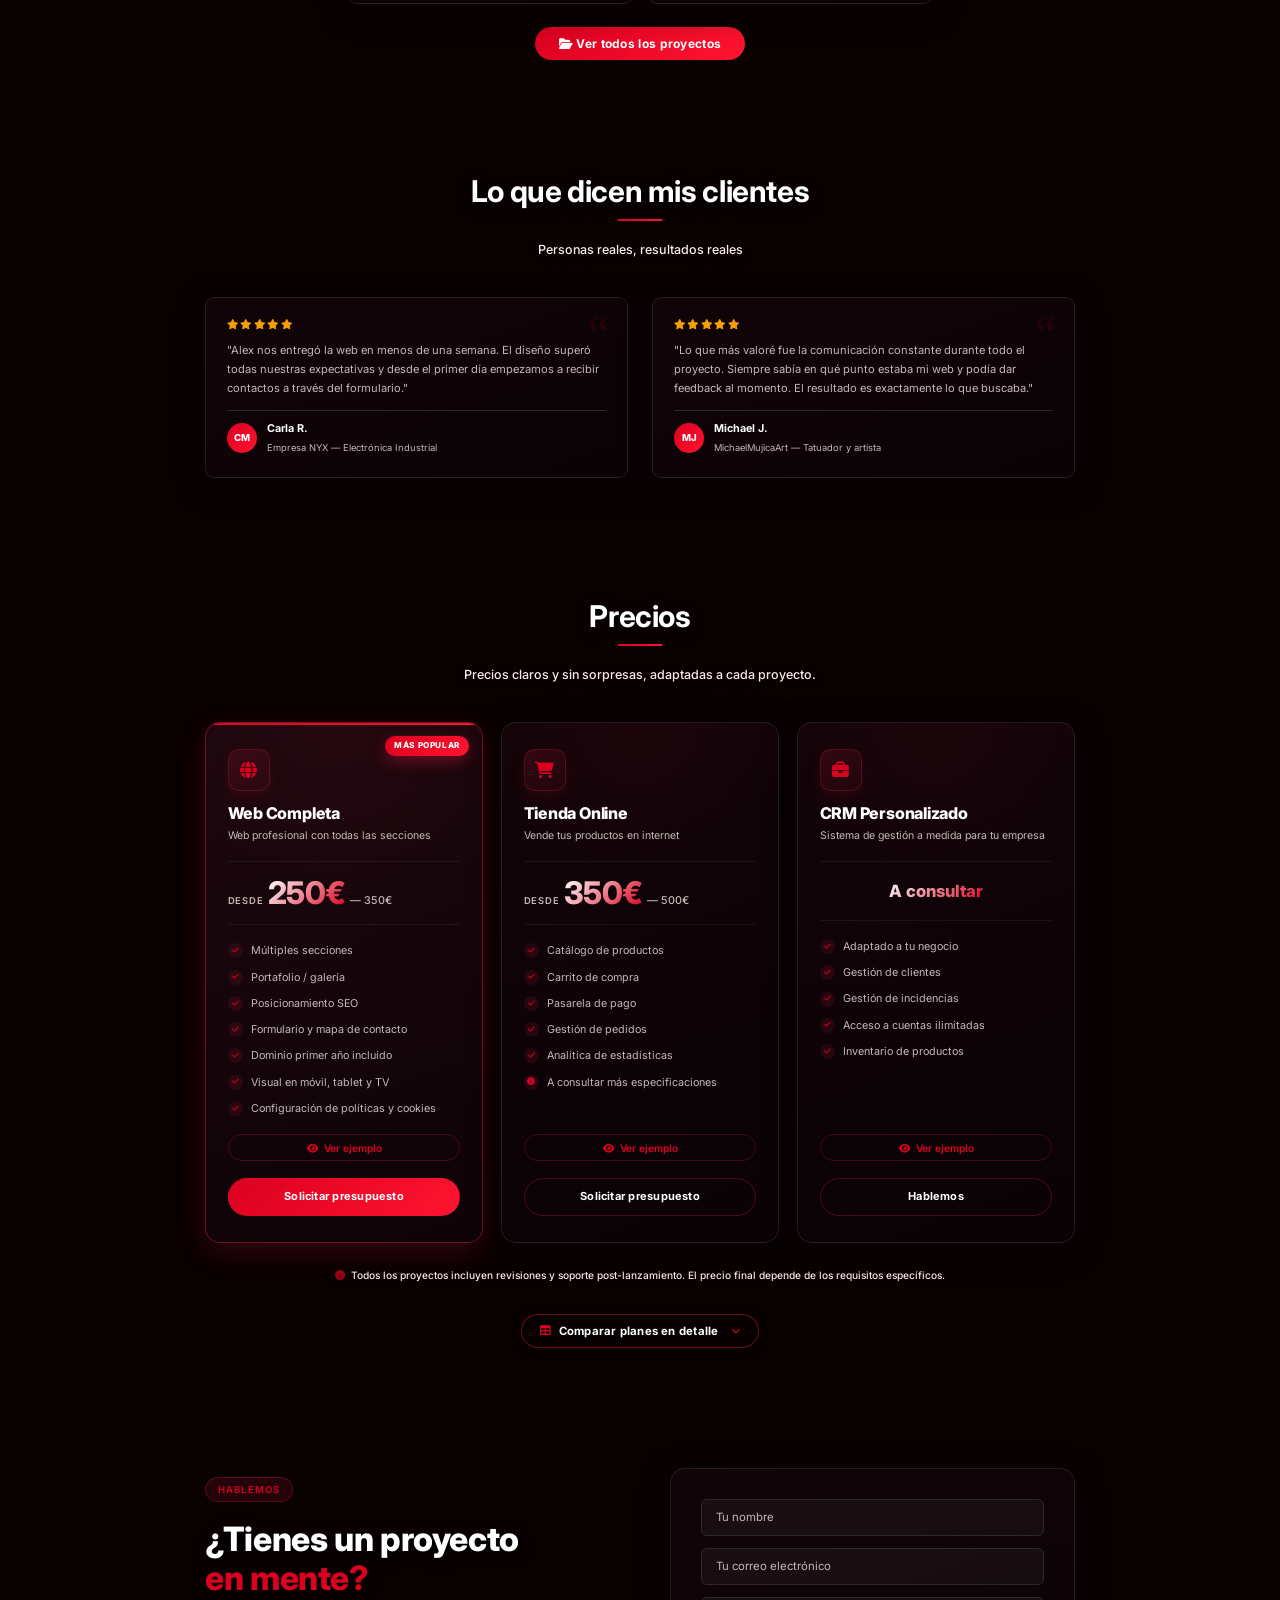
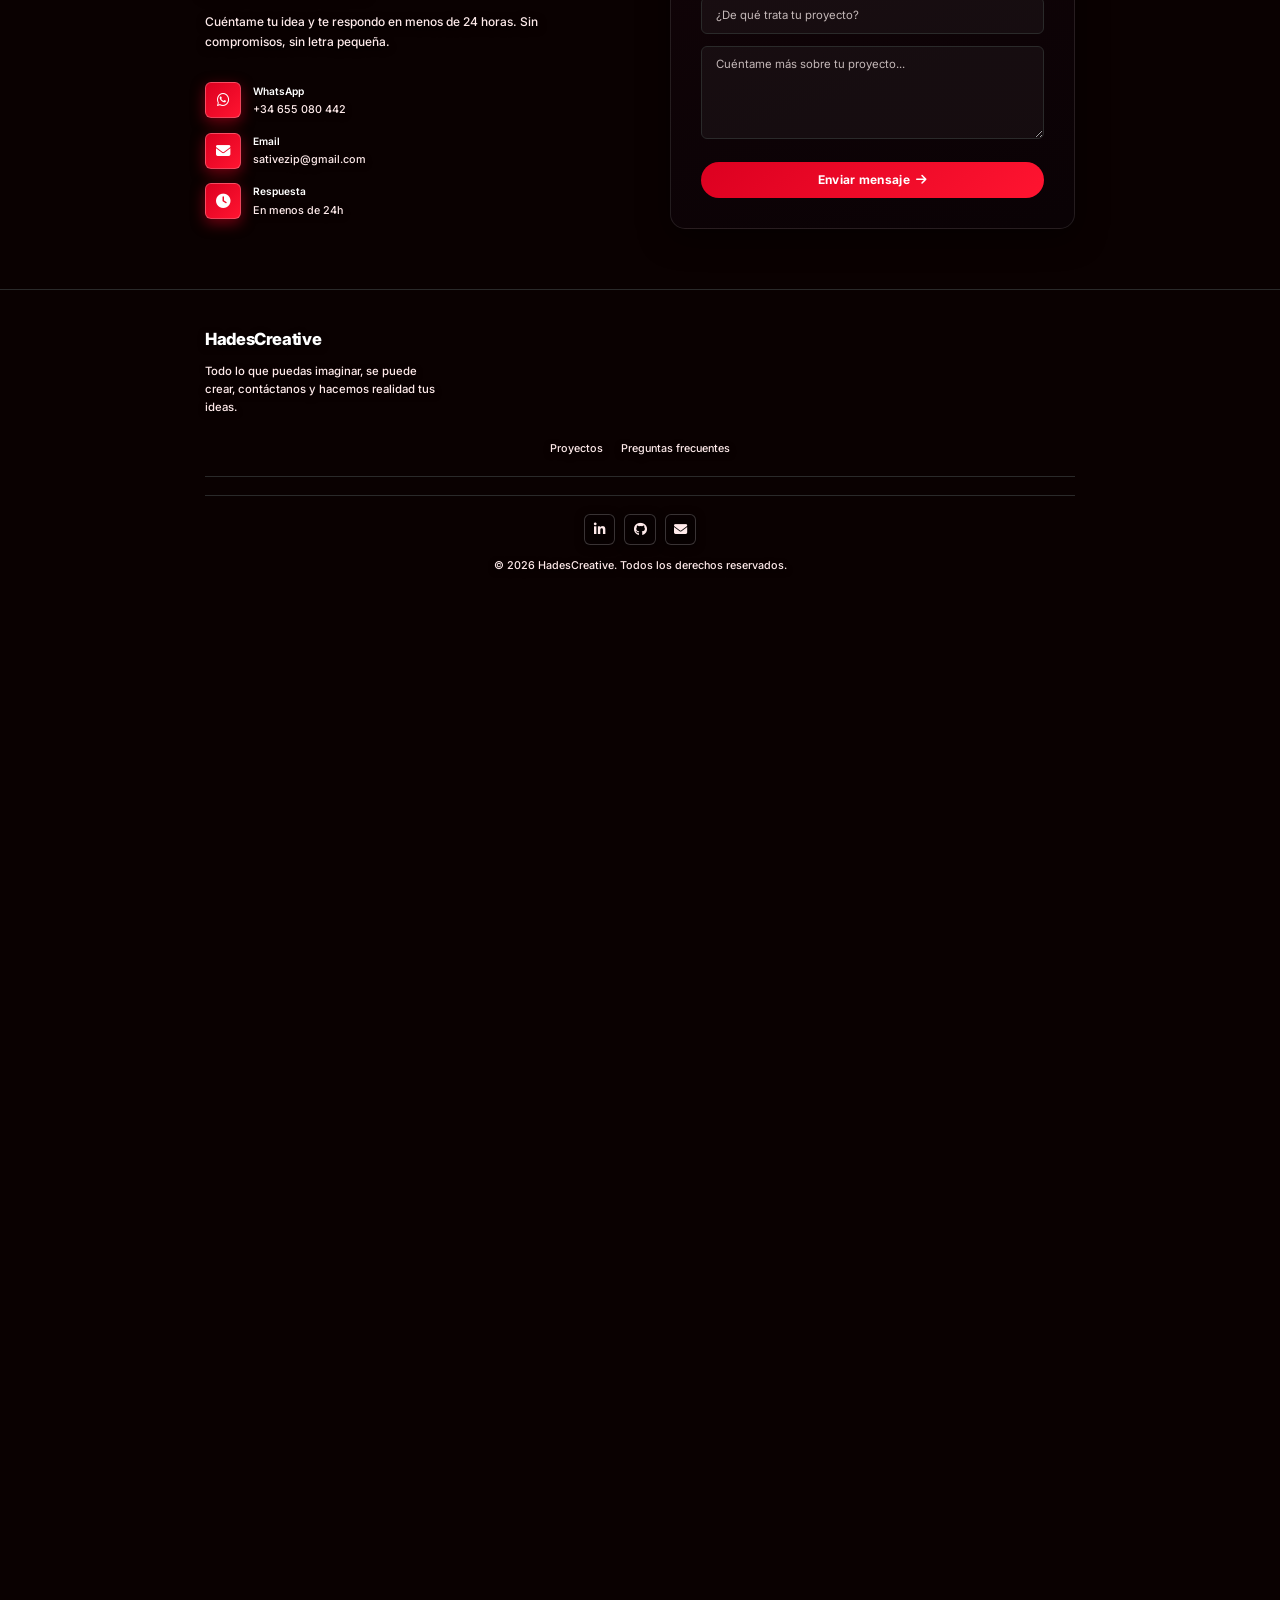
==== commit a8950cdc: "refactor: limpieza profunda — eliminar sistema admin/storage antiguo y CSS huérfano - Eliminados mód" ====
--- a/index.html
+++ b/index.html
@@ -55,7 +55,6 @@
     <link rel="stylesheet" href="css/navbar.css">
     <link rel="stylesheet" href="css/hero.css">
     <link rel="stylesheet" href="css/sections.css">
-    <link rel="stylesheet" href="css/admin.css">
 
     <!-- Schema.org Structured Data -->
     <script type="application/ld+json">
@@ -683,17 +682,11 @@
         })();
     </script>
 
-    <!-- Scripts modulares -->
+    <!-- Scripts -->
     <script src="js/smoke-background.js"></script>
     <script src="js/effects.js"></script>
     <script src="js/ux.js"></script>
-    <script src="js/config.js"></script>
-    <script src="js/storage.js"></script>
-    <script src="js/data.js"></script>
-    <script src="js/renderer.js"></script>
-    <script src="js/admin.js"></script>
     <script src="js/ui.js"></script>
-    <script src="js/app.js"></script>
 </body>
 
 </html>
--- a/css/navbar.css
+++ b/css/navbar.css
@@ -102,128 +102,6 @@
     background-color: var(--primary-color);
 }
 
-/* Navbar Dropdown */
-.nav-dropdown {
-    position: relative;
-}
-
-.nav-dropdown-toggle {
-    background: none;
-    border: none;
-    border-bottom: 2px solid transparent;
-    font-family: inherit;
-    font-size: 1.05rem;
-    font-weight: 600;
-    color: #ffeaea;
-    letter-spacing: 0.3px;
-    cursor: pointer;
-    display: flex;
-    align-items: center;
-    gap: 0.35rem;
-    padding: 0.5rem 0;
-    transition: all 0.3s ease;
-    line-height: 1;
-    text-shadow: 0 2px 12px rgba(0, 0, 0, 0.95), 0 1px 4px rgba(0, 0, 0, 1);
-}
-
-.nav-dropdown:hover .nav-dropdown-toggle,
-.nav-dropdown.open .nav-dropdown-toggle {
-    color: #ffffff;
-    border-bottom-color: var(--primary-color);
-}
-
-.nav-dd-icon {
-    font-size: 0.65rem;
-    transition: transform 0.25s ease;
-}
-
-.nav-dropdown:hover .nav-dd-icon,
-.nav-dropdown.open .nav-dd-icon {
-    transform: rotate(180deg);
-}
-
-.nav-dropdown-menu {
-    position: absolute;
-    top: calc(100% + 12px);
-    left: 50%;
-    transform: translateX(-50%);
-    min-width: 240px;
-    background: rgba(12,2,4,0.96);
-    border: 1px solid rgba(225,29,72,0.18);
-    border-radius: var(--radius-lg);
-    backdrop-filter: blur(16px);
-    box-shadow: 0 16px 40px rgba(0,0,0,0.6);
-    list-style: none;
-    padding: 0.4rem 0;
-    opacity: 0;
-    visibility: hidden;
-    transform: translateX(-50%) translateY(-6px);
-    transition: opacity 0.22s ease, transform 0.22s ease, visibility 0.22s;
-    z-index: 1000;
-}
-
-.nav-dropdown:hover .nav-dropdown-menu,
-.nav-dropdown.open .nav-dropdown-menu {
-    opacity: 1;
-    visibility: visible;
-    transform: translateX(-50%) translateY(0);
-}
-
-.nav-dropdown-menu li a {
-    display: flex;
-    align-items: center;
-    gap: 0.85rem;
-    padding: 0.65rem 1.1rem;
-    text-decoration: none;
-    transition: background 0.2s;
-    border-bottom: 1px solid rgba(255,255,255,0.05);
-}
-
-.nav-dropdown-menu li:last-child a {
-    border-bottom: none;
-}
-
-.nav-dropdown-menu li a:hover {
-    background: rgba(225,29,72,0.09);
-}
-
-.nav-dropdown-menu li a i {
-    font-size: 0.95rem;
-    color: var(--primary-color);
-    width: 18px;
-    text-align: center;
-    flex-shrink: 0;
-}
-
-.nav-dropdown-menu li a strong {
-    display: block;
-    font-size: 0.83rem;
-    font-weight: 600;
-    color: var(--text-bright);
-}
-
-.nav-dropdown-menu li a small {
-    display: block;
-    font-size: 0.72rem;
-    color: var(--text-color);
-    margin-top: 1px;
-}
-
-/* Flecha decorativa arriba del panel */
-.nav-dropdown-menu::before {
-    content: '';
-    position: absolute;
-    top: -6px;
-    left: 50%;
-    transform: translateX(-50%);
-    width: 10px;
-    height: 10px;
-    background: rgba(12,2,4,0.96);
-    border-left: 1px solid rgba(225,29,72,0.18);
-    border-top: 1px solid rgba(225,29,72,0.18);
-    rotate: 45deg;
-}
-
 /* Responsive Navbar */
 @media (max-width: 768px) {
     .nav-menu {
@@ -294,42 +172,4 @@
         color: var(--text-bright);
     }
 
-    /* Dropdown en móvil — inline */
-    .nav-dropdown-toggle {
-        width: 100%;
-        justify-content: space-between;
-        padding: 0.85rem 1.5rem;
-    }
-
-    .nav-dropdown-menu {
-        position: static;
-        transform: none;
-        left: auto;
-        min-width: 100%;
-        border-radius: 0;
-        border: none;
-        border-top: 1px solid rgba(225,29,72,0.1);
-        box-shadow: none;
-        backdrop-filter: none;
-        background: rgba(0,0,0,0.7);
-        padding: 0;
-        max-height: 0;
-        overflow: hidden;
-        opacity: 1;
-        visibility: visible;
-        transition: max-height 0.3s ease;
-    }
-
-    .nav-dropdown-menu::before {
-        display: none;
-    }
-
-    .nav-dropdown.open .nav-dropdown-menu {
-        max-height: 300px;
-        transform: none;
-    }
-
-    .nav-dropdown-menu li a {
-        padding: 0.7rem 2rem;
-    }
 }
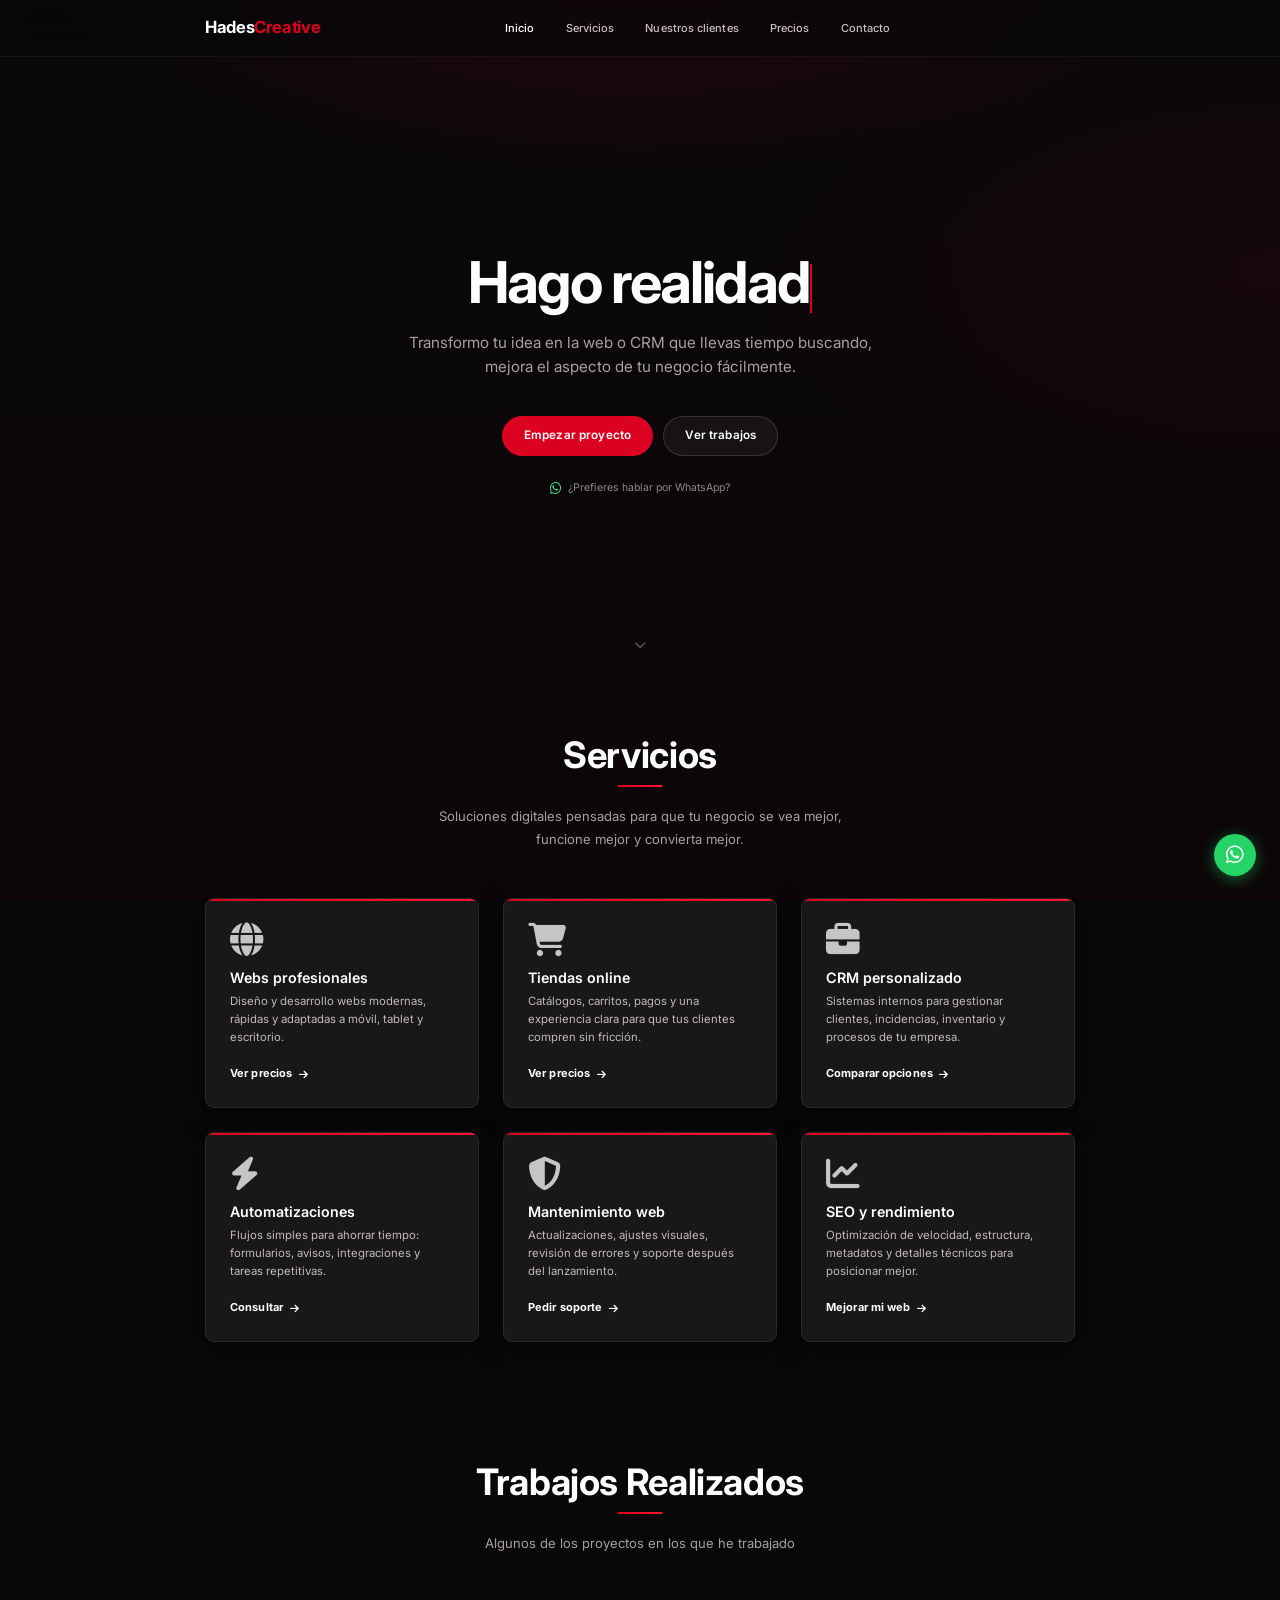
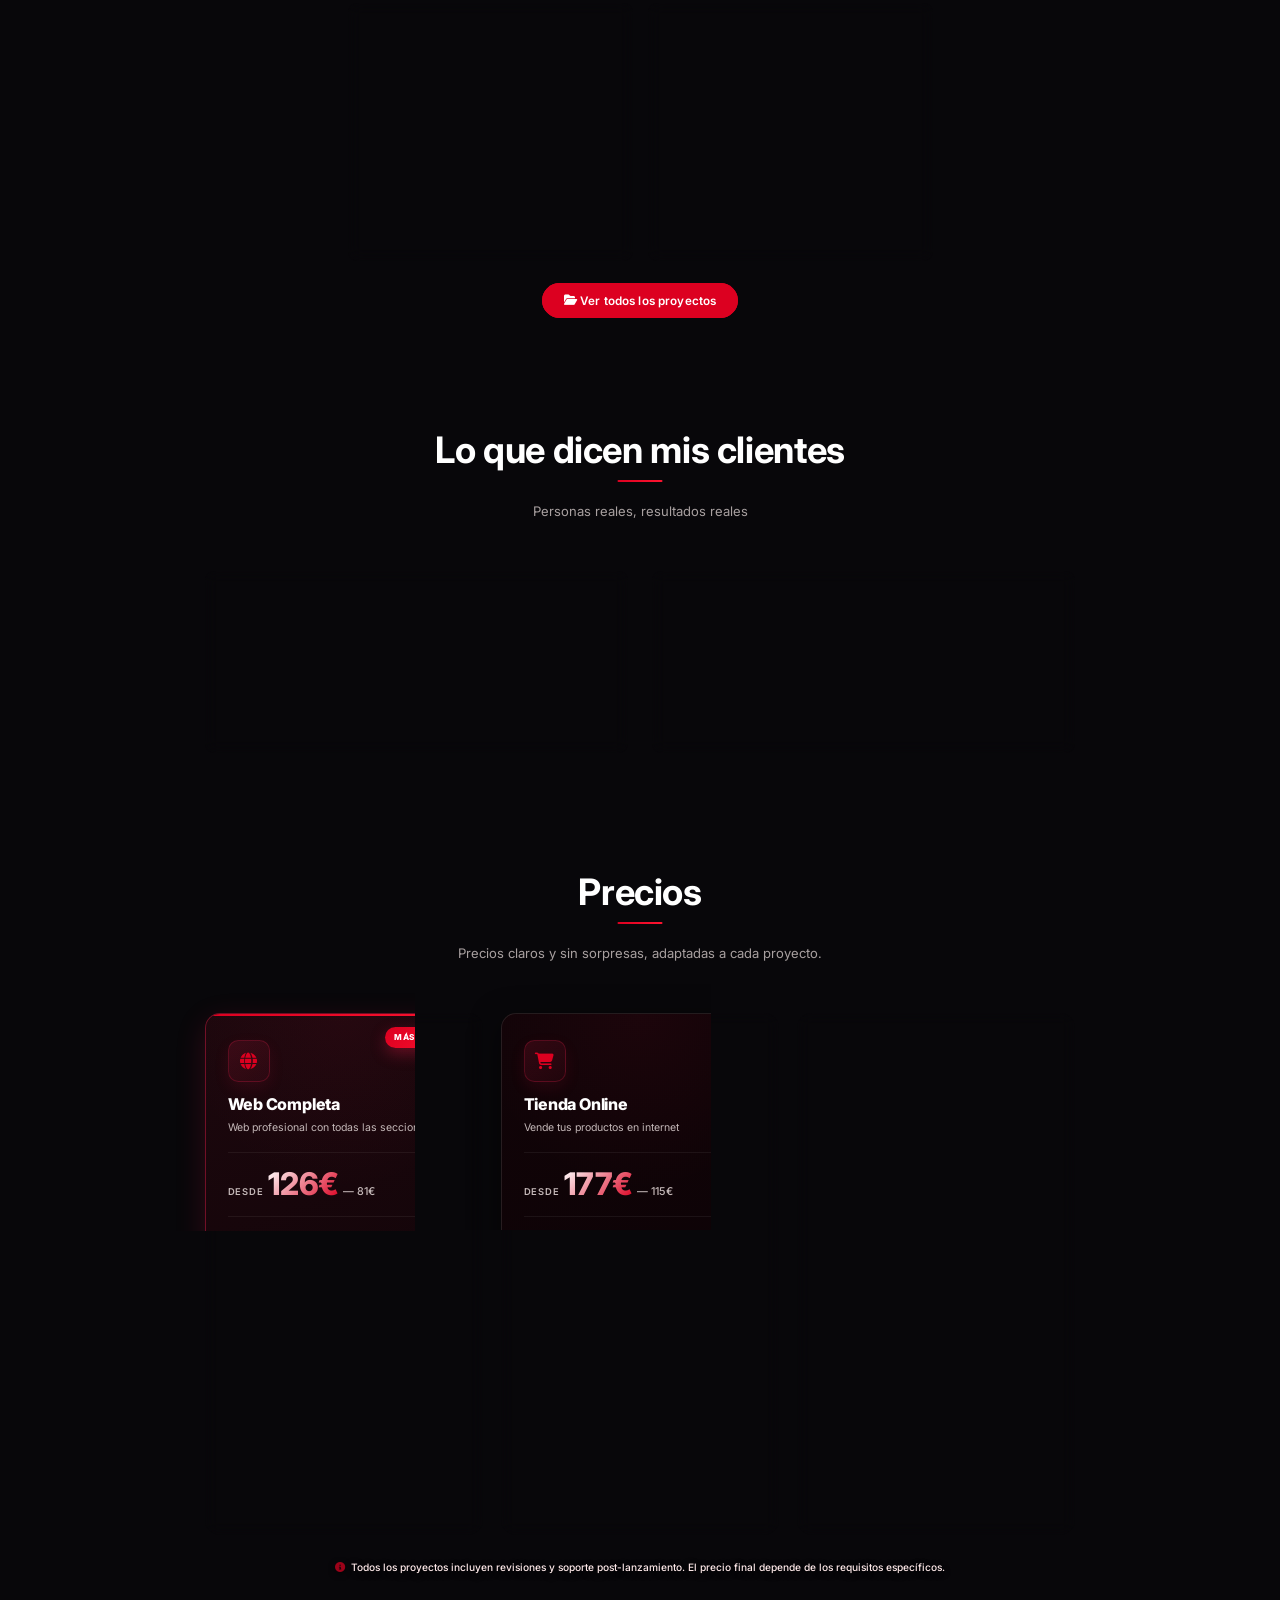
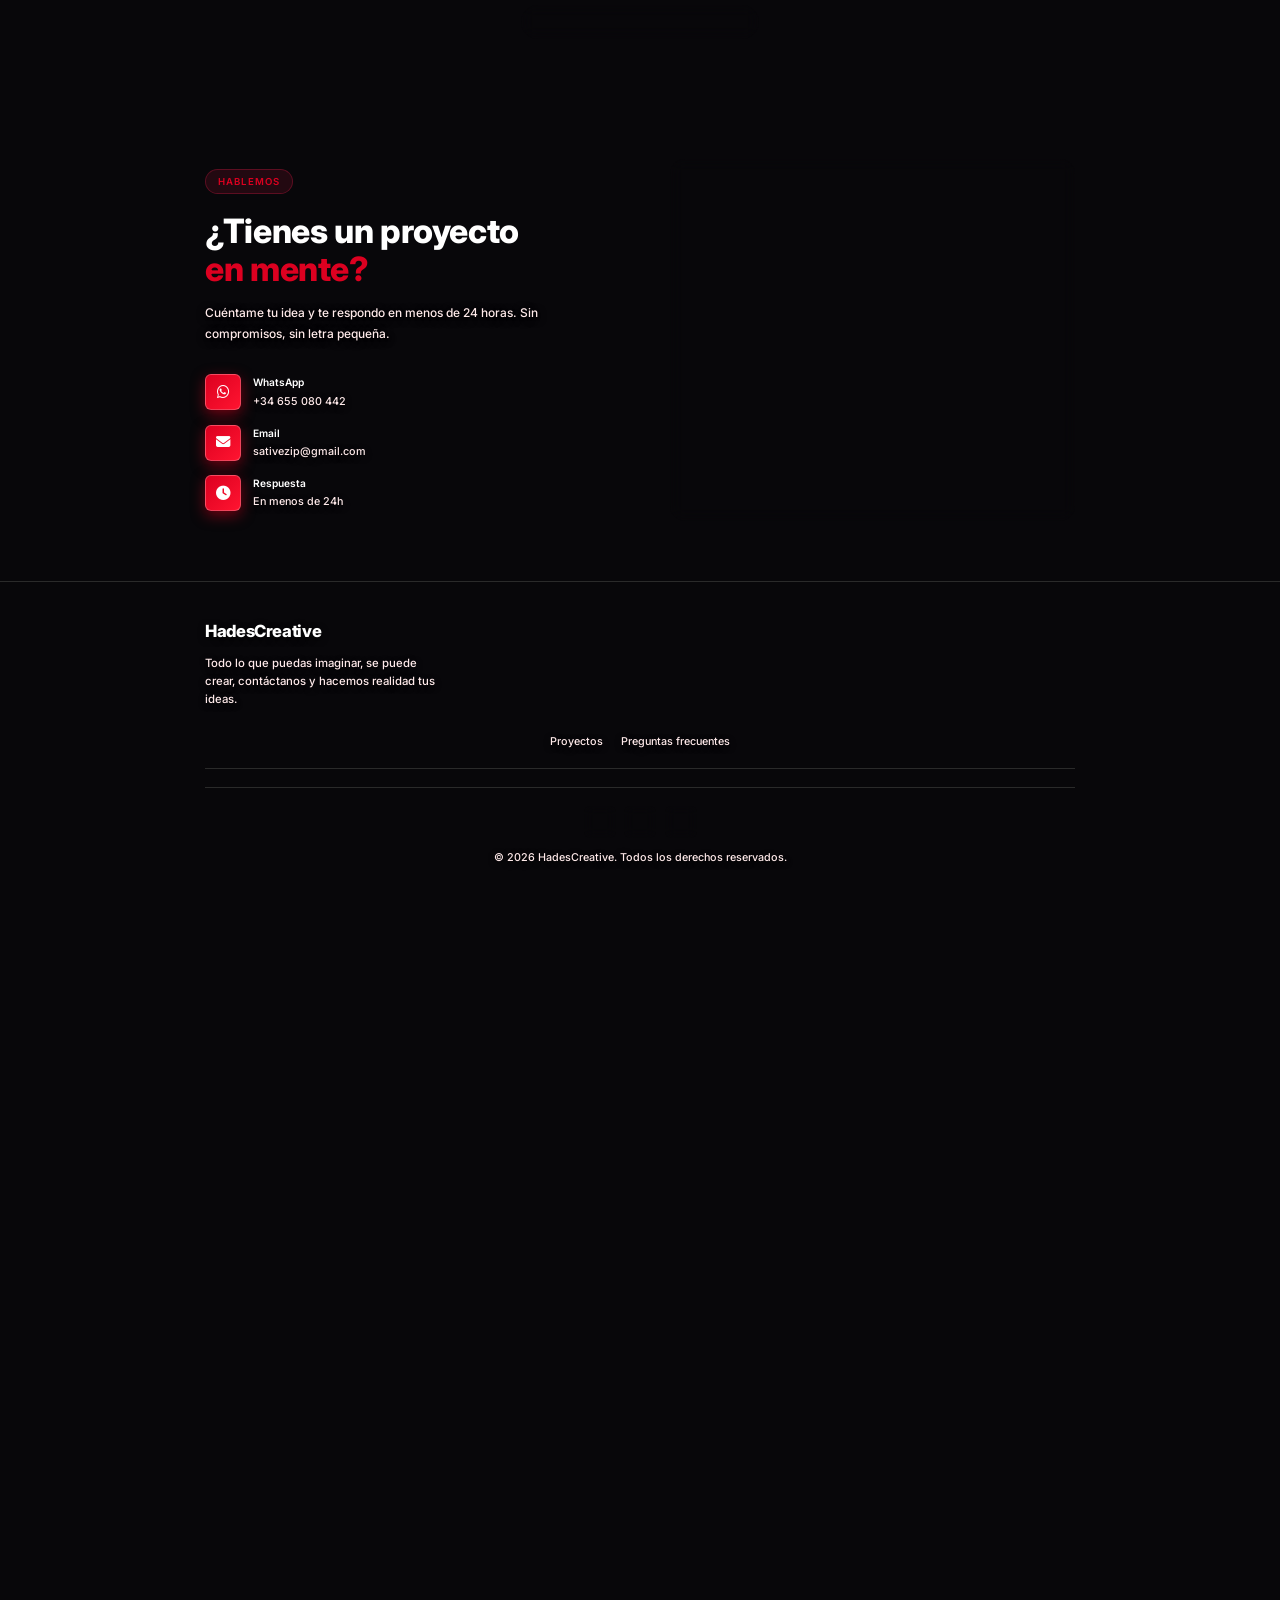
==== commit 96bd4b98: "feat: Fase 1 rediseño editorial — fondo gradient sutil + hero estilo Stripe/Apple - Eliminado shader" ====
--- a/index.html
+++ b/index.html
@@ -85,9 +85,6 @@
 
 <body>
 
-    <!-- Fondo animado de humo WebGL -->
-    <canvas id="smoke-bg"></canvas>
-
     <!-- Barra de progreso de scroll -->
     <div id="scroll-progress"></div>
 
@@ -683,7 +680,6 @@
     </script>
 
     <!-- Scripts -->
-    <script src="js/smoke-background.js"></script>
     <script src="js/effects.js"></script>
     <script src="js/ux.js"></script>
     <script src="js/ui.js"></script>
--- a/css/global.css
+++ b/css/global.css
@@ -41,7 +41,7 @@
 
 html {
     scroll-behavior: smooth;
-    background: #0a0101;
+    background: #08070a;
 }
 
 @media (max-width: 480px) {
@@ -65,7 +65,11 @@
 body {
     font-family: 'Inter', 'Segoe UI', sans-serif;
     color: var(--text-color);
-    background: transparent;
+    background:
+        radial-gradient(ellipse 80% 50% at 50% -10%, rgba(220, 0, 32, 0.18), transparent 60%),
+        radial-gradient(ellipse 60% 40% at 100% 30%, rgba(220, 0, 32, 0.06), transparent 70%),
+        linear-gradient(180deg, #08070a 0%, #0c0608 100%);
+    background-attachment: fixed;
     min-height: 100vh;
     line-height: 1.6;
     padding-top: 80px;
@@ -85,53 +89,6 @@
     100% {
         background-position: 0% 50%;
         filter: brightness(0.85);
-    }
-}
-
-#smoke-bg {
-    position: fixed;
-    top: 0;
-    left: 0;
-    width: 100vw;
-    height: 100vh;
-    z-index: 1;
-    pointer-events: none;
-    opacity: 1;
-    display: block;
-}
-
-/* Overlay oscuro sutil sobre el humo para mejorar legibilidad del contenido */
-body::before {
-    content: '';
-    position: fixed;
-    inset: 0;
-    background: rgba(0, 0, 0, 0.22);
-    z-index: 2;
-    pointer-events: none;
-}
-
-/* Compensar el zoom del html para que el canvas cubra el viewport real */
-@media (max-width: 480px) {
-    #smoke-bg {
-        zoom: 1.2195;
-        width: 100vw;
-        height: 100vh;
-    }
-}
-
-@media (min-width: 481px) and (max-width: 768px) {
-    #smoke-bg {
-        zoom: 1.1363;
-        width: 100vw;
-        height: 100vh;
-    }
-}
-
-@media (min-width: 1024px) {
-    #smoke-bg {
-        zoom: 1.333333;
-        width: 100vw;
-        height: 100vh;
     }
 }
 
@@ -161,16 +118,19 @@
 }
 
 .btn-primary {
-    background: linear-gradient(135deg, var(--primary-color), var(--secondary-color));
-    color: white;
-    padding: 12px 32px;
-    font-size: 1rem;
+    background: var(--primary-color);
+    color: white;
+    padding: 13px 28px;
+    font-size: 0.98rem;
+    font-weight: 600;
+    letter-spacing: 0.2px;
+    border: 1px solid var(--primary-color);
 }
 
 .btn-primary:hover {
-    transform: translateY(-2px);
-    box-shadow: 0 10px 30px rgba(225, 29, 72, 0.45);
-    filter: brightness(1.1);
+    transform: translateY(-1px);
+    box-shadow: 0 10px 24px rgba(220, 0, 32, 0.35);
+    background: #f3082c;
 }
 
 .btn-secondary {
--- a/css/navbar.css
+++ b/css/navbar.css
@@ -3,17 +3,18 @@
  */
 
 .navbar {
-    background: rgba(8, 1, 2, 0.85);
-    backdrop-filter: blur(14px);
+    background: rgba(8, 7, 10, 0.72);
+    backdrop-filter: blur(20px);
+    -webkit-backdrop-filter: blur(20px);
     color: white;
-    padding: 1.4rem 0;
+    padding: 1.2rem 0;
     position: fixed;
     top: 0;
     left: 0;
     right: 0;
     width: 100%;
     z-index: 100;
-    box-shadow: 0 4px 20px rgba(0, 0, 0, 0.5);
+    border-bottom: 1px solid rgba(255, 255, 255, 0.05);
 }
 
 .navbar .container {
@@ -23,12 +24,11 @@
 }
 
 .nav-logo {
-    font-size: 1.8rem;
-    font-weight: 800;
+    font-size: 1.4rem;
+    font-weight: 700;
     white-space: nowrap;
     color: white;
     letter-spacing: -0.5px;
-    text-shadow: 0 2px 14px rgba(0, 0, 0, 0.95), 0 1px 4px rgba(0, 0, 0, 1);
 }
 
 .nav-logo span {
@@ -42,20 +42,17 @@
 }
 
 .nav-link {
-    color: #ffeaea;
+    color: #c8c0c0;
     text-decoration: none;
-    font-weight: 600;
-    font-size: 1.05rem;
+    font-weight: 500;
+    font-size: 0.92rem;
     padding: 0.5rem 0;
-    border-bottom: 2px solid transparent;
-    transition: all 0.3s ease;
-    letter-spacing: 0.3px;
-    text-shadow: 0 2px 12px rgba(0, 0, 0, 0.95), 0 1px 4px rgba(0, 0, 0, 1);
+    transition: color 0.2s ease;
+    letter-spacing: 0.1px;
 }
 
 .nav-link:hover {
     color: #ffffff;
-    border-bottom-color: var(--primary-color);
 }
 
 .nav-cta {
--- a/css/hero.css
+++ b/css/hero.css
@@ -5,9 +5,9 @@
 .hero {
     background: transparent;
     color: white;
-    padding: 120px 20px;
+    padding: 160px 24px 140px;
     text-align: center;
-    min-height: 520px;
+    min-height: calc(100vh - 80px);
     display: flex;
     align-items: center;
     justify-content: center;
@@ -28,19 +28,17 @@
 .disponible-badge {
     display: inline-flex;
     align-items: center;
-    gap: 0.5rem;
-    background: rgba(8, 30, 18, 0.85);
-    border: 1px solid rgba(74, 222, 128, 0.55);
-    color: #6ef098;
-    padding: 5px 14px;
+    gap: 0.55rem;
+    background: rgba(255, 255, 255, 0.04);
+    border: 1px solid rgba(255, 255, 255, 0.1);
+    color: #c8c0c0;
+    padding: 6px 14px;
     border-radius: var(--radius-full);
-    font-size: 0.8rem;
-    font-weight: 700;
-    margin-bottom: 1rem;
+    font-size: 0.78rem;
+    font-weight: 500;
+    margin-bottom: 2rem;
+    letter-spacing: 0.3px;
     animation: fadeInDown 0.8s ease 0.1s both;
-    box-shadow: 0 4px 16px rgba(0, 0, 0, 0.6);
-    backdrop-filter: blur(8px);
-    text-shadow: 0 1px 4px rgba(0, 0, 0, 0.9);
 }
 
 .disponible-dot {
@@ -88,12 +86,15 @@
 }
 
 .hero-content h1 {
-    font-size: 3.5rem;
-    margin-bottom: 1.2rem;
-    font-weight: 800;
+    font-size: clamp(2.6rem, 6vw, 5.2rem);
+    margin-bottom: 1.5rem;
+    font-weight: 700;
     color: #ffffff;
-    letter-spacing: -1px;
-    text-shadow: 0 4px 30px rgba(0, 0, 0, 0.8), 0 2px 12px rgba(0, 0, 0, 0.9), 0 0 50px rgba(225, 29, 72, 0.35);
+    letter-spacing: -2.5px;
+    line-height: 1.05;
+    max-width: 920px;
+    margin-left: auto;
+    margin-right: auto;
     animation: fadeInDown 0.8s ease;
 }
 
@@ -102,19 +103,18 @@
 }
 
 .hero-content p {
-    font-size: 1.2rem;
-    color: #ffeaea;
-    font-weight: 500;
+    font-size: clamp(1.05rem, 1.6vw, 1.3rem);
+    color: #a8a0a0;
+    font-weight: 400;
     animation: fadeInUp 0.8s ease 0.2s both;
-    max-width: 580px;
-    margin: 0 auto 2.5rem;
-    line-height: 1.7;
-    text-shadow: 0 2px 12px rgba(0, 0, 0, 0.95), 0 1px 4px rgba(0, 0, 0, 1);
+    max-width: 640px;
+    margin: 0 auto 3rem;
+    line-height: 1.6;
 }
 
 .hero-buttons {
     display: flex;
-    gap: 1rem;
+    gap: 0.85rem;
     justify-content: center;
     flex-wrap: wrap;
     animation: fadeInUp 0.8s ease 0.4s both;
@@ -127,26 +127,22 @@
 }
 
 .btn-outline {
-    background: rgba(8, 1, 2, 0.55);
+    background: rgba(255, 255, 255, 0.05);
     color: #ffffff;
-    border: 2px solid rgba(255, 255, 255, 0.55);
-    padding: 11px 32px;
+    border: 1px solid rgba(255, 255, 255, 0.14);
+    padding: 13px 28px;
     border-radius: var(--radius-full);
-    font-weight: 700;
+    font-weight: 600;
     cursor: pointer;
     transition: var(--transition-base);
     font-family: inherit;
-    font-size: 1rem;
-    backdrop-filter: blur(8px);
-    text-shadow: 0 2px 8px rgba(0, 0, 0, 0.9);
-    box-shadow: 0 4px 16px rgba(0, 0, 0, 0.5);
-    letter-spacing: 0.4px;
+    font-size: 0.98rem;
+    letter-spacing: 0.2px;
 }
 
 .btn-outline:hover {
-    border-color: var(--primary-color);
-    color: var(--primary-color);
-    background: rgba(225, 29, 72, 0.08);
+    border-color: rgba(255, 255, 255, 0.3);
+    background: rgba(255, 255, 255, 0.08);
 }
 
 @keyframes fadeInDown {
@@ -268,14 +264,17 @@
     display: inline-flex;
     align-items: center;
     gap: 0.5rem;
-    margin-top: 1.2rem;
-    color: #ffeaea;
-    font-weight: 500;
+    margin-top: 2rem;
+    color: #908888;
+    font-weight: 400;
     text-decoration: none;
-    font-size: 0.9rem;
-    transition: var(--transition-base);
+    font-size: 0.88rem;
+    transition: color 0.3s ease;
     animation: fadeInUp 0.8s ease 0.6s both;
-    text-shadow: 0 2px 8px rgba(0, 0, 0, 0.9);
+}
+
+.hero-whatsapp:hover {
+    color: #ffffff;
 }
 
 .hero-whatsapp i {
@@ -298,12 +297,15 @@
     display: flex;
     align-items: center;
     justify-content: center;
-    color: #ffeaea;
-    font-size: 1.3rem;
+    color: #5a5050;
+    font-size: 1rem;
     text-decoration: none;
     animation: scrollBounce 1.8s ease-in-out infinite;
     transition: color 0.3s;
-    filter: drop-shadow(0 2px 8px rgba(0, 0, 0, 0.95));
+}
+
+.scroll-indicator a:hover {
+    color: #a8a0a0;
 }
 
 .scroll-indicator a:hover {
--- a/css/sections.css
+++ b/css/sections.css
@@ -7,13 +7,15 @@
 }
 
 section h2 {
-    font-size: 2.5rem;
+    font-size: clamp(2rem, 3.8vw, 3.2rem);
     text-align: center;
-    margin-bottom: 3rem;
-    color: var(--text-bright);
+    margin-bottom: 3.5rem;
+    color: #ffffff;
     position: relative;
     padding-bottom: 1rem;
-    text-shadow: 0 4px 20px rgba(0, 0, 0, 0.7), 0 2px 8px rgba(0, 0, 0, 0.8);
+    font-weight: 700;
+    letter-spacing: -1.5px;
+    line-height: 1.1;
     font-weight: 700;
     letter-spacing: -0.5px;
 }
@@ -32,12 +34,15 @@
 
 .section-subtitle {
     text-align: center;
-    color: #ffeaea;
-    font-size: 1.05rem;
-    font-weight: 500;
-    margin-top: -1.5rem;
-    margin-bottom: 3rem;
-    text-shadow: 0 2px 12px rgba(0, 0, 0, 0.95), 0 1px 4px rgba(0, 0, 0, 1);
+    color: #a8a0a0;
+    font-size: 1.1rem;
+    font-weight: 400;
+    margin-top: -2rem;
+    margin-bottom: 4rem;
+    max-width: 560px;
+    margin-left: auto;
+    margin-right: auto;
+    line-height: 1.6;
     max-width: 560px;
     margin-left: auto;
     margin-right: auto;
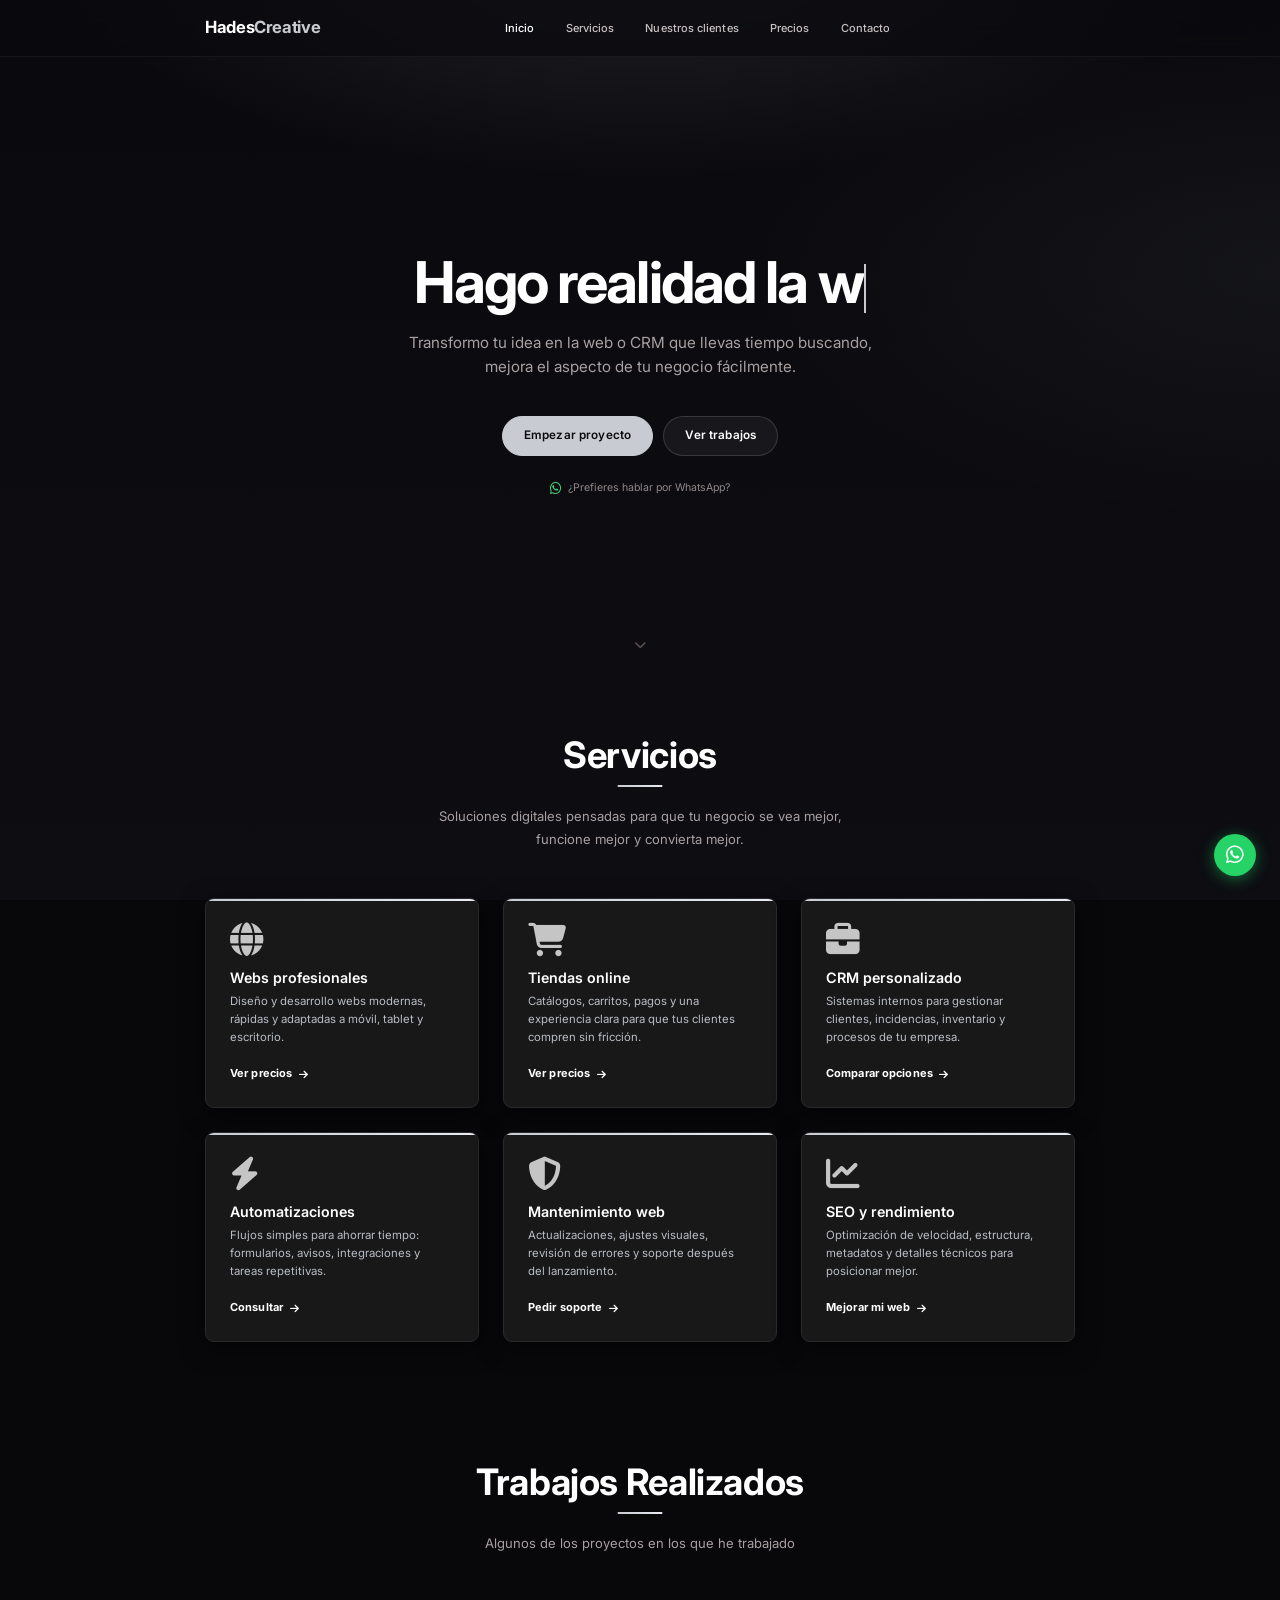
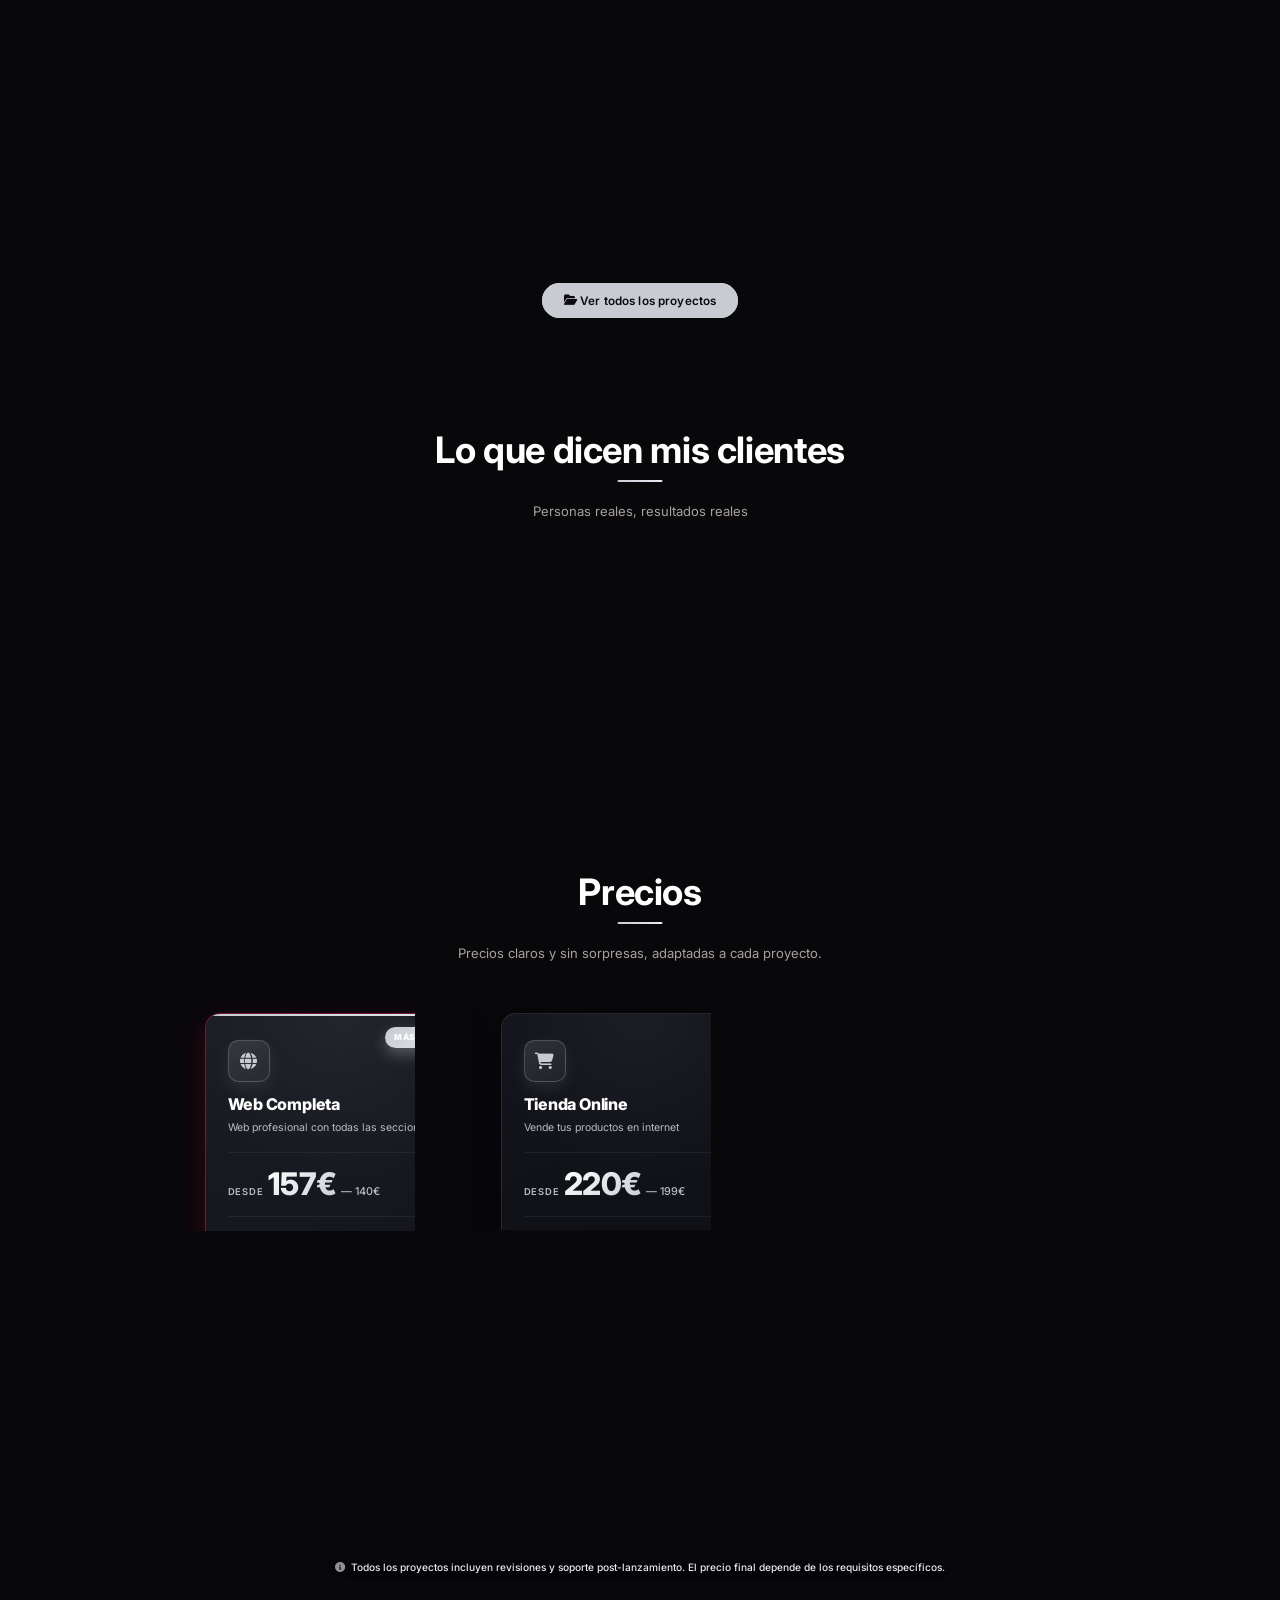
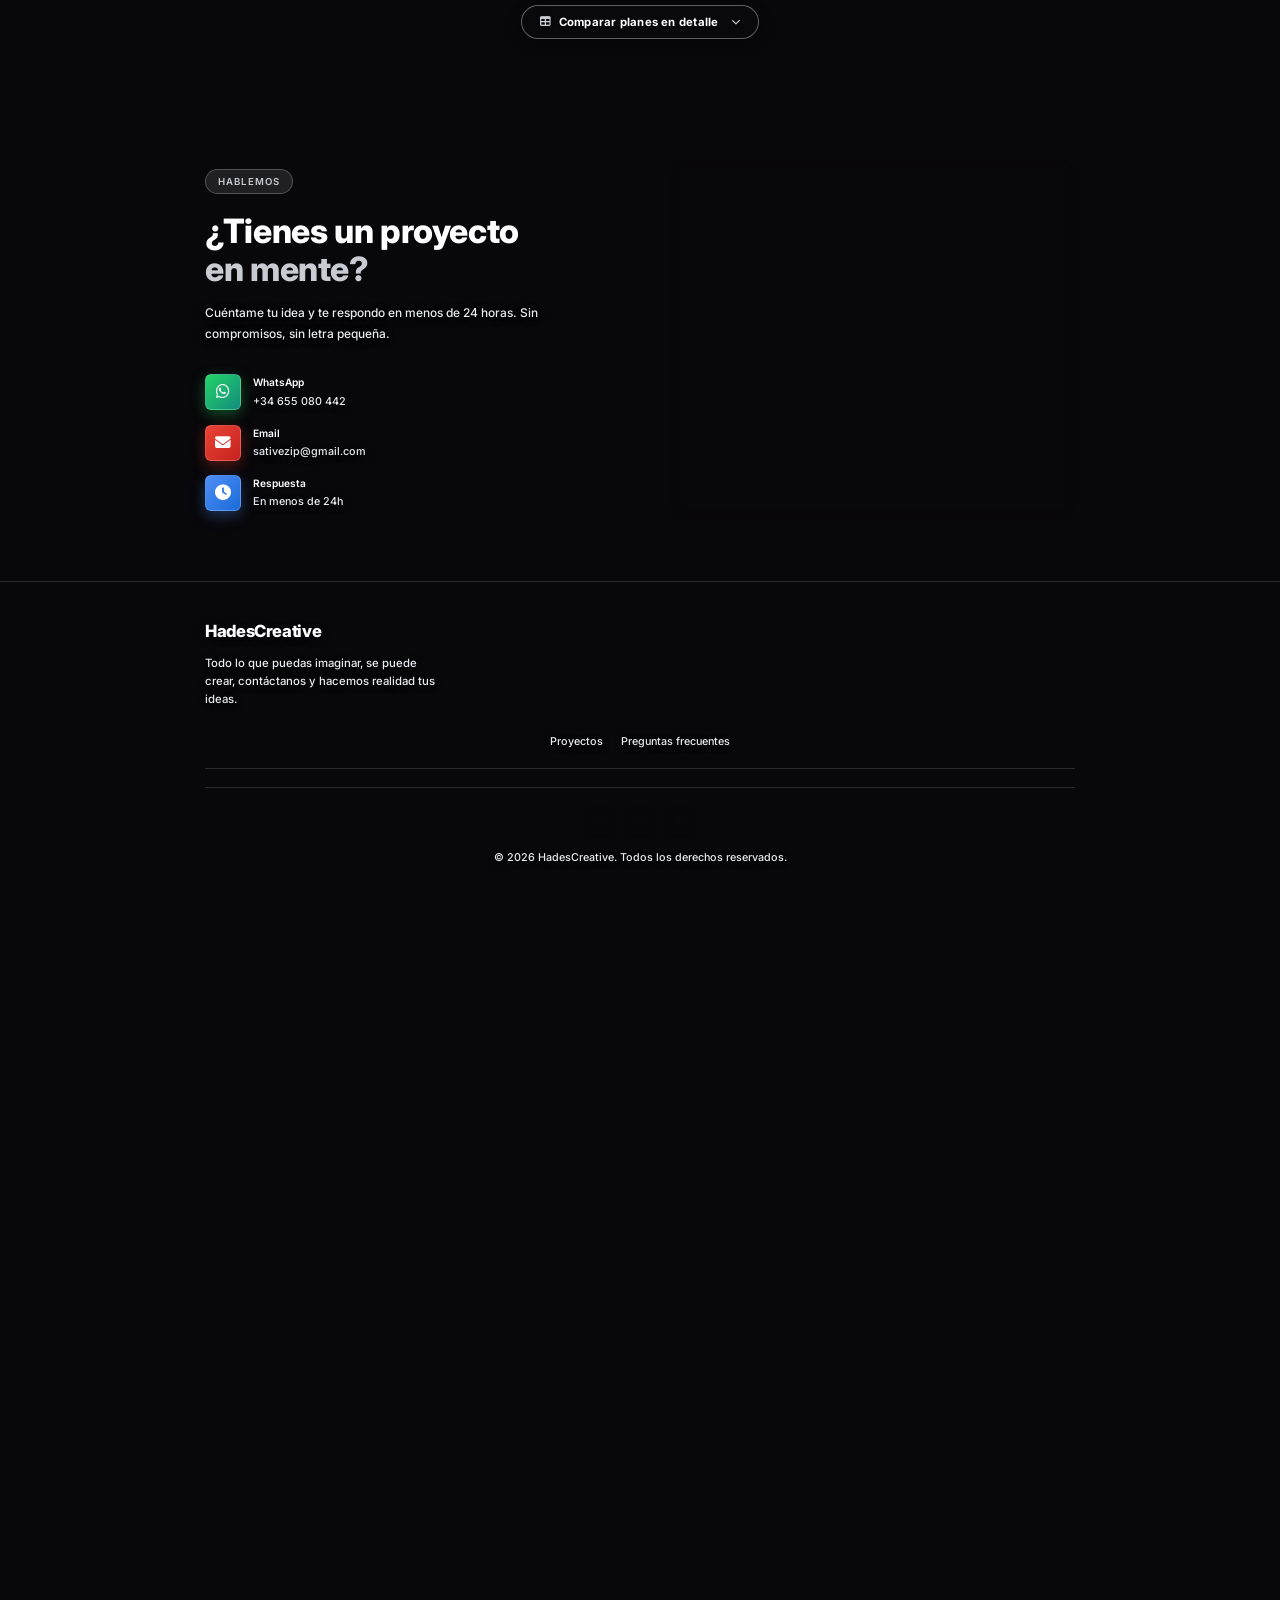
==== commit 5a691db8: "feat: iconos de contacto con colores oficiales de marca - WhatsApp: gradiente verde #25D366 - Gmail:" ====
--- a/index.html
+++ b/index.html
@@ -447,21 +447,21 @@
 
                     <div class="contacto-items">
                         <div class="contacto-item">
-                            <div class="contacto-item-icon"><i class="fab fa-whatsapp"></i></div>
+                            <div class="contacto-item-icon icon-whatsapp"><i class="fab fa-whatsapp"></i></div>
                             <div>
                                 <strong>WhatsApp</strong>
                                 <span>+34 655 080 442</span>
                             </div>
                         </div>
                         <div class="contacto-item">
-                            <div class="contacto-item-icon"><i class="fas fa-envelope"></i></div>
+                            <div class="contacto-item-icon icon-gmail"><i class="fas fa-envelope"></i></div>
                             <div>
                                 <strong>Email</strong>
                                 <span>sativezip@gmail.com</span>
                             </div>
                         </div>
                         <div class="contacto-item">
-                            <div class="contacto-item-icon"><i class="fas fa-clock"></i></div>
+                            <div class="contacto-item-icon icon-clock"><i class="fas fa-clock"></i></div>
                             <div>
                                 <strong>Respuesta</strong>
                                 <span>En menos de 24h</span>
--- a/css/global.css
+++ b/css/global.css
@@ -10,13 +10,13 @@
 }
 
 :root {
-    --primary-color: #dc0020;
-    --secondary-color: #ff1430;
+    --primary-color: #c8ccd2;
+    --secondary-color: #e8ecf2;
     --dark-color: #080808;
     --surface-color: #111111;
     --card-color: #181818;
     --light-color: #222222;
-    --text-color: #c4b8b8;
+    --text-color: #b8bcc4;
     --text-bright: #ffffff;
     --border-color: #2a2a2a;
     --error-color: #ff3b3b;
@@ -66,9 +66,9 @@
     font-family: 'Inter', 'Segoe UI', sans-serif;
     color: var(--text-color);
     background:
-        radial-gradient(ellipse 80% 50% at 50% -10%, rgba(220, 0, 32, 0.18), transparent 60%),
-        radial-gradient(ellipse 60% 40% at 100% 30%, rgba(220, 0, 32, 0.06), transparent 70%),
-        linear-gradient(180deg, #08070a 0%, #0c0608 100%);
+        radial-gradient(ellipse 80% 50% at 50% -10%, rgba(200, 204, 210, 0.14), transparent 60%),
+        radial-gradient(ellipse 60% 40% at 100% 30%, rgba(168, 175, 185, 0.06), transparent 70%),
+        linear-gradient(180deg, #0a0a0e 0%, #0d0d12 100%);
     background-attachment: fixed;
     min-height: 100vh;
     line-height: 1.6;
@@ -119,7 +119,7 @@
 
 .btn-primary {
     background: var(--primary-color);
-    color: white;
+    color: #0a0a0e;
     padding: 13px 28px;
     font-size: 0.98rem;
     font-weight: 600;
@@ -129,8 +129,8 @@
 
 .btn-primary:hover {
     transform: translateY(-1px);
-    box-shadow: 0 10px 24px rgba(220, 0, 32, 0.35);
-    background: #f3082c;
+    box-shadow: 0 10px 24px rgba(200, 204, 210, 0.25);
+    background: var(--secondary-color);
 }
 
 .btn-secondary {
@@ -143,7 +143,7 @@
 .btn-secondary:hover {
     background-color: var(--primary-color);
     color: white;
-    box-shadow: 0 0 20px rgba(225, 29, 72, 0.35);
+    box-shadow: 0 0 20px rgba(200, 204, 210, 0.35);
 }
 
 .btn-danger {
@@ -308,9 +308,9 @@
     width: 44px;
     height: 44px;
     background: rgba(8, 1, 2, 0.85);
-    border: 1px solid rgba(220, 0, 32, 0.5);
+    border: 1px solid rgba(200, 204, 210, 0.5);
     border-radius: var(--radius-md);
-    color: #ffeaea;
+    color: #e8ecf0;
     backdrop-filter: blur(10px);
     font-size: 1rem;
     cursor: pointer;
--- a/css/navbar.css
+++ b/css/navbar.css
@@ -3,7 +3,7 @@
  */
 
 .navbar {
-    background: rgba(8, 7, 10, 0.72);
+    background: rgba(10, 11, 14, 0.72);
     backdrop-filter: blur(20px);
     -webkit-backdrop-filter: blur(20px);
     color: white;
@@ -136,11 +136,11 @@
         left: 0;
         right: 0;
         flex-direction: column;
-        background: rgba(6, 1, 1, 0.98);
+        background: rgba(10, 11, 14, 0.98);
         backdrop-filter: blur(16px);
         padding: 0.5rem 0 1rem;
         gap: 0;
-        border-bottom: 1px solid rgba(225, 29, 72, 0.2);
+        border-bottom: 1px solid rgba(200, 204, 210, 0.2);
         box-shadow: 0 10px 30px rgba(0, 0, 0, 0.6);
     }
 
@@ -165,7 +165,7 @@
     .nav-link.active {
         border-bottom: none;
         border-left-color: var(--primary-color);
-        background: rgba(225, 29, 72, 0.07);
+        background: rgba(200, 204, 210, 0.07);
         color: var(--text-bright);
     }
 
--- a/css/hero.css
+++ b/css/hero.css
@@ -72,9 +72,9 @@
 
 .hero-tag {
     display: inline-block;
-    background: rgba(225, 29, 72, 0.1);
+    background: rgba(200, 204, 210, 0.1);
     color: var(--primary-color);
-    border: 1px solid rgba(225, 29, 72, 0.3);
+    border: 1px solid rgba(200, 204, 210, 0.3);
     padding: 6px 18px;
     border-radius: var(--radius-full);
     font-size: 0.78rem;
--- a/css/sections.css
+++ b/css/sections.css
@@ -93,8 +93,8 @@
 
 .servicio-card:hover {
     transform: translateY(-6px);
-    box-shadow: 0 20px 50px rgba(0, 0, 0, 0.7), 0 0 25px rgba(225, 29, 72, 0.15);
-    border-color: rgba(225, 29, 72, 0.35);
+    box-shadow: 0 20px 50px rgba(0, 0, 0, 0.7), 0 0 25px rgba(200, 204, 210, 0.15);
+    border-color: rgba(200, 204, 210, 0.35);
 }
 
 .servicio-card i {
@@ -173,13 +173,13 @@
 }
 
 .widget:hover {
-    background: rgba(225, 29, 72, 0.04);
+    background: rgba(200, 204, 210, 0.04);
 }
 
 .widget h3 {
     font-size: 2.8rem;
     font-weight: 800;
-    background: linear-gradient(135deg, #ffffff, #e11d48);
+    background: linear-gradient(135deg, #ffffff, #c8ccd2);
     -webkit-background-clip: text;
     -webkit-text-fill-color: transparent;
     background-clip: text;
@@ -220,8 +220,8 @@
 
 .enlace-card:hover {
     transform: translateY(-6px);
-    box-shadow: 0 20px 50px rgba(0, 0, 0, 0.7), 0 0 25px rgba(225, 29, 72, 0.12);
-    border-color: rgba(225, 29, 72, 0.3);
+    box-shadow: 0 20px 50px rgba(0, 0, 0, 0.7), 0 0 25px rgba(200, 204, 210, 0.12);
+    border-color: rgba(200, 204, 210, 0.3);
 }
 
 .enlace-card a {
@@ -270,9 +270,9 @@
 /* Info lado izquierdo */
 .contacto-tag {
     display: inline-block;
-    background: rgba(225, 29, 72, 0.12);
+    background: rgba(200, 204, 210, 0.12);
     color: var(--primary-color);
-    border: 1px solid rgba(225, 29, 72, 0.3);
+    border: 1px solid rgba(200, 204, 210, 0.3);
     padding: 5px 16px;
     border-radius: var(--radius-full);
     font-size: 0.8rem;
@@ -301,7 +301,7 @@
 }
 
 .contacto-info > p {
-    color: #ffeaea;
+    color: #e8ecf0;
     font-weight: 500;
     font-size: 1rem;
     line-height: 1.7;
@@ -324,16 +324,53 @@
 .contacto-item-icon {
     width: 48px;
     height: 48px;
-    background: linear-gradient(135deg, var(--primary-color), var(--secondary-color));
-    border: 1px solid rgba(255, 255, 255, 0.25);
     border-radius: var(--radius-md);
     display: flex;
     align-items: center;
     justify-content: center;
     color: #ffffff;
-    font-size: 1.2rem;
+    font-size: 1.3rem;
     flex-shrink: 0;
-    box-shadow: 0 6px 18px rgba(220, 0, 32, 0.5), 0 2px 6px rgba(0, 0, 0, 0.5);
+    box-shadow: 0 6px 18px rgba(0, 0, 0, 0.45);
+    transition: transform 0.25s ease, box-shadow 0.25s ease;
+}
+
+.contacto-item:hover .contacto-item-icon {
+    transform: translateY(-2px);
+    box-shadow: 0 10px 24px rgba(0, 0, 0, 0.55);
+}
+
+/* WhatsApp: verde oficial */
+.icon-whatsapp {
+    background: linear-gradient(135deg, #25D366, #128C7E);
+    border: 1px solid rgba(255, 255, 255, 0.18);
+    box-shadow: 0 6px 18px rgba(37, 211, 102, 0.35), 0 2px 6px rgba(0, 0, 0, 0.5);
+}
+
+.contacto-item:hover .icon-whatsapp {
+    box-shadow: 0 10px 24px rgba(37, 211, 102, 0.5), 0 2px 6px rgba(0, 0, 0, 0.5);
+}
+
+/* Gmail: rojo oficial */
+.icon-gmail {
+    background: linear-gradient(135deg, #EA4335, #C5221F);
+    border: 1px solid rgba(255, 255, 255, 0.18);
+    box-shadow: 0 6px 18px rgba(234, 67, 53, 0.35), 0 2px 6px rgba(0, 0, 0, 0.5);
+}
+
+.contacto-item:hover .icon-gmail {
+    box-shadow: 0 10px 24px rgba(234, 67, 53, 0.5), 0 2px 6px rgba(0, 0, 0, 0.5);
+}
+
+/* Reloj: azul tipo "respuesta rápida" */
+.icon-clock {
+    background: linear-gradient(135deg, #4F8EF7, #1A6BD8);
+    border: 1px solid rgba(255, 255, 255, 0.18);
+    box-shadow: 0 6px 18px rgba(79, 142, 247, 0.35), 0 2px 6px rgba(0, 0, 0, 0.5);
+}
+
+.contacto-item:hover .icon-clock {
+    box-shadow: 0 10px 24px rgba(79, 142, 247, 0.5), 0 2px 6px rgba(0, 0, 0, 0.5);
 }
 
 .contacto-item strong {
@@ -344,7 +381,7 @@
 }
 
 .contacto-item span {
-    color: #ffeaea;
+    color: #e8ecf0;
     font-weight: 500;
     font-size: 0.9rem;
     text-shadow: 0 2px 8px rgba(0, 0, 0, 0.9);
@@ -352,7 +389,7 @@
 
 /* Formulario lado derecho */
 .contacto-form-wrapper {
-    background: linear-gradient(160deg, rgba(18, 4, 8, 0.97) 0%, rgba(10, 2, 5, 0.98) 100%);
+    background: linear-gradient(160deg, rgba(20, 21, 28, 0.97) 0%, rgba(12, 13, 18, 0.98) 100%);
     border: 1px solid rgba(255, 255, 255, 0.1);
     border-radius: 20px;
     padding: 2.5rem;
@@ -382,8 +419,8 @@
 .form-group textarea:focus {
     outline: none;
     border-color: var(--primary-color);
-    background: rgba(225, 29, 72, 0.05);
-    box-shadow: 0 0 0 3px rgba(225, 29, 72, 0.1);
+    background: rgba(200, 204, 210, 0.05);
+    box-shadow: 0 0 0 3px rgba(200, 204, 210, 0.1);
 }
 
 .btn-full {
@@ -431,7 +468,7 @@
 }
 
 .acordeon-item.abierto {
-    border-color: rgba(225, 29, 72, 0.4);
+    border-color: rgba(200, 204, 210, 0.4);
 }
 
 .acordeon-header {
@@ -457,7 +494,7 @@
 }
 
 .acordeon-item.abierto .acordeon-header {
-    background: rgba(225, 29, 72, 0.08);
+    background: rgba(200, 204, 210, 0.08);
     color: white;
 }
 
@@ -490,7 +527,7 @@
     max-height: 0;
     overflow: hidden;
     transition: max-height 0.35s ease, padding 0.35s ease;
-    background: rgba(20, 5, 8, 0.6);
+    background: rgba(20, 21, 26, 0.6);
 }
 
 .acordeon-body p {
@@ -606,7 +643,7 @@
 
 /* Proyecto card */
 .proyecto-card {
-    background: linear-gradient(160deg, rgba(18, 4, 8, 0.97) 0%, rgba(10, 2, 5, 0.98) 100%);
+    background: linear-gradient(160deg, rgba(20, 21, 28, 0.97) 0%, rgba(12, 13, 18, 0.98) 100%);
     border-radius: var(--radius-lg);
     overflow: hidden;
     border: 1px solid rgba(255, 255, 255, 0.1);
@@ -617,8 +654,8 @@
 
 .proyecto-card:hover {
     transform: translateY(-6px);
-    border-color: rgba(225, 29, 72, 0.35);
-    box-shadow: 0 20px 50px rgba(0, 0, 0, 0.6), 0 0 25px rgba(225, 29, 72, 0.1);
+    border-color: rgba(200, 204, 210, 0.35);
+    box-shadow: 0 20px 50px rgba(0, 0, 0, 0.6), 0 0 25px rgba(200, 204, 210, 0.1);
 }
 
 .proyecto-imagen {
@@ -654,7 +691,7 @@
 .proyecto-overlay {
     position: absolute;
     inset: 0;
-    background: rgba(8, 1, 2, 0.75);
+    background: rgba(10, 11, 14, 0.75);
     display: flex;
     align-items: center;
     justify-content: center;
@@ -682,7 +719,7 @@
 
 .btn-ver-sitio:hover {
     transform: scale(1.05);
-    box-shadow: 0 8px 25px rgba(225, 29, 72, 0.45);
+    box-shadow: 0 8px 25px rgba(200, 204, 210, 0.45);
 }
 
 .proyecto-info {
@@ -710,9 +747,9 @@
 }
 
 .proyecto-tags span {
-    background: rgba(225, 29, 72, 0.1);
+    background: rgba(200, 204, 210, 0.1);
     color: var(--primary-color);
-    border: 1px solid rgba(225, 29, 72, 0.25);
+    border: 1px solid rgba(200, 204, 210, 0.25);
     padding: 2px 8px;
     border-radius: var(--radius-full);
     font-size: 0.7rem;
@@ -774,7 +811,7 @@
 }
 
 .testimonio-card {
-    background: linear-gradient(160deg, rgba(18, 4, 8, 0.97) 0%, rgba(10, 2, 5, 0.98) 100%);
+    background: linear-gradient(160deg, rgba(20, 21, 28, 0.97) 0%, rgba(12, 13, 18, 0.98) 100%);
     border: 1px solid rgba(255, 255, 255, 0.1);
     border-radius: var(--radius-lg);
     padding: 1.75rem;
@@ -979,7 +1016,7 @@
 }
 
 .faq-item {
-    background: linear-gradient(160deg, rgba(18, 4, 8, 0.97) 0%, rgba(10, 2, 5, 0.98) 100%);
+    background: linear-gradient(160deg, rgba(20, 21, 28, 0.97) 0%, rgba(12, 13, 18, 0.98) 100%);
     border: 1px solid rgba(255, 255, 255, 0.1);
     border-radius: 20px;
     overflow: hidden;
@@ -996,7 +1033,7 @@
     left: -20%;
     width: 140%;
     height: 80%;
-    background: radial-gradient(ellipse at center, rgba(225, 29, 72, 0.06) 0%, transparent 60%);
+    background: radial-gradient(ellipse at center, rgba(200, 204, 210, 0.06) 0%, transparent 60%);
     pointer-events: none;
     opacity: 0;
     transition: opacity 0.4s ease;
@@ -1004,9 +1041,9 @@
 }
 
 .faq-item:hover {
-    border-color: rgba(225, 29, 72, 0.35);
+    border-color: rgba(200, 204, 210, 0.35);
     transform: translateY(-3px);
-    box-shadow: 0 18px 40px rgba(0, 0, 0, 0.5), 0 0 25px rgba(225, 29, 72, 0.08);
+    box-shadow: 0 18px 40px rgba(0, 0, 0, 0.5), 0 0 25px rgba(200, 204, 210, 0.08);
 }
 
 .faq-item:hover::after,
@@ -1015,8 +1052,8 @@
 }
 
 .faq-item.abierto {
-    border-color: rgba(225, 29, 72, 0.45);
-    box-shadow: 0 12px 35px rgba(225, 29, 72, 0.15);
+    border-color: rgba(200, 204, 210, 0.45);
+    box-shadow: 0 12px 35px rgba(200, 204, 210, 0.15);
 }
 
 .faq-pregunta {
@@ -1041,11 +1078,11 @@
 }
 
 .faq-pregunta:hover {
-    background: rgba(225, 29, 72, 0.04);
+    background: rgba(200, 204, 210, 0.04);
 }
 
 .faq-item.abierto .faq-pregunta {
-    background: rgba(225, 29, 72, 0.07);
+    background: rgba(200, 204, 210, 0.07);
     color: white;
 }
 
@@ -1056,8 +1093,8 @@
     width: 32px;
     height: 32px;
     color: var(--primary-color);
-    background: rgba(225, 29, 72, 0.1);
-    border: 1px solid rgba(225, 29, 72, 0.2);
+    background: rgba(200, 204, 210, 0.1);
+    border: 1px solid rgba(200, 204, 210, 0.2);
     border-radius: 50%;
     font-size: 0.7rem;
     transition: var(--transition-base);
@@ -1065,8 +1102,8 @@
 }
 
 .faq-item:hover .faq-icon {
-    background: rgba(225, 29, 72, 0.18);
-    border-color: rgba(225, 29, 72, 0.35);
+    background: rgba(200, 204, 210, 0.18);
+    border-color: rgba(200, 204, 210, 0.35);
 }
 
 .faq-item.abierto .faq-icon {
@@ -1074,7 +1111,7 @@
     background: linear-gradient(135deg, var(--primary-color), var(--secondary-color));
     border-color: transparent;
     color: white;
-    box-shadow: 0 6px 16px rgba(225, 29, 72, 0.35);
+    box-shadow: 0 6px 16px rgba(200, 204, 210, 0.35);
 }
 
 .faq-respuesta {
@@ -1096,7 +1133,7 @@
     font-size: 0.95rem;
     line-height: 1.7;
     margin: 0;
-    border-top: 1px solid rgba(225, 29, 72, 0.1);
+    border-top: 1px solid rgba(200, 204, 210, 0.1);
     padding-top: 1.1rem;
     margin: 0 1.6rem;
     padding-left: 0;
@@ -1111,7 +1148,7 @@
     transform: translate(-50%, -50%);
     width: 600px;
     height: 300px;
-    background: radial-gradient(ellipse, rgba(225, 29, 72, 0.15) 0%, transparent 65%);
+    background: radial-gradient(ellipse, rgba(200, 204, 210, 0.15) 0%, transparent 65%);
     pointer-events: none;
 }
 
@@ -1166,7 +1203,7 @@
 }
 
 .footer-brand p {
-    color: #ffeaea;
+    color: #e8ecf0;
     font-weight: 500;
     font-size: 0.95rem;
     line-height: 1.6;
@@ -1214,7 +1251,7 @@
 }
 
 .footer-links a {
-    color: #ffeaea;
+    color: #e8ecf0;
     font-weight: 500;
     text-decoration: none;
     font-size: 0.9rem;
@@ -1231,7 +1268,7 @@
     padding-top: 1.5rem;
     border-top: 1px solid var(--border-color);
     font-size: 0.9rem;
-    color: #ffeaea;
+    color: #e8ecf0;
     font-weight: 500;
     text-shadow: 0 2px 8px rgba(0, 0, 0, 0.9);
 }
@@ -1332,8 +1369,8 @@
 
 .faq-search:focus {
     outline: none;
-    border-color: rgba(225, 29, 72, 0.5);
-    box-shadow: 0 0 0 3px rgba(225, 29, 72, 0.1);
+    border-color: rgba(200, 204, 210, 0.5);
+    box-shadow: 0 0 0 3px rgba(200, 204, 210, 0.1);
 }
 
 .faq-search::placeholder {
@@ -1392,8 +1429,8 @@
     color: var(--primary-color);
     letter-spacing: 1px;
     flex-shrink: 0;
-    background: rgba(225, 29, 72, 0.12);
-    border: 1px solid rgba(225, 29, 72, 0.2);
+    background: rgba(200, 204, 210, 0.12);
+    border: 1px solid rgba(200, 204, 210, 0.2);
     padding: 4px 9px;
     border-radius: var(--radius-sm);
     font-family: 'Courier New', monospace;
@@ -1408,8 +1445,8 @@
 .faq-cat-icon {
     width: 36px;
     height: 36px;
-    background: linear-gradient(135deg, rgba(225, 29, 72, 0.15), rgba(255, 45, 85, 0.05));
-    border: 1px solid rgba(225, 29, 72, 0.25);
+    background: linear-gradient(135deg, rgba(200, 204, 210, 0.15), rgba(232, 236, 242, 0.05));
+    border: 1px solid rgba(200, 204, 210, 0.25);
     border-radius: 10px;
     display: flex;
     align-items: center;
@@ -1425,8 +1462,8 @@
 }
 
 .faq-item.abierto .faq-cat-icon {
-    background: linear-gradient(135deg, rgba(225, 29, 72, 0.3), rgba(255, 45, 85, 0.15));
-    border-color: rgba(225, 29, 72, 0.45);
+    background: linear-gradient(135deg, rgba(200, 204, 210, 0.3), rgba(232, 236, 242, 0.15));
+    border-color: rgba(200, 204, 210, 0.45);
 }
 
 /* FAQ empty state */
@@ -1517,7 +1554,7 @@
 .faq-contact-inner input:focus,
 .faq-contact-inner textarea:focus {
     outline: none;
-    border-color: rgba(225, 29, 72, 0.5);
+    border-color: rgba(200, 204, 210, 0.5);
 }
 
 .faq-contact-inner input::placeholder,
@@ -1714,7 +1751,7 @@
 .proyecto-detalle-overlay {
     position: absolute;
     inset: 0;
-    background: rgba(225, 29, 72, 0.75);
+    background: rgba(200, 204, 210, 0.75);
     display: flex;
     flex-direction: column;
     align-items: center;
@@ -1775,7 +1812,7 @@
 }
 
 .pd-bloque {
-    border-left: 2px solid rgba(225, 29, 72, 0.3);
+    border-left: 2px solid rgba(200, 204, 210, 0.3);
     padding-left: 1rem;
 }
 
@@ -1890,10 +1927,10 @@
     justify-content: center;
     width: 42px;
     height: 42px;
-    background: rgba(8, 1, 2, 0.7);
+    background: rgba(10, 11, 14, 0.7);
     border: 1px solid rgba(255, 255, 255, 0.2);
     border-radius: var(--radius-md);
-    color: #ffeaea;
+    color: #e8ecf0;
     font-size: 1.1rem;
     backdrop-filter: blur(8px);
     box-shadow: 0 2px 12px rgba(0, 0, 0, 0.5);
@@ -1985,9 +2022,9 @@
 
 .sobre-mi-tag {
     display: inline-block;
-    background: rgba(225, 29, 72, 0.12);
+    background: rgba(200, 204, 210, 0.12);
     color: var(--primary-color);
-    border: 1px solid rgba(225, 29, 72, 0.3);
+    border: 1px solid rgba(200, 204, 210, 0.3);
     padding: 5px 16px;
     border-radius: var(--radius-full);
     font-size: 0.78rem;
@@ -2121,7 +2158,7 @@
 }
 
 .precio-card {
-    background: linear-gradient(160deg, rgba(18, 4, 8, 0.97) 0%, rgba(10, 2, 5, 0.98) 100%);
+    background: linear-gradient(160deg, rgba(20, 21, 28, 0.97) 0%, rgba(12, 13, 18, 0.98) 100%);
     border: 1px solid rgba(255, 255, 255, 0.1);
     border-radius: 20px;
     padding: 2.2rem 1.8rem;
@@ -2143,7 +2180,7 @@
     left: -20%;
     width: 140%;
     height: 80%;
-    background: radial-gradient(ellipse at center, rgba(225, 29, 72, 0.08) 0%, transparent 60%);
+    background: radial-gradient(ellipse at center, rgba(200, 204, 210, 0.08) 0%, transparent 60%);
     pointer-events: none;
     opacity: 0.7;
     transition: opacity 0.4s ease;
@@ -2191,7 +2228,7 @@
 .precio-destacado {
     border-color: rgba(225,29,72,0.45);
     box-shadow: 0 12px 40px rgba(225,29,72,0.18);
-    background: linear-gradient(160deg, rgba(30, 8, 14, 0.95) 0%, rgba(14, 3, 7, 0.95) 100%);
+    background: linear-gradient(160deg, rgba(28, 30, 38, 0.95) 0%, rgba(16, 17, 22, 0.95) 100%);
     transform: scale(1.02);
 }
 
@@ -2215,7 +2252,7 @@
     border-radius: var(--radius-full);
     text-transform: uppercase;
     letter-spacing: 0.8px;
-    box-shadow: 0 8px 20px rgba(225, 29, 72, 0.35);
+    box-shadow: 0 8px 20px rgba(200, 204, 210, 0.35);
     z-index: 2;
 }
 
@@ -2232,17 +2269,17 @@
     height: 56px;
     font-size: 1.4rem;
     color: var(--primary-color);
-    background: linear-gradient(135deg, rgba(225, 29, 72, 0.15), rgba(255, 45, 85, 0.05));
-    border: 1px solid rgba(225, 29, 72, 0.25);
+    background: linear-gradient(135deg, rgba(200, 204, 210, 0.15), rgba(232, 236, 242, 0.05));
+    border: 1px solid rgba(200, 204, 210, 0.25);
     border-radius: 14px;
     margin-bottom: 1.1rem;
-    box-shadow: 0 8px 20px rgba(225, 29, 72, 0.1);
+    box-shadow: 0 8px 20px rgba(200, 204, 210, 0.1);
     transition: var(--transition-base);
 }
 
 .precio-card:hover .precio-header i {
     transform: rotate(-6deg) scale(1.08);
-    box-shadow: 0 12px 25px rgba(225, 29, 72, 0.25);
+    box-shadow: 0 12px 25px rgba(200, 204, 210, 0.25);
 }
 
 .precio-header h3 {
@@ -2338,7 +2375,7 @@
     width: 20px;
     height: 20px;
     color: var(--primary-color);
-    background: rgba(225, 29, 72, 0.12);
+    background: rgba(200, 204, 210, 0.12);
     border-radius: 50%;
     font-size: 0.65rem;
     flex-shrink: 0;
@@ -2354,7 +2391,7 @@
     display: block;
     text-align: center;
     background: transparent;
-    border: 1px solid rgba(225, 29, 72, 0.3);
+    border: 1px solid rgba(200, 204, 210, 0.3);
     color: var(--text-bright);
     padding: 12px 20px;
     border-radius: var(--radius-full);
@@ -2382,15 +2419,15 @@
     pointer-events: none;
     transform: translate(-50%, -50%) scale(0);
     box-shadow:
-        24px -22px 0 rgba(225, 29, 72, 0.9),
+        24px -22px 0 rgba(200, 204, 210, 0.9),
         -28px -18px 0 rgba(255, 255, 255, 0.85),
-        32px 18px 0 rgba(255, 45, 85, 0.9),
+        32px 18px 0 rgba(232, 236, 242, 0.9),
         -22px 24px 0 rgba(255, 255, 255, 0.8),
-        40px -6px 0 rgba(225, 29, 72, 0.7),
-        -38px 8px 0 rgba(255, 45, 85, 0.7),
+        40px -6px 0 rgba(200, 204, 210, 0.7),
+        -38px 8px 0 rgba(232, 236, 242, 0.7),
         14px -32px 0 rgba(255, 255, 255, 0.75),
-        -14px 30px 0 rgba(225, 29, 72, 0.75);
-    filter: drop-shadow(0 0 4px rgba(225, 29, 72, 0.9));
+        -14px 30px 0 rgba(200, 204, 210, 0.75);
+    filter: drop-shadow(0 0 4px rgba(200, 204, 210, 0.9));
 }
 
 /* Rayos diagonales que cruzan el botón al hacer hover */
@@ -2403,7 +2440,7 @@
     opacity: 0;
     background:
         linear-gradient(75deg, transparent 38%, rgba(255, 255, 255, 0.85) 50%, transparent 62%),
-        linear-gradient(105deg, transparent 38%, rgba(225, 29, 72, 0.8) 50%, transparent 62%);
+        linear-gradient(105deg, transparent 38%, rgba(200, 204, 210, 0.8) 50%, transparent 62%);
     mix-blend-mode: screen;
     filter: blur(0.5px);
 }
@@ -2431,25 +2468,25 @@
 .btn-precio:hover {
     background: linear-gradient(135deg, var(--primary-color), var(--secondary-color));
     border-color: transparent;
-    color: white;
-    box-shadow: 0 12px 30px rgba(225,29,72,0.45), 0 0 30px rgba(225, 29, 72, 0.5);
+    color: #0a0a0e;
+    box-shadow: 0 12px 30px rgba(200, 204, 210, 0.25), 0 0 30px rgba(200, 204, 210, 0.3);
     transform: translateY(-2px);
 }
 
 .precio-destacado .btn-precio {
     background: linear-gradient(135deg, var(--primary-color), var(--secondary-color));
     border-color: transparent;
-    color: white;
+    color: #0a0a0e;
 }
 
 .precio-destacado .btn-precio:hover {
     filter: brightness(1.1);
-    box-shadow: 0 8px 25px rgba(225,29,72,0.45);
+    box-shadow: 0 8px 25px rgba(200, 204, 210, 0.3);
 }
 
 .precios-nota {
     text-align: center;
-    color: #ffeaea;
+    color: #e8ecf0;
     font-size: 0.85rem;
     font-weight: 500;
     display: flex;
@@ -2473,8 +2510,8 @@
 }
 
 .comparador-toggle {
-    background: rgba(8, 1, 2, 0.7);
-    border: 1px solid rgba(225, 29, 72, 0.45);
+    background: rgba(10, 11, 14, 0.7);
+    border: 1px solid rgba(200, 204, 210, 0.45);
     color: #ffffff;
     padding: 12px 24px;
     border-radius: var(--radius-full);
@@ -2510,10 +2547,10 @@
 }
 
 .comparador-toggle:hover {
-    background: rgba(225, 29, 72, 0.12);
-    border-color: rgba(225, 29, 72, 0.4);
+    background: rgba(200, 204, 210, 0.12);
+    border-color: rgba(200, 204, 210, 0.4);
     transform: translateY(-2px);
-    box-shadow: 0 8px 20px rgba(225, 29, 72, 0.18);
+    box-shadow: 0 8px 20px rgba(200, 204, 210, 0.18);
 }
 
 .comparador-toggle.open .comp-toggle-icon {
@@ -2539,7 +2576,7 @@
     overflow-x: auto;
     border-radius: var(--radius-lg);
     border: 1px solid rgba(255, 255, 255, 0.1);
-    background: linear-gradient(160deg, rgba(18, 4, 8, 0.97) 0%, rgba(10, 2, 5, 0.98) 100%);
+    background: linear-gradient(160deg, rgba(20, 21, 28, 0.97) 0%, rgba(12, 13, 18, 0.98) 100%);
     backdrop-filter: blur(10px);
     box-shadow: 0 10px 40px rgba(0, 0, 0, 0.5);
 }
@@ -2552,13 +2589,13 @@
 }
 
 .comparador-tabla thead th {
-    background: rgba(225, 29, 72, 0.08);
+    background: rgba(200, 204, 210, 0.08);
     padding: 1.1rem 1rem;
     text-align: center;
     color: var(--text-bright);
     font-weight: 700;
     font-size: 0.95rem;
-    border-bottom: 2px solid rgba(225, 29, 72, 0.25);
+    border-bottom: 2px solid rgba(200, 204, 210, 0.25);
     white-space: nowrap;
 }
 
@@ -2569,7 +2606,7 @@
 
 .comparador-tabla th.comp-feat-col {
     text-align: left;
-    background: rgba(225, 29, 72, 0.04);
+    background: rgba(200, 204, 210, 0.04);
     min-width: 260px;
 }
 
@@ -2595,7 +2632,7 @@
     text-transform: uppercase;
     padding: 0.85rem 1rem;
     text-align: left;
-    border-bottom: 1px solid rgba(225, 29, 72, 0.15);
+    border-bottom: 1px solid rgba(200, 204, 210, 0.15);
 }
 
 .comparador-tabla tr.comp-cat td i {
@@ -2604,7 +2641,7 @@
 }
 
 .comparador-tabla tbody tr:not(.comp-cat):hover td {
-    background: rgba(225, 29, 72, 0.04);
+    background: rgba(200, 204, 210, 0.04);
 }
 
 .comparador-tabla .yes {
@@ -2640,7 +2677,7 @@
     gap: 0.5rem;
     width: 100%;
     background: transparent;
-    border: 1px solid rgba(225, 29, 72, 0.25);
+    border: 1px solid rgba(200, 204, 210, 0.25);
     color: var(--primary-color);
     padding: 9px 20px;
     border-radius: var(--radius-full);
@@ -2654,8 +2691,8 @@
 }
 
 .btn-ver-ejemplo:hover {
-    background: rgba(225, 29, 72, 0.08);
-    border-color: rgba(225, 29, 72, 0.5);
+    background: rgba(200, 204, 210, 0.08);
+    border-color: rgba(200, 204, 210, 0.5);
     transform: translateY(-1px);
 }
 
@@ -2690,14 +2727,14 @@
     max-width: 1100px;
     height: 88vh;
     background: var(--card-color);
-    border: 1px solid rgba(225, 29, 72, 0.25);
+    border: 1px solid rgba(200, 204, 210, 0.25);
     border-radius: 16px;
     overflow: hidden;
     display: flex;
     flex-direction: column;
     transform: scale(0.95);
     transition: transform 0.3s ease;
-    box-shadow: 0 30px 80px rgba(0, 0, 0, 0.8), 0 0 40px rgba(225, 29, 72, 0.1);
+    box-shadow: 0 30px 80px rgba(0, 0, 0, 0.8), 0 0 40px rgba(200, 204, 210, 0.1);
 }
 
 .ejemplos-modal.activo .ejemplos-modal-box {
@@ -2710,7 +2747,7 @@
     justify-content: space-between;
     padding: 1rem 1.5rem;
     border-bottom: 1px solid var(--border-color);
-    background: rgba(8, 1, 2, 0.6);
+    background: rgba(10, 11, 14, 0.6);
     flex-shrink: 0;
 }
 
@@ -2864,7 +2901,7 @@
     justify-content: center;
     width: 46px;
     height: 46px;
-    background: rgba(18, 3, 6, 0.85);
+    background: rgba(18, 19, 24, 0.85);
     color: var(--text-color);
     text-decoration: none;
     font-size: 1.1rem;
@@ -2907,7 +2944,7 @@
     gap: 0.5rem;
     font-weight: 700;
     font-size: 0.9rem;
-    box-shadow: 0 4px 20px rgba(225, 29, 72, 0.4);
+    box-shadow: 0 4px 20px rgba(200, 204, 210, 0.4);
     transition: var(--transition-base);
 }
 
@@ -2918,7 +2955,7 @@
 
 .whatsapp-btn:hover {
     transform: translateY(-3px) scale(1.04);
-    box-shadow: 0 8px 30px rgba(225, 29, 72, 0.55);
+    box-shadow: 0 8px 30px rgba(200, 204, 210, 0.55);
     filter: brightness(1.1);
 }
 
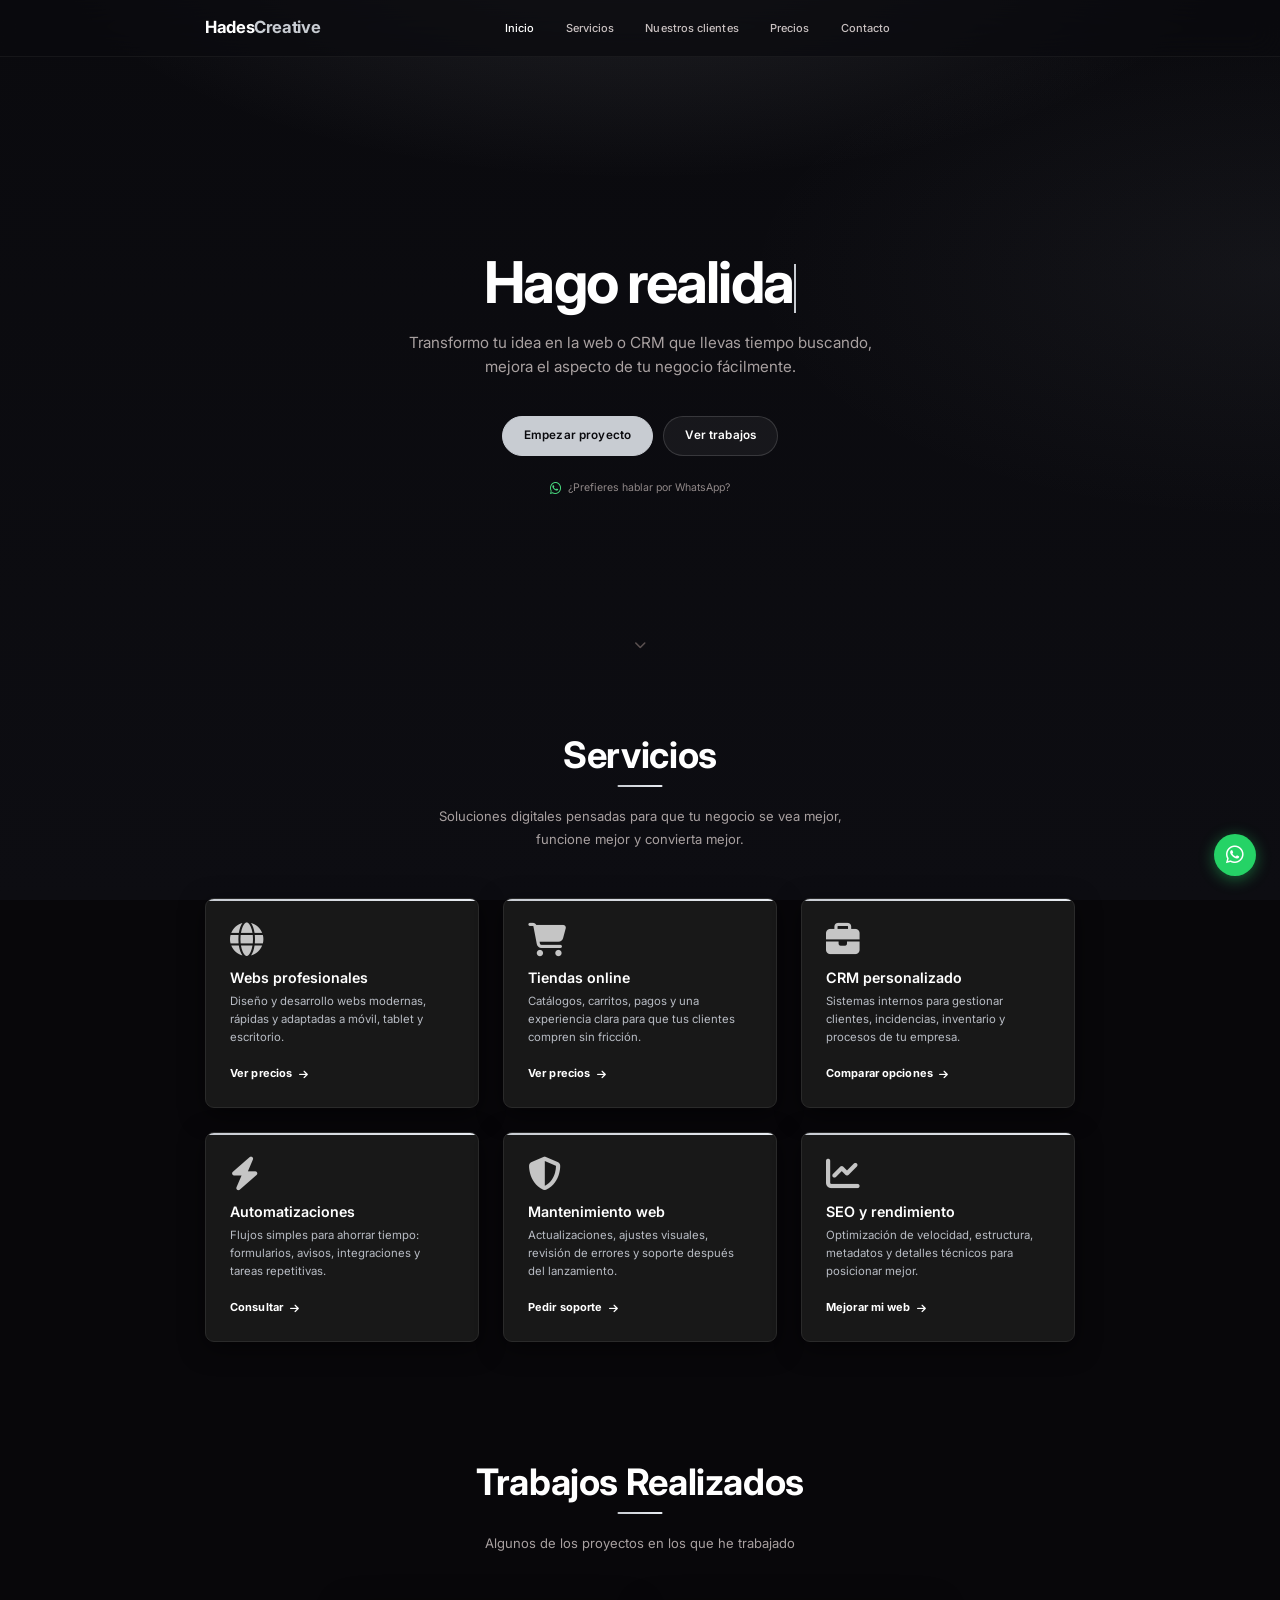
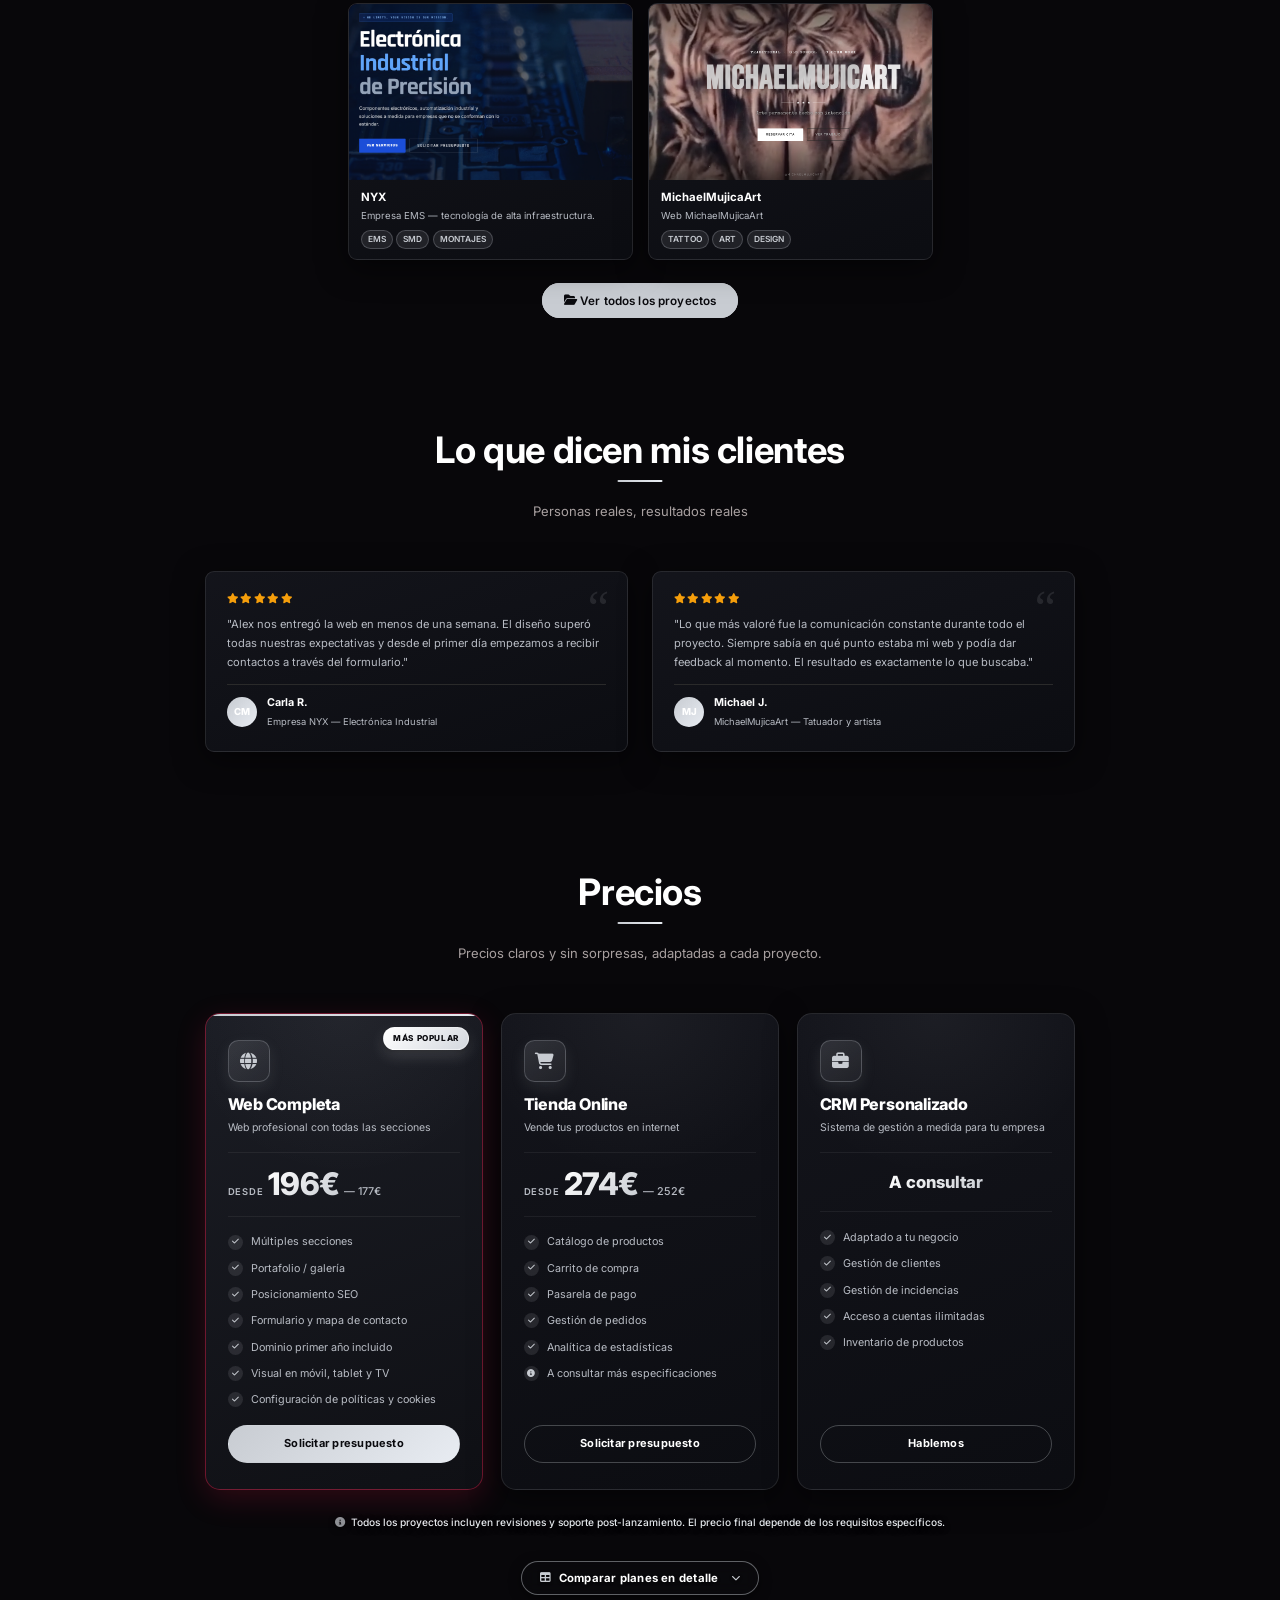
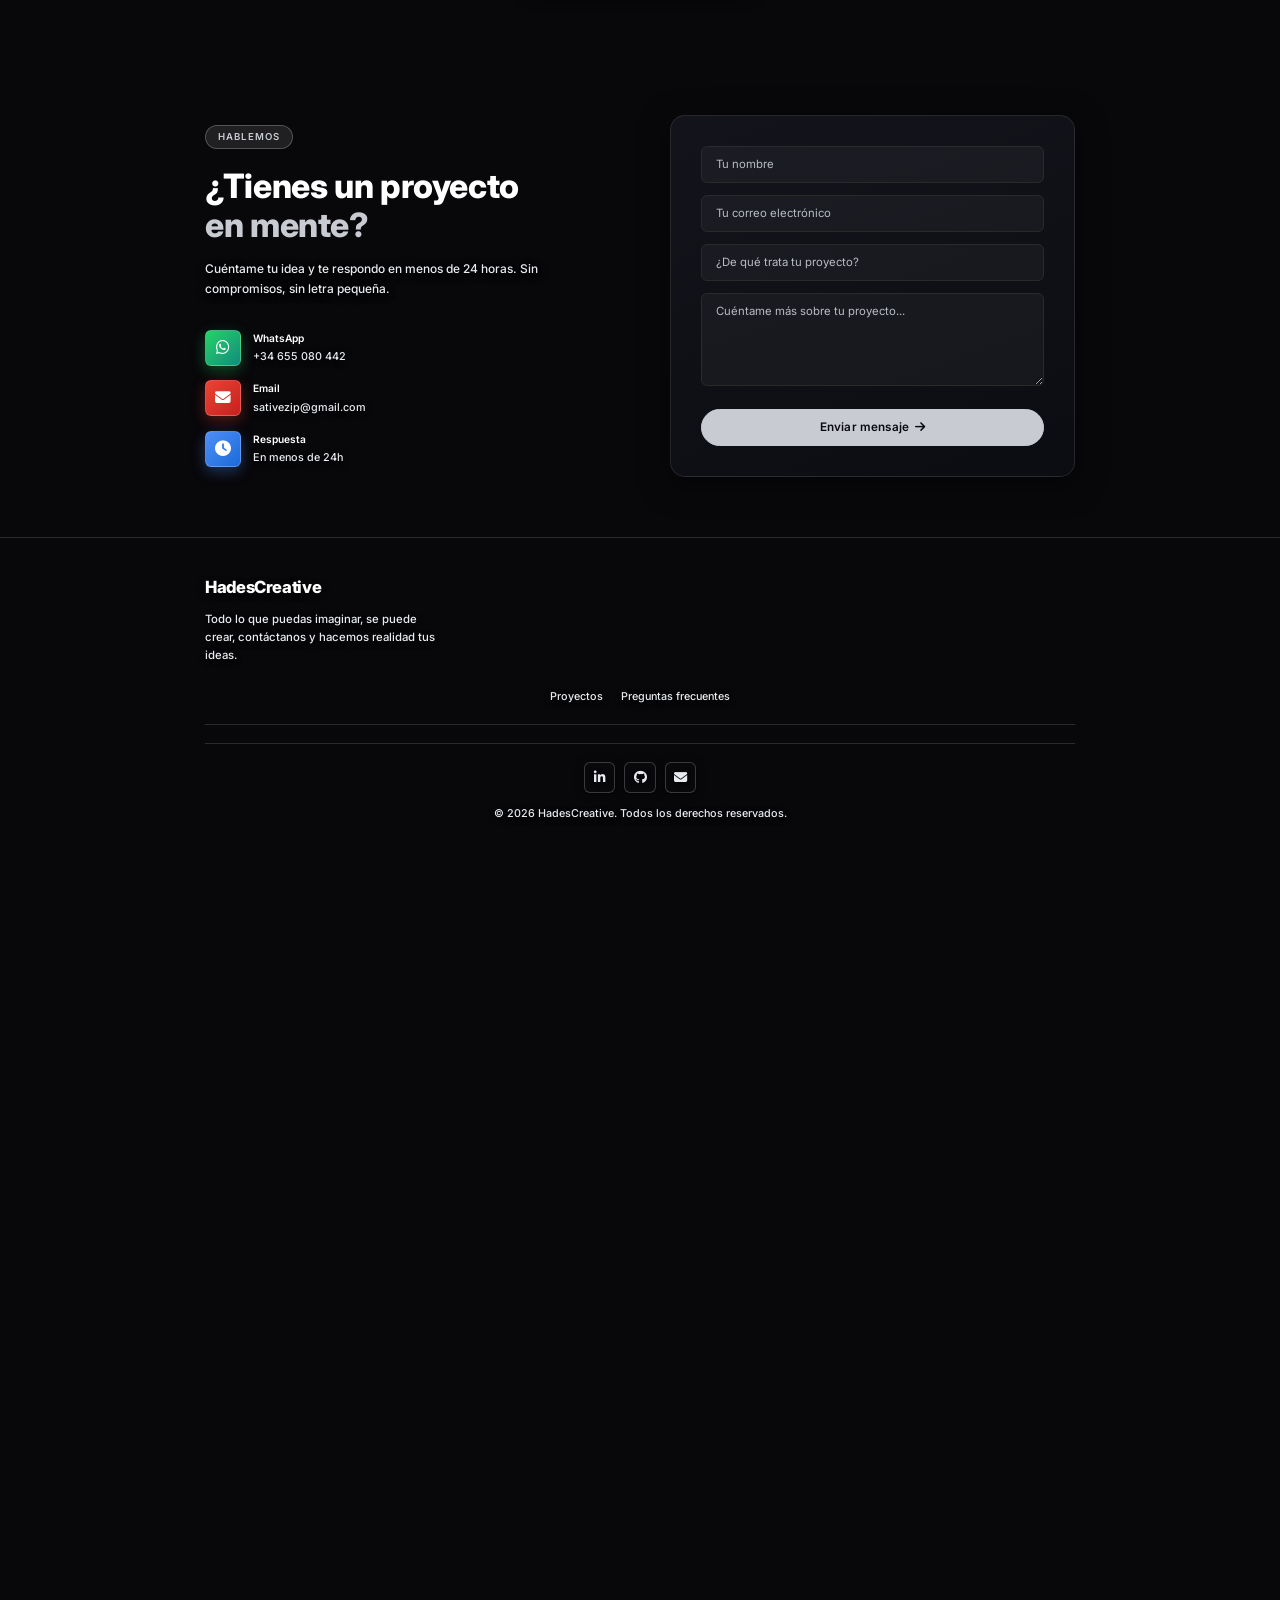
==== commit e1dce218: "refactor: eliminar botón "Ver ejemplo" y modal asociado de la sección de precios - Eliminados los 3 " ====
--- a/index.html
+++ b/index.html
@@ -329,7 +329,6 @@
                         <li><i class="fas fa-check"></i> Visual en móvil, tablet y TV</li>
                         <li><i class="fas fa-check"></i> Configuración de políticas y cookies</li>
                     </ul>
-                    <button class="btn-ver-ejemplo" data-url="https://esmelek-web.vercel.app" data-plan="Web Completa"><i class="fas fa-eye"></i> Ver ejemplo</button>
                     <a href="#contacto" class="btn-precio">Solicitar presupuesto</a>
                 </div>
 
@@ -352,7 +351,6 @@
                         <li><i class="fas fa-check"></i> Analítica de estadísticas</li>
                         <li><i class="fas fa-info-circle"></i> A consultar más especificaciones</li>
                     </ul>
-                    <button class="btn-ver-ejemplo" data-url="" data-plan="Tienda Online"><i class="fas fa-eye"></i> Ver ejemplo</button>
                     <a href="#contacto" class="btn-precio">Solicitar presupuesto</a>
                 </div>
 
@@ -372,7 +370,6 @@
                         <li><i class="fas fa-check"></i> Acceso a cuentas ilimitadas</li>
                         <li><i class="fas fa-check"></i> Inventario de productos</li>
                     </ul>
-                    <button class="btn-ver-ejemplo" data-url="" data-plan="CRM Personalizado"><i class="fas fa-eye"></i> Ver ejemplo</button>
                     <a href="#contacto" class="btn-precio">Hablemos</a>
                 </div>
 
@@ -526,32 +523,6 @@
     </footer>
 
 
-    <!-- Modal ejemplos -->
-    <div id="ejemplos-modal" class="ejemplos-modal" aria-hidden="true">
-        <div class="ejemplos-modal-overlay"></div>
-        <div class="ejemplos-modal-box">
-            <div class="ejemplos-modal-header">
-                <span id="modal-plan-nombre"></span>
-                <div class="modal-header-actions">
-                    <a id="modal-plan-link" href="#" target="_blank" rel="noopener" class="modal-open-link">
-                        <i class="fas fa-external-link-alt"></i> Abrir sitio
-                    </a>
-                    <button class="modal-close-btn" id="modal-close" aria-label="Cerrar">
-                        <i class="fas fa-times"></i>
-                    </button>
-                </div>
-            </div>
-            <div class="ejemplos-modal-body">
-                <iframe id="modal-iframe" src="" frameborder="0" title="Ejemplo de proyecto" allowfullscreen></iframe>
-                <div id="modal-proximamente" class="modal-proximamente">
-                    <i class="fas fa-hammer"></i>
-                    <h3>Próximamente</h3>
-                    <p>Estamos preparando ejemplos para este tipo de proyecto</p>
-                </div>
-            </div>
-        </div>
-    </div>
-
     <!-- WhatsApp flotante -->
     <a href="https://wa.me/34655080442" target="_blank" rel="noopener" class="whatsapp-float"
         aria-label="Contactar por WhatsApp">
@@ -580,54 +551,6 @@
                 if (!abierto) item.classList.add('abierto');
             });
         });
-    </script>
-
-    <script>
-        (function () {
-            const modal = document.getElementById('ejemplos-modal');
-            const iframe = document.getElementById('modal-iframe');
-            const proximamente = document.getElementById('modal-proximamente');
-            const nombreEl = document.getElementById('modal-plan-nombre');
-            const linkEl = document.getElementById('modal-plan-link');
-
-            document.querySelectorAll('.btn-ver-ejemplo').forEach(btn => {
-                btn.addEventListener('click', () => {
-                    let url = btn.dataset.url;
-                    const plan = btn.dataset.plan;
-
-                    if (url === 'self') url = window.location.origin + window.location.pathname;
-
-                    nombreEl.textContent = plan;
-                    modal.classList.add('activo');
-                    modal.setAttribute('aria-hidden', 'false');
-                    document.body.style.overflow = 'hidden';
-
-                    if (url) {
-                        iframe.src = url;
-                        iframe.style.display = 'block';
-                        proximamente.style.display = 'none';
-                        linkEl.href = url;
-                        linkEl.style.display = 'inline-flex';
-                    } else {
-                        iframe.src = '';
-                        iframe.style.display = 'none';
-                        proximamente.style.display = 'flex';
-                        linkEl.style.display = 'none';
-                    }
-                });
-            });
-
-            function cerrarModal() {
-                modal.classList.remove('activo');
-                modal.setAttribute('aria-hidden', 'true');
-                document.body.style.overflow = '';
-                setTimeout(() => { iframe.src = ''; }, 300);
-            }
-
-            document.getElementById('modal-close').addEventListener('click', cerrarModal);
-            document.querySelector('.ejemplos-modal-overlay').addEventListener('click', cerrarModal);
-            document.addEventListener('keydown', e => { if (e.key === 'Escape') cerrarModal(); });
-        })();
     </script>
 
     <!-- Scroll progress -->
--- a/css/sections.css
+++ b/css/sections.css
@@ -2244,15 +2244,16 @@
     position: absolute;
     top: 1.1rem;
     right: 1.1rem;
-    background: linear-gradient(135deg, var(--primary-color), var(--secondary-color));
-    color: white;
+    background: linear-gradient(135deg, #ffffff, #d4d8de);
+    color: #0a0a0e;
     font-size: 0.68rem;
     font-weight: 800;
     padding: 5px 12px;
     border-radius: var(--radius-full);
     text-transform: uppercase;
     letter-spacing: 0.8px;
-    box-shadow: 0 8px 20px rgba(200, 204, 210, 0.35);
+    box-shadow: 0 8px 20px rgba(255, 255, 255, 0.15), 0 2px 6px rgba(0, 0, 0, 0.4);
+    border: 1px solid rgba(255, 255, 255, 0.4);
     z-index: 2;
 }
 
@@ -2670,187 +2671,6 @@
     }
 }
 
-.btn-ver-ejemplo {
-    display: flex;
-    align-items: center;
-    justify-content: center;
-    gap: 0.5rem;
-    width: 100%;
-    background: transparent;
-    border: 1px solid rgba(200, 204, 210, 0.25);
-    color: var(--primary-color);
-    padding: 9px 20px;
-    border-radius: var(--radius-full);
-    font-weight: 600;
-    font-size: 0.85rem;
-    cursor: pointer;
-    font-family: inherit;
-    transition: var(--transition-base);
-    position: relative;
-    z-index: 1;
-}
-
-.btn-ver-ejemplo:hover {
-    background: rgba(200, 204, 210, 0.08);
-    border-color: rgba(200, 204, 210, 0.5);
-    transform: translateY(-1px);
-}
-
-/* ── Modal ejemplos ── */
-.ejemplos-modal {
-    position: fixed;
-    inset: 0;
-    z-index: 9999;
-    display: flex;
-    align-items: center;
-    justify-content: center;
-    opacity: 0;
-    visibility: hidden;
-    transition: opacity 0.3s ease, visibility 0.3s ease;
-}
-
-.ejemplos-modal.activo {
-    opacity: 1;
-    visibility: visible;
-}
-
-.ejemplos-modal-overlay {
-    position: absolute;
-    inset: 0;
-    background: rgba(0, 0, 0, 0.85);
-    backdrop-filter: blur(6px);
-}
-
-.ejemplos-modal-box {
-    position: relative;
-    width: 92%;
-    max-width: 1100px;
-    height: 88vh;
-    background: var(--card-color);
-    border: 1px solid rgba(200, 204, 210, 0.25);
-    border-radius: 16px;
-    overflow: hidden;
-    display: flex;
-    flex-direction: column;
-    transform: scale(0.95);
-    transition: transform 0.3s ease;
-    box-shadow: 0 30px 80px rgba(0, 0, 0, 0.8), 0 0 40px rgba(200, 204, 210, 0.1);
-}
-
-.ejemplos-modal.activo .ejemplos-modal-box {
-    transform: scale(1);
-}
-
-.ejemplos-modal-header {
-    display: flex;
-    align-items: center;
-    justify-content: space-between;
-    padding: 1rem 1.5rem;
-    border-bottom: 1px solid var(--border-color);
-    background: rgba(10, 11, 14, 0.6);
-    flex-shrink: 0;
-}
-
-.ejemplos-modal-header span {
-    font-size: 1rem;
-    font-weight: 700;
-    color: var(--text-bright);
-}
-
-.modal-header-actions {
-    display: flex;
-    align-items: center;
-    gap: 0.75rem;
-}
-
-.modal-open-link {
-    display: inline-flex;
-    align-items: center;
-    gap: 0.4rem;
-    color: var(--text-color);
-    font-size: 0.8rem;
-    text-decoration: none;
-    border: 1px solid var(--border-color);
-    padding: 5px 12px;
-    border-radius: var(--radius-full);
-    transition: var(--transition-base);
-}
-
-.modal-open-link:hover {
-    color: var(--text-bright);
-    border-color: rgba(255, 255, 255, 0.25);
-}
-
-.modal-close-btn {
-    width: 34px;
-    height: 34px;
-    background: rgba(255, 255, 255, 0.06);
-    border: 1px solid var(--border-color);
-    border-radius: var(--radius-md);
-    color: var(--text-color);
-    cursor: pointer;
-    display: flex;
-    align-items: center;
-    justify-content: center;
-    font-size: 0.95rem;
-    transition: var(--transition-base);
-}
-
-.modal-close-btn:hover {
-    background: var(--primary-color);
-    border-color: var(--primary-color);
-    color: white;
-}
-
-.ejemplos-modal-body {
-    flex: 1;
-    position: relative;
-    overflow: hidden;
-}
-
-.ejemplos-modal-body iframe {
-    width: 100%;
-    height: 100%;
-    border: none;
-    display: block;
-}
-
-.modal-proximamente {
-    width: 100%;
-    height: 100%;
-    display: flex;
-    flex-direction: column;
-    align-items: center;
-    justify-content: center;
-    gap: 1rem;
-    color: var(--text-color);
-}
-
-.modal-proximamente i {
-    font-size: 3rem;
-    color: var(--primary-color);
-    opacity: 0.5;
-}
-
-.modal-proximamente h3 {
-    font-size: 1.4rem;
-    color: var(--text-bright);
-    font-weight: 700;
-}
-
-.modal-proximamente p {
-    font-size: 0.95rem;
-    opacity: 0.6;
-}
-
-@media (max-width: 600px) {
-    .ejemplos-modal-box {
-        width: 100%;
-        height: 100%;
-        border-radius: 0;
-    }
-}
-
 @media (max-width: 768px) {
     .precios-grid {
         grid-template-columns: 1fr;
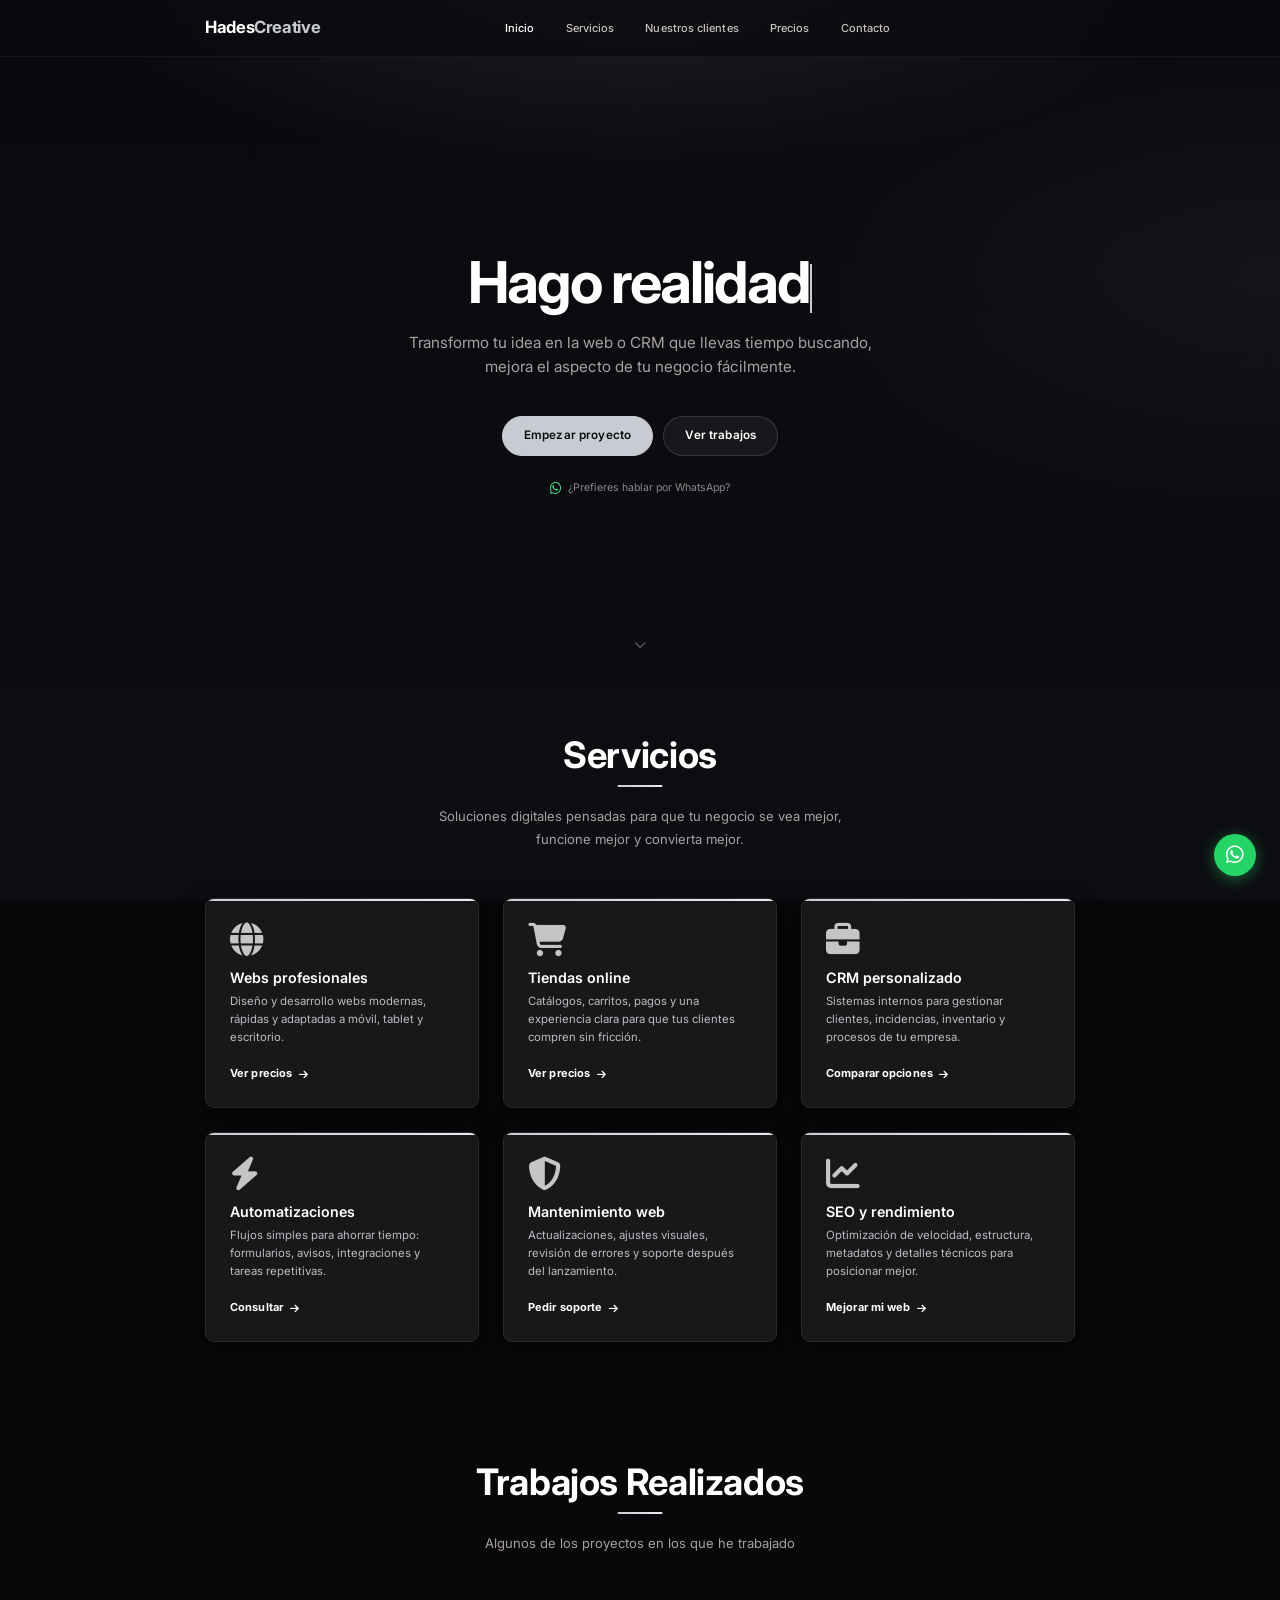
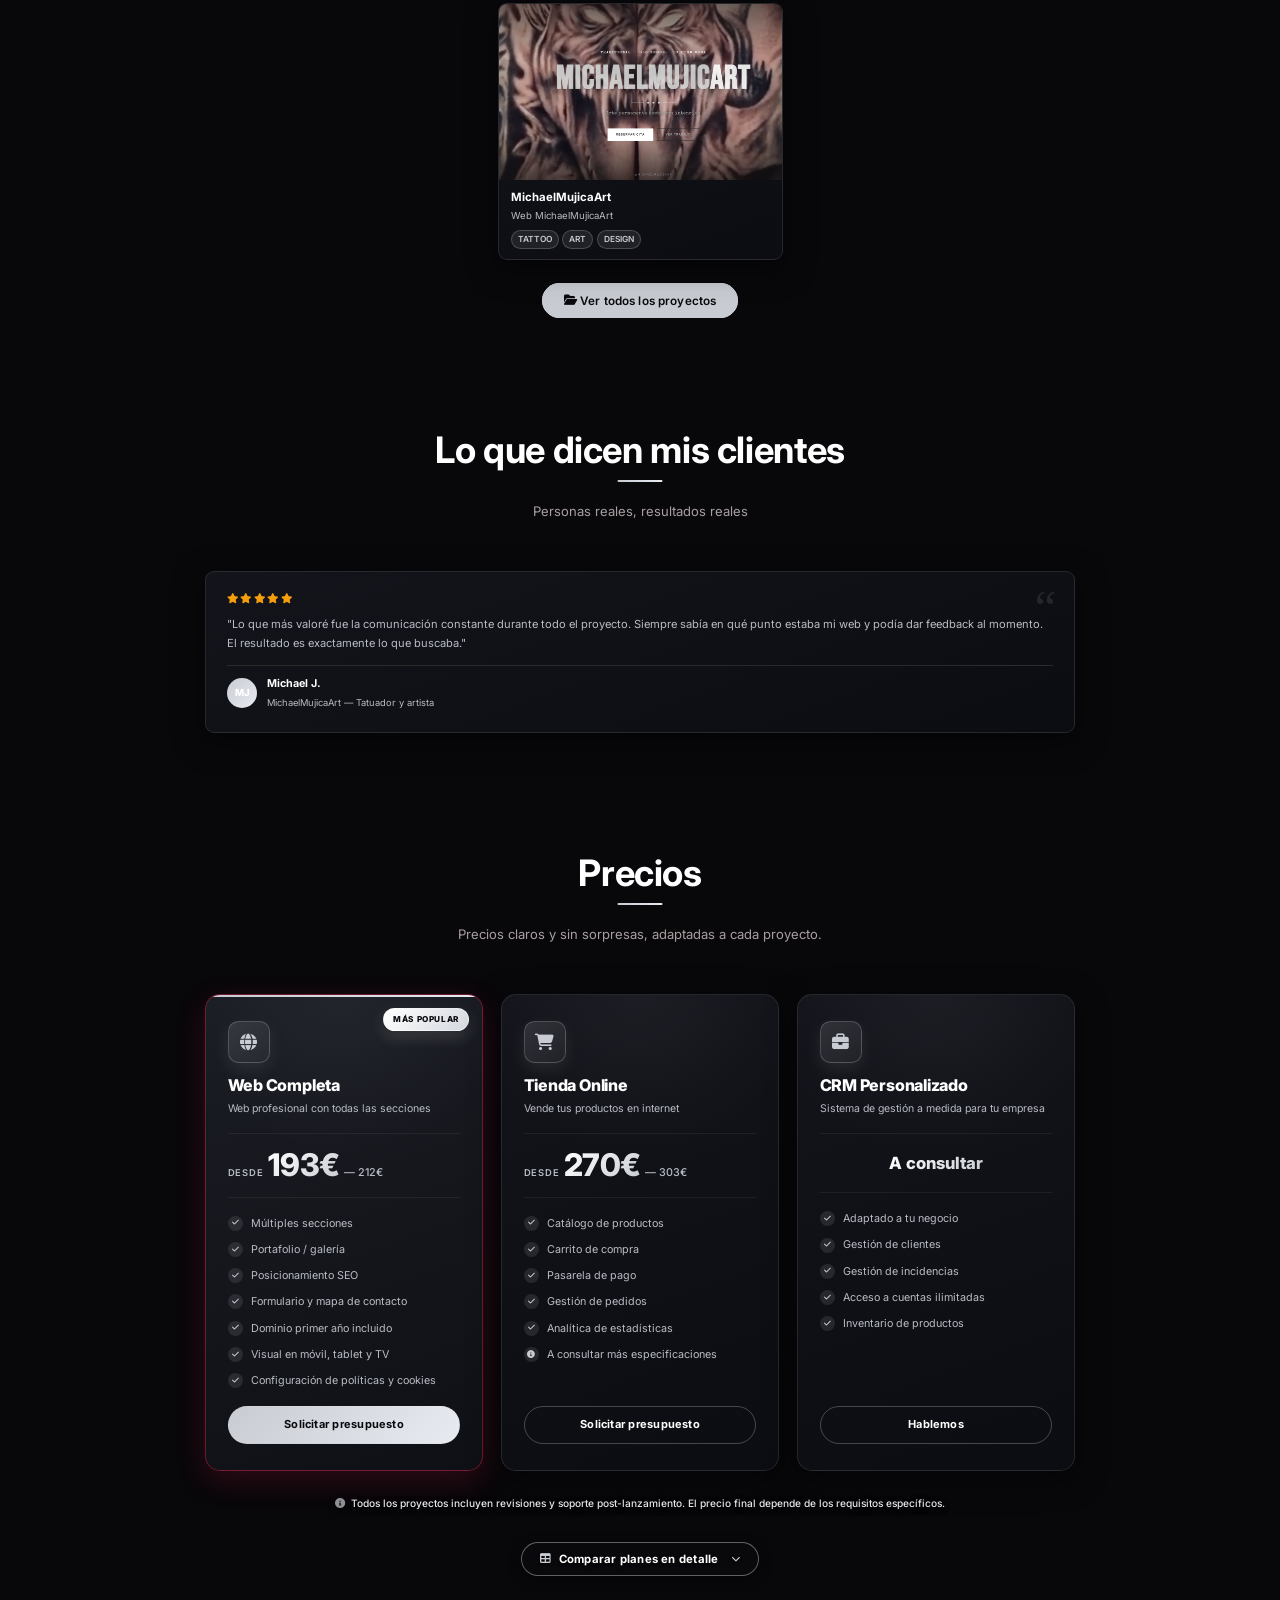
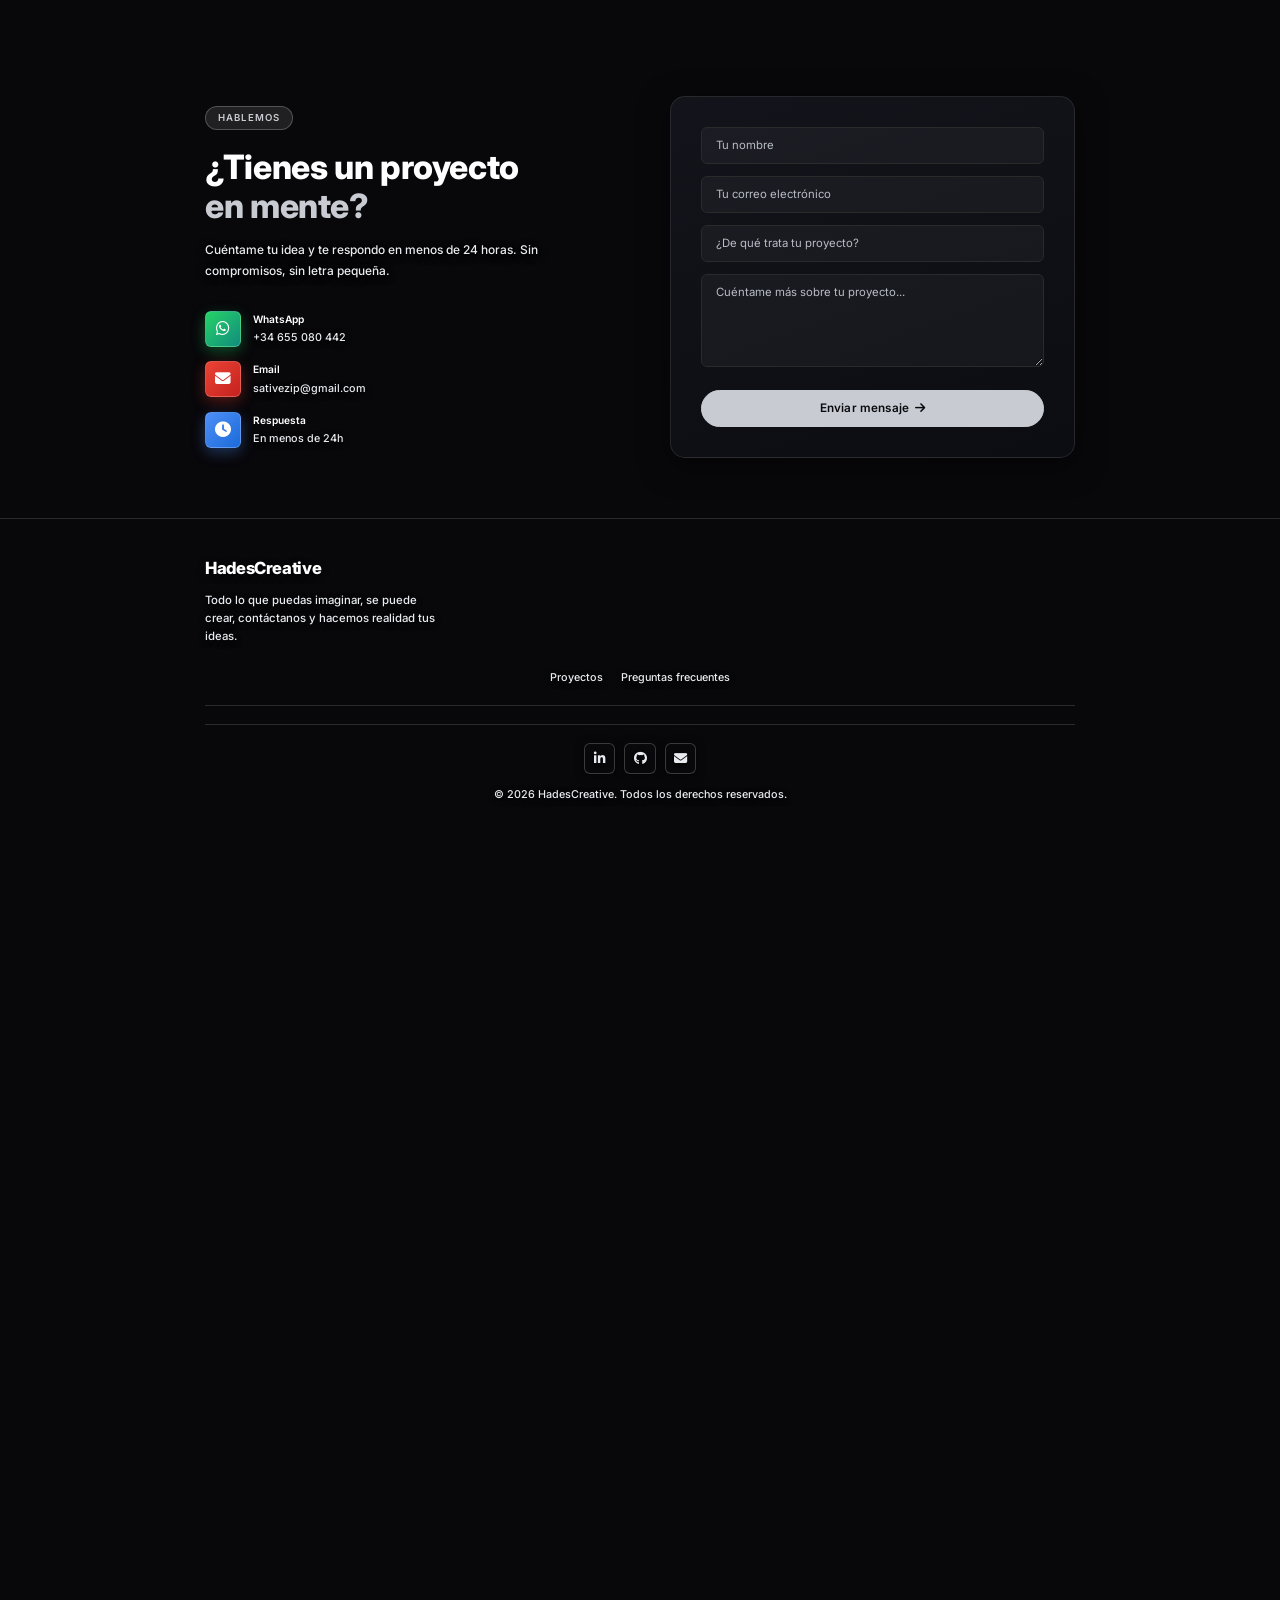
==== commit e9012284: "chore: deshabilitar el proyecto NYX hasta nuevo aviso - Eliminada tarjeta NYX de Trabajos Realizados" ====
--- a/index.html
+++ b/index.html
@@ -201,30 +201,6 @@
             <p class="section-subtitle">Algunos de los proyectos en los que he trabajado</p>
             <div class="portafolio-grid">
 
-                <!-- PROYECTO: NYX -->
-                <div class="proyecto-card">
-                    <div class="proyecto-imagen">
-                        <img src="assets/images/nyx-preview.png" alt="NYX - EMS Tecnología" loading="lazy"
-                            style="object-position: left top;"
-                            onerror="this.parentElement.classList.add('sin-imagen')">
-                        <div class="proyecto-overlay">
-                            <a href="https://esmelek-web.vercel.app" target="_blank"
-                                rel="noopener" class="btn-ver-sitio">
-                                <i class="fas fa-external-link-alt"></i> Ver sitio
-                            </a>
-                        </div>
-                    </div>
-                    <div class="proyecto-info">
-                        <h3>NYX</h3>
-                        <p>Empresa EMS — tecnología de alta infraestructura.</p>
-                        <div class="proyecto-tags">
-                            <span>EMS</span>
-                            <span>SMD</span>
-                            <span>MONTAJES</span>
-                        </div>
-                    </div>
-                </div>
-
                 <!-- PROYECTO: MICHAELMUJICART -->
                 <div class="proyecto-card">
                     <div class="proyecto-imagen">
@@ -266,20 +242,6 @@
             <h2>Lo que dicen mis clientes</h2>
             <p class="section-subtitle">Personas reales, resultados reales</p>
             <div class="testimonios-grid">
-
-                <div class="testimonio-card">
-                    <div class="testimonio-estrellas">
-                        <i class="fas fa-star"></i><i class="fas fa-star"></i><i class="fas fa-star"></i><i class="fas fa-star"></i><i class="fas fa-star"></i>
-                    </div>
-                    <p>"Alex nos entregó la web en menos de una semana. El diseño superó todas nuestras expectativas y desde el primer día empezamos a recibir contactos a través del formulario."</p>
-                    <div class="testimonio-autor">
-                        <div class="testimonio-avatar">CM</div>
-                        <div>
-                            <strong>Carla R.</strong>
-                            <span>Empresa NYX — Electrónica Industrial</span>
-                        </div>
-                    </div>
-                </div>
 
                 <div class="testimonio-card">
                     <div class="testimonio-estrellas">
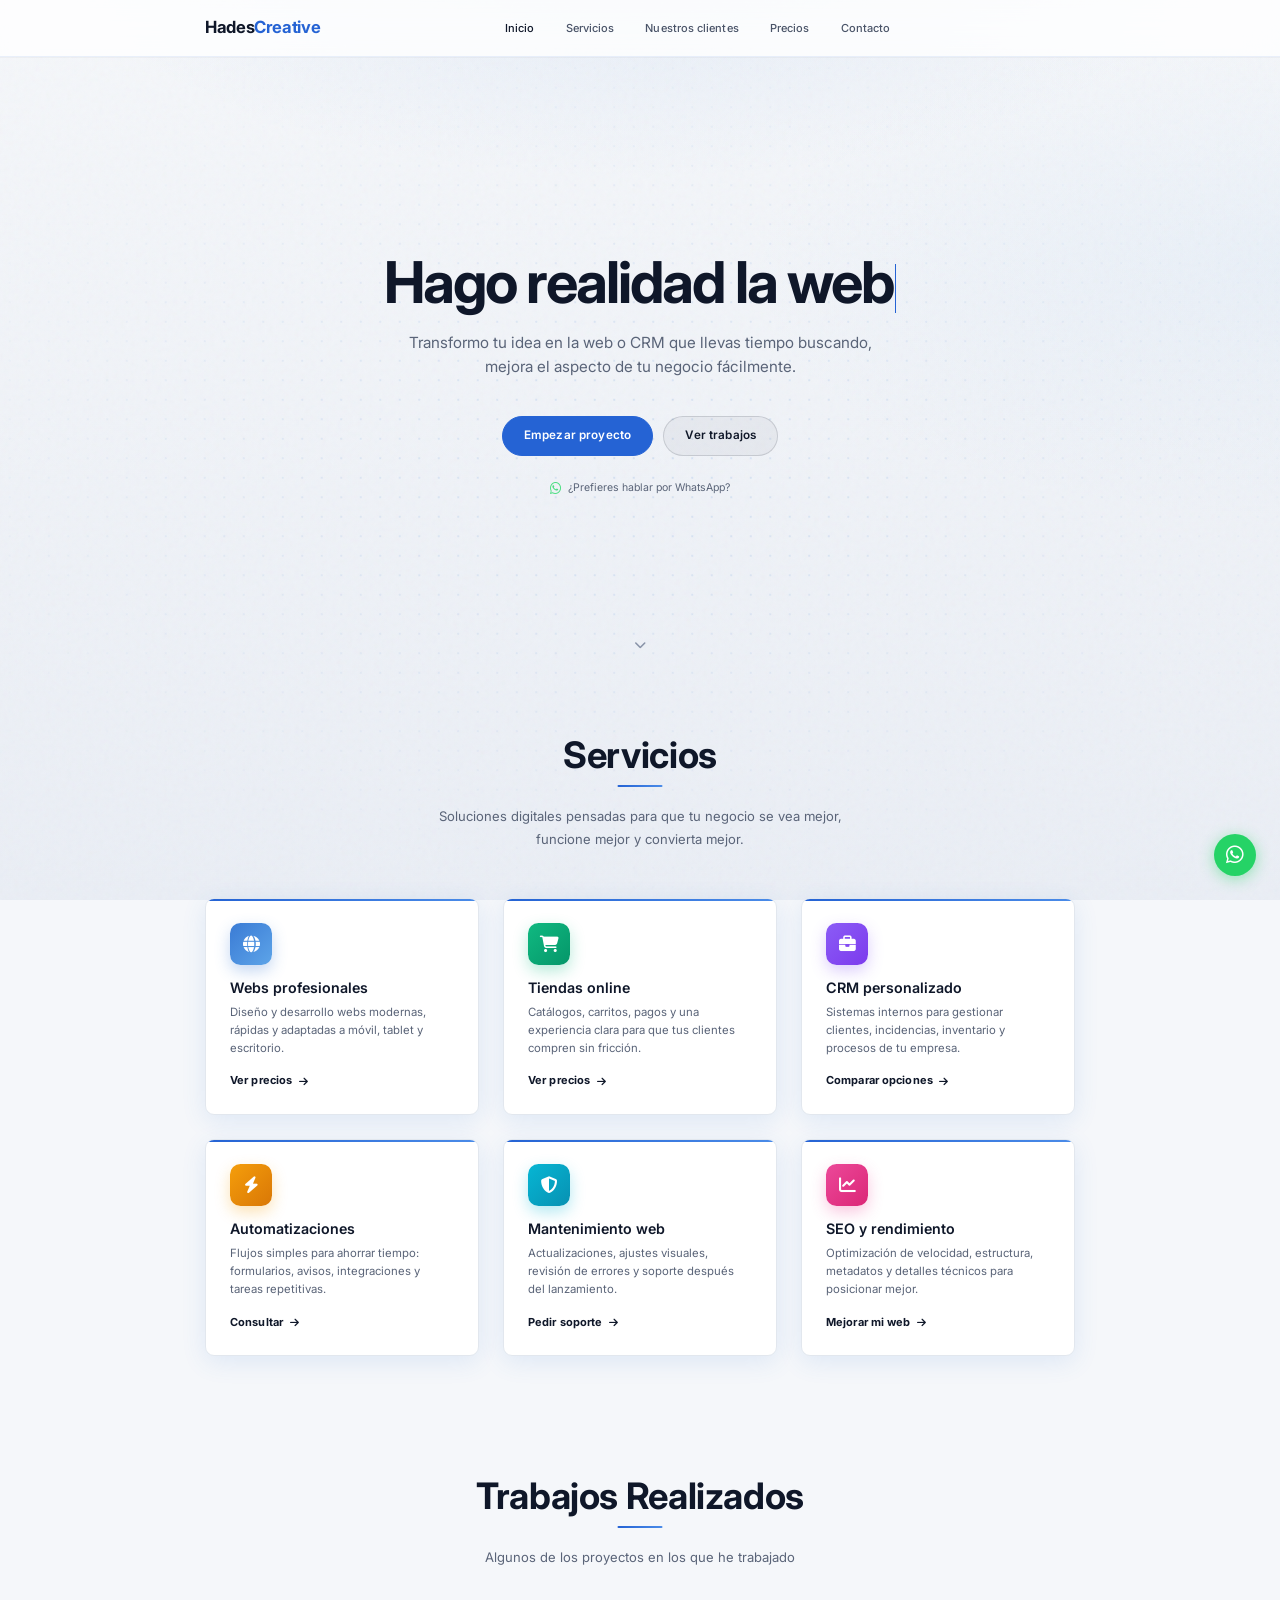
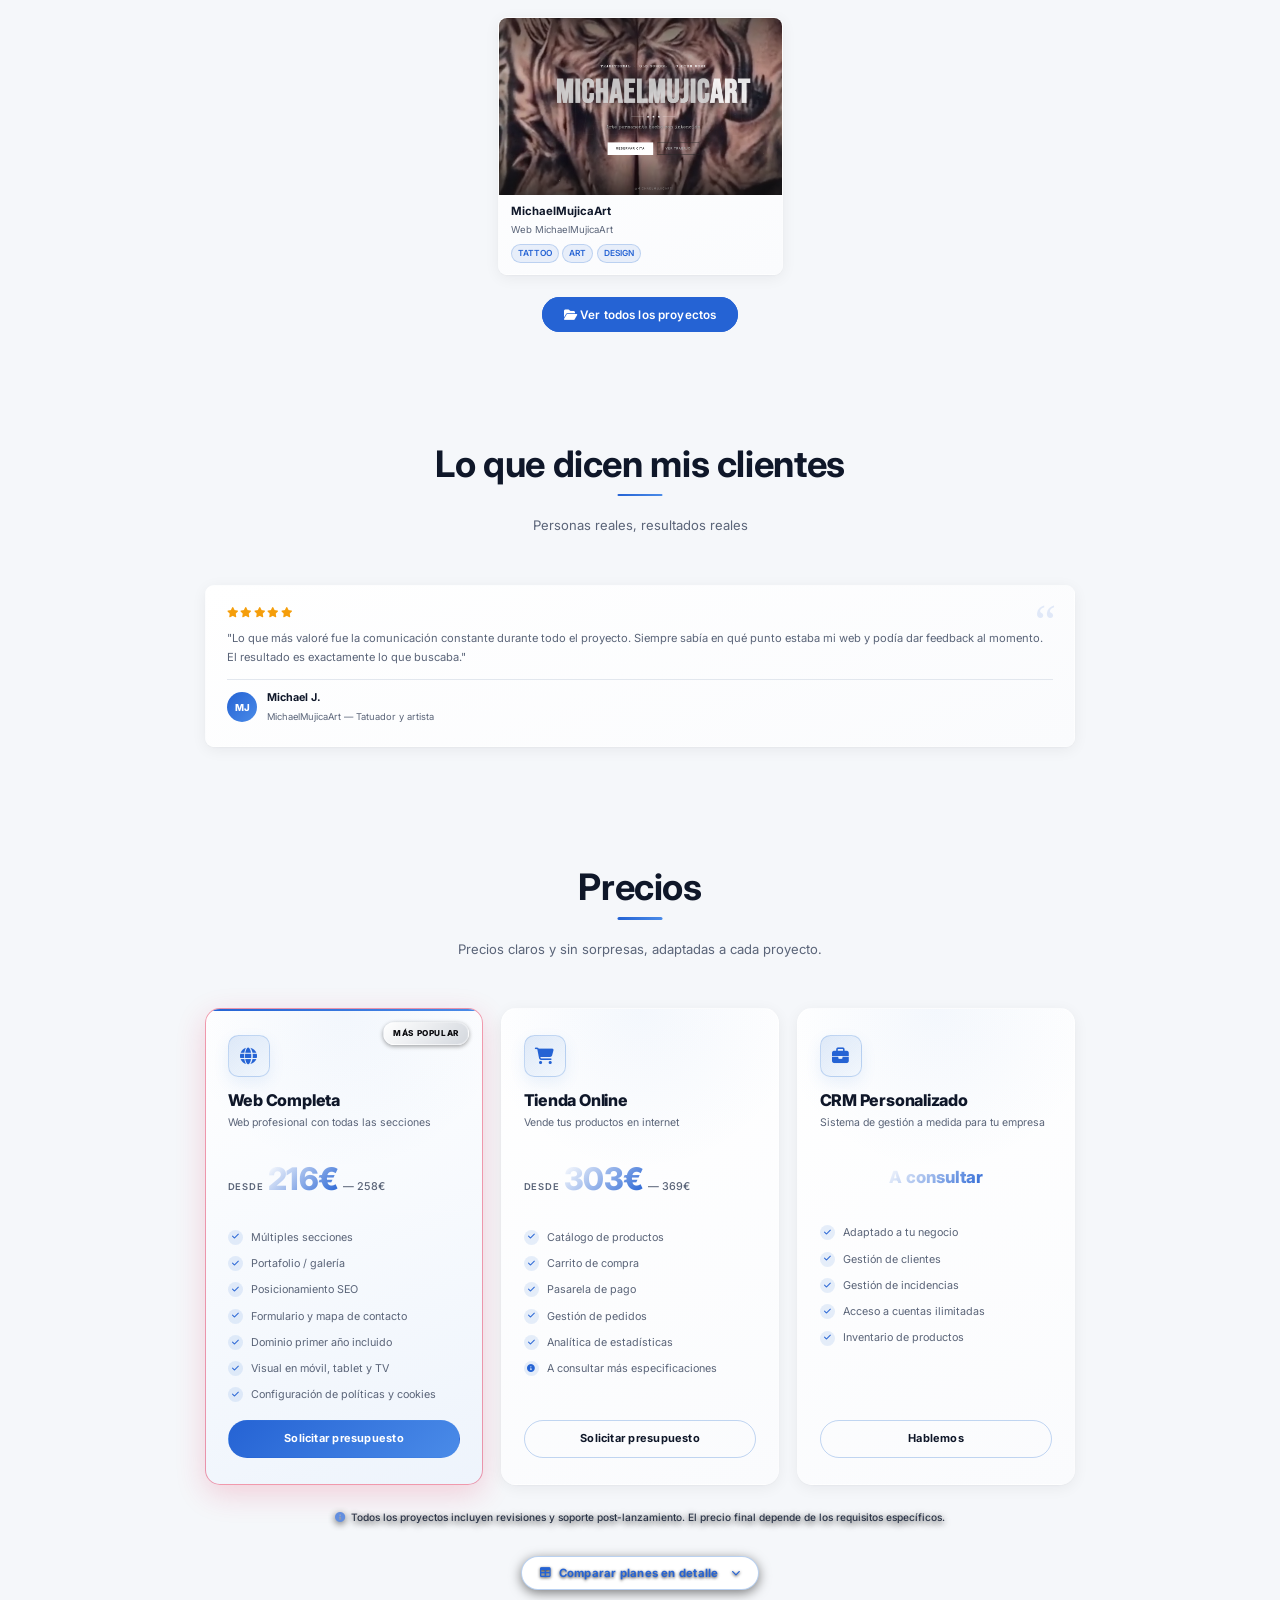
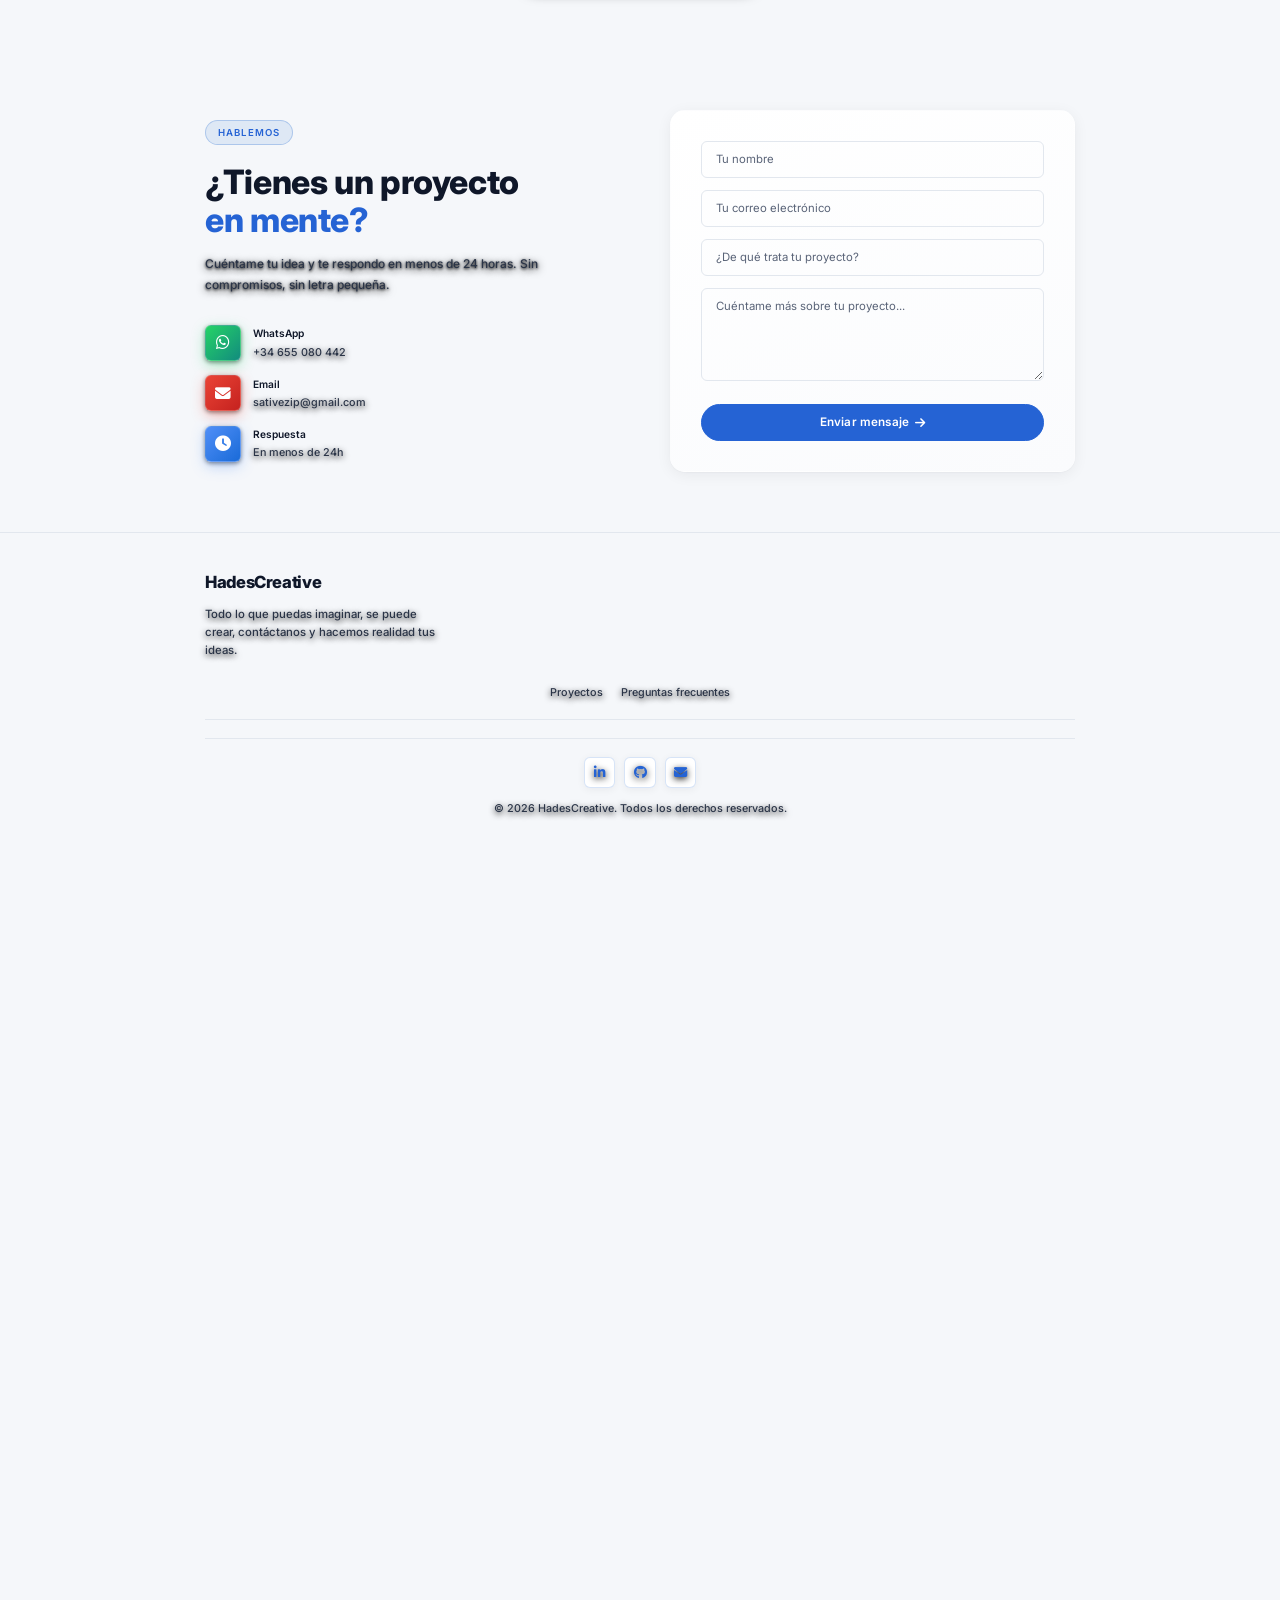
==== commit 97d74a1a: "feat: iconos de servicios con colores distintivos en cápsula - Webs: azul #3a7bd5 - Tiendas online: " ====
--- a/index.html
+++ b/index.html
@@ -149,42 +149,42 @@
             <div class="servicios-grid">
 
                 <article class="servicio-card" id="servicio-web">
-                    <i class="fas fa-globe"></i>
+                    <div class="servicio-icon icon-web"><i class="fas fa-globe"></i></div>
                     <h3>Webs profesionales</h3>
                     <p>Diseño y desarrollo webs modernas, rápidas y adaptadas a móvil, tablet y escritorio.</p>
                     <a href="#precios" class="servicio-link">Ver precios <i class="fas fa-arrow-right"></i></a>
                 </article>
 
                 <article class="servicio-card" id="servicio-tienda">
-                    <i class="fas fa-shopping-cart"></i>
+                    <div class="servicio-icon icon-tienda"><i class="fas fa-shopping-cart"></i></div>
                     <h3>Tiendas online</h3>
                     <p>Catálogos, carritos, pagos y una experiencia clara para que tus clientes compren sin fricción.</p>
                     <a href="#precios" class="servicio-link">Ver precios <i class="fas fa-arrow-right"></i></a>
                 </article>
 
                 <article class="servicio-card" id="servicio-crm">
-                    <i class="fas fa-briefcase"></i>
+                    <div class="servicio-icon icon-crm"><i class="fas fa-briefcase"></i></div>
                     <h3>CRM personalizado</h3>
                     <p>Sistemas internos para gestionar clientes, incidencias, inventario y procesos de tu empresa.</p>
                     <a href="#precios" class="servicio-link">Comparar opciones <i class="fas fa-arrow-right"></i></a>
                 </article>
 
                 <article class="servicio-card">
-                    <i class="fas fa-bolt"></i>
+                    <div class="servicio-icon icon-auto"><i class="fas fa-bolt"></i></div>
                     <h3>Automatizaciones</h3>
                     <p>Flujos simples para ahorrar tiempo: formularios, avisos, integraciones y tareas repetitivas.</p>
                     <a href="#contacto" class="servicio-link">Consultar <i class="fas fa-arrow-right"></i></a>
                 </article>
 
                 <article class="servicio-card">
-                    <i class="fas fa-shield-alt"></i>
+                    <div class="servicio-icon icon-mantenimiento"><i class="fas fa-shield-alt"></i></div>
                     <h3>Mantenimiento web</h3>
                     <p>Actualizaciones, ajustes visuales, revisión de errores y soporte después del lanzamiento.</p>
                     <a href="#contacto" class="servicio-link">Pedir soporte <i class="fas fa-arrow-right"></i></a>
                 </article>
 
                 <article class="servicio-card">
-                    <i class="fas fa-chart-line"></i>
+                    <div class="servicio-icon icon-seo"><i class="fas fa-chart-line"></i></div>
                     <h3>SEO y rendimiento</h3>
                     <p>Optimización de velocidad, estructura, metadatos y detalles técnicos para posicionar mejor.</p>
                     <a href="#contacto" class="servicio-link">Mejorar mi web <i class="fas fa-arrow-right"></i></a>
--- a/css/global.css
+++ b/css/global.css
@@ -10,15 +10,15 @@
 }
 
 :root {
-    --primary-color: #c8ccd2;
-    --secondary-color: #e8ecf2;
-    --dark-color: #080808;
-    --surface-color: #111111;
-    --card-color: #181818;
-    --light-color: #222222;
-    --text-color: #b8bcc4;
-    --text-bright: #ffffff;
-    --border-color: #2a2a2a;
+    --primary-color: #2563d4;
+    --secondary-color: #4a8be8;
+    --dark-color: #f5f7fa;
+    --surface-color: #ffffff;
+    --card-color: #ffffff;
+    --light-color: #eef1f6;
+    --text-color: #5a6478;
+    --text-bright: #0f1729;
+    --border-color: #e2e7ee;
     --error-color: #ff3b3b;
     --success-color: #22c55e;
     --warning-color: #f59e0b;
@@ -41,7 +41,7 @@
 
 html {
     scroll-behavior: smooth;
-    background: #08070a;
+    background: #f5f7fa;
 }
 
 @media (max-width: 480px) {
@@ -66,13 +66,39 @@
     font-family: 'Inter', 'Segoe UI', sans-serif;
     color: var(--text-color);
     background:
-        radial-gradient(ellipse 80% 50% at 50% -10%, rgba(200, 204, 210, 0.14), transparent 60%),
-        radial-gradient(ellipse 60% 40% at 100% 30%, rgba(168, 175, 185, 0.06), transparent 70%),
-        linear-gradient(180deg, #0a0a0e 0%, #0d0d12 100%);
+        radial-gradient(ellipse 80% 50% at 50% -10%, rgba(58, 123, 213, 0.10), transparent 60%),
+        radial-gradient(ellipse 60% 40% at 100% 30%, rgba(93, 164, 232, 0.06), transparent 70%),
+        linear-gradient(180deg, #f5f7fa 0%, #eaeef5 100%);
     background-attachment: fixed;
     min-height: 100vh;
     line-height: 1.6;
     padding-top: 80px;
+    position: relative;
+}
+
+/* Grid de puntos sutil que da textura "premium" — se difumina hacia los bordes */
+body::before {
+    content: '';
+    position: fixed;
+    inset: 0;
+    background-image: radial-gradient(circle, rgba(58, 123, 213, 0.15) 1px, transparent 1px);
+    background-size: 26px 26px;
+    pointer-events: none;
+    z-index: 0;
+    -webkit-mask-image: radial-gradient(ellipse 70% 60% at center, black 0%, transparent 90%);
+    mask-image: radial-gradient(ellipse 70% 60% at center, black 0%, transparent 90%);
+}
+
+/* Capa de ruido SVG muy sutil para textura tipo "papel grano" */
+body::after {
+    content: '';
+    position: fixed;
+    inset: 0;
+    background-image: url("data:image/svg+xml,%3Csvg viewBox='0 0 200 200' xmlns='http://www.w3.org/2000/svg'%3E%3Cfilter id='n'%3E%3CfeTurbulence type='fractalNoise' baseFrequency='0.85' numOctaves='2' stitchTiles='stitch'/%3E%3C/filter%3E%3Crect width='100%25' height='100%25' filter='url(%23n)' opacity='0.6'/%3E%3C/svg%3E");
+    pointer-events: none;
+    z-index: 0;
+    opacity: 0.06;
+    mix-blend-mode: multiply;
 }
 
 @keyframes animatedGradient {
@@ -119,7 +145,7 @@
 
 .btn-primary {
     background: var(--primary-color);
-    color: #0a0a0e;
+    color: #ffffff;
     padding: 13px 28px;
     font-size: 0.98rem;
     font-weight: 600;
@@ -129,8 +155,9 @@
 
 .btn-primary:hover {
     transform: translateY(-1px);
-    box-shadow: 0 10px 24px rgba(200, 204, 210, 0.25);
+    box-shadow: 0 10px 24px rgba(58, 123, 213, 0.4);
     background: var(--secondary-color);
+    border-color: var(--secondary-color);
 }
 
 .btn-secondary {
@@ -143,7 +170,7 @@
 .btn-secondary:hover {
     background-color: var(--primary-color);
     color: white;
-    box-shadow: 0 0 20px rgba(200, 204, 210, 0.35);
+    box-shadow: 0 0 20px rgba(58, 123, 213, 0.35);
 }
 
 .btn-danger {
@@ -223,7 +250,7 @@
 .splash {
     position: fixed;
     inset: 0;
-    background: #080808;
+    background: #f5f7fa;
     z-index: 99999;
     display: flex;
     flex-direction: column;
@@ -242,7 +269,7 @@
 .splash-logo {
     font-size: 2.8rem;
     font-weight: 800;
-    color: white;
+    color: #0f1729;
     letter-spacing: -1px;
     animation: splashPulse 0.9s ease-in-out infinite alternate;
 }
@@ -307,11 +334,11 @@
     z-index: 999;
     width: 44px;
     height: 44px;
-    background: rgba(8, 1, 2, 0.85);
-    border: 1px solid rgba(200, 204, 210, 0.5);
+    background: #ffffff;
+    border: 1px solid rgba(58, 123, 213, 0.25);
     border-radius: var(--radius-md);
-    color: #e8ecf0;
-    backdrop-filter: blur(10px);
+    color: var(--primary-color);
+    box-shadow: 0 4px 14px rgba(15, 23, 41, 0.08);
     font-size: 1rem;
     cursor: pointer;
     display: flex;
--- a/css/navbar.css
+++ b/css/navbar.css
@@ -3,10 +3,10 @@
  */
 
 .navbar {
-    background: rgba(10, 11, 14, 0.72);
+    background: rgba(255, 255, 255, 0.78);
     backdrop-filter: blur(20px);
     -webkit-backdrop-filter: blur(20px);
-    color: white;
+    color: #0f1729;
     padding: 1.2rem 0;
     position: fixed;
     top: 0;
@@ -14,7 +14,8 @@
     right: 0;
     width: 100%;
     z-index: 100;
-    border-bottom: 1px solid rgba(255, 255, 255, 0.05);
+    border-bottom: 1px solid rgba(58, 123, 213, 0.1);
+    box-shadow: 0 1px 0 rgba(0, 0, 0, 0.04);
 }
 
 .navbar .container {
@@ -27,7 +28,7 @@
     font-size: 1.4rem;
     font-weight: 700;
     white-space: nowrap;
-    color: white;
+    color: #0f1729;
     letter-spacing: -0.5px;
 }
 
@@ -42,7 +43,7 @@
 }
 
 .nav-link {
-    color: #c8c0c0;
+    color: #4a5468;
     text-decoration: none;
     font-weight: 500;
     font-size: 0.92rem;
@@ -52,7 +53,7 @@
 }
 
 .nav-link:hover {
-    color: #ffffff;
+    color: var(--primary-color);
 }
 
 .nav-cta {
@@ -136,11 +137,11 @@
         left: 0;
         right: 0;
         flex-direction: column;
-        background: rgba(10, 11, 14, 0.98);
+        background: rgba(255, 255, 255, 0.98);
         backdrop-filter: blur(16px);
         padding: 0.5rem 0 1rem;
         gap: 0;
-        border-bottom: 1px solid rgba(200, 204, 210, 0.2);
+        border-bottom: 1px solid rgba(58, 123, 213, 0.2);
         box-shadow: 0 10px 30px rgba(0, 0, 0, 0.6);
     }
 
@@ -165,7 +166,7 @@
     .nav-link.active {
         border-bottom: none;
         border-left-color: var(--primary-color);
-        background: rgba(200, 204, 210, 0.07);
+        background: rgba(58, 123, 213, 0.07);
         color: var(--text-bright);
     }
 
--- a/css/hero.css
+++ b/css/hero.css
@@ -29,13 +29,13 @@
     display: inline-flex;
     align-items: center;
     gap: 0.55rem;
-    background: rgba(255, 255, 255, 0.04);
-    border: 1px solid rgba(255, 255, 255, 0.1);
-    color: #c8c0c0;
+    background: rgba(58, 123, 213, 0.07);
+    border: 1px solid rgba(58, 123, 213, 0.2);
+    color: var(--primary-color);
     padding: 6px 14px;
     border-radius: var(--radius-full);
     font-size: 0.78rem;
-    font-weight: 500;
+    font-weight: 600;
     margin-bottom: 2rem;
     letter-spacing: 0.3px;
     animation: fadeInDown 0.8s ease 0.1s both;
@@ -72,9 +72,9 @@
 
 .hero-tag {
     display: inline-block;
-    background: rgba(200, 204, 210, 0.1);
-    color: var(--primary-color);
-    border: 1px solid rgba(200, 204, 210, 0.3);
+    background: rgba(58, 123, 213, 0.1);
+    color: var(--primary-color);
+    border: 1px solid rgba(58, 123, 213, 0.3);
     padding: 6px 18px;
     border-radius: var(--radius-full);
     font-size: 0.78rem;
@@ -89,7 +89,7 @@
     font-size: clamp(2.6rem, 6vw, 5.2rem);
     margin-bottom: 1.5rem;
     font-weight: 700;
-    color: #ffffff;
+    color: #0f1729;
     letter-spacing: -2.5px;
     line-height: 1.05;
     max-width: 920px;
@@ -104,7 +104,7 @@
 
 .hero-content p {
     font-size: clamp(1.05rem, 1.6vw, 1.3rem);
-    color: #a8a0a0;
+    color: #5a6478;
     font-weight: 400;
     animation: fadeInUp 0.8s ease 0.2s both;
     max-width: 640px;
@@ -127,9 +127,9 @@
 }
 
 .btn-outline {
-    background: rgba(255, 255, 255, 0.05);
-    color: #ffffff;
-    border: 1px solid rgba(255, 255, 255, 0.14);
+    background: rgba(15, 23, 41, 0.04);
+    color: #0f1729;
+    border: 1px solid rgba(15, 23, 41, 0.14);
     padding: 13px 28px;
     border-radius: var(--radius-full);
     font-weight: 600;
@@ -141,8 +141,9 @@
 }
 
 .btn-outline:hover {
-    border-color: rgba(255, 255, 255, 0.3);
-    background: rgba(255, 255, 255, 0.08);
+    border-color: var(--primary-color);
+    color: var(--primary-color);
+    background: rgba(58, 123, 213, 0.06);
 }
 
 @keyframes fadeInDown {
@@ -265,7 +266,7 @@
     align-items: center;
     gap: 0.5rem;
     margin-top: 2rem;
-    color: #908888;
+    color: #5a6478;
     font-weight: 400;
     text-decoration: none;
     font-size: 0.88rem;
@@ -274,7 +275,7 @@
 }
 
 .hero-whatsapp:hover {
-    color: #ffffff;
+    color: var(--primary-color);
 }
 
 .hero-whatsapp i {
@@ -297,7 +298,7 @@
     display: flex;
     align-items: center;
     justify-content: center;
-    color: #5a5050;
+    color: #8993a8;
     font-size: 1rem;
     text-decoration: none;
     animation: scrollBounce 1.8s ease-in-out infinite;
@@ -305,7 +306,7 @@
 }
 
 .scroll-indicator a:hover {
-    color: #a8a0a0;
+    color: var(--primary-color);
 }
 
 .scroll-indicator a:hover {
--- a/css/sections.css
+++ b/css/sections.css
@@ -10,7 +10,7 @@
     font-size: clamp(2rem, 3.8vw, 3.2rem);
     text-align: center;
     margin-bottom: 3.5rem;
-    color: #ffffff;
+    color: #0f1729;
     position: relative;
     padding-bottom: 1rem;
     font-weight: 700;
@@ -34,7 +34,7 @@
 
 .section-subtitle {
     text-align: center;
-    color: #a8a0a0;
+    color: #5a6478;
     font-size: 1.1rem;
     font-weight: 400;
     margin-top: -2rem;
@@ -71,7 +71,7 @@
     padding: 2rem;
     border-radius: var(--radius-lg);
     text-align: left;
-    box-shadow: 0 8px 32px rgba(0, 0, 0, 0.5);
+    box-shadow: 0 8px 32px rgba(58, 123, 213, 0.12);
     transition: var(--transition-base);
     position: relative;
     overflow: hidden;
@@ -93,21 +93,80 @@
 
 .servicio-card:hover {
     transform: translateY(-6px);
-    box-shadow: 0 20px 50px rgba(0, 0, 0, 0.7), 0 0 25px rgba(200, 204, 210, 0.15);
-    border-color: rgba(200, 204, 210, 0.35);
-}
-
-.servicio-card i {
-    font-size: 2.8rem;
-    color: rgba(255, 255, 255, 0.75);
-    margin-bottom: 1rem;
-    display: block;
-    transition: var(--transition-base);
-}
-
-.servicio-card:hover i {
-    color: white;
-    transform: scale(1.05);
+    box-shadow: 0 16px 40px rgba(15, 23, 41, 0.1), 0 0 25px rgba(58, 123, 213, 0.12);
+    border-color: rgba(58, 123, 213, 0.35);
+}
+
+/* Icono cápsula a color para cada servicio */
+.servicio-icon {
+    width: 56px;
+    height: 56px;
+    border-radius: 14px;
+    display: flex;
+    align-items: center;
+    justify-content: center;
+    color: #ffffff;
+    font-size: 1.4rem;
+    margin-bottom: 1.2rem;
+    transition: transform 0.3s ease, box-shadow 0.3s ease;
+}
+
+.servicio-card:hover .servicio-icon {
+    transform: translateY(-3px) scale(1.04);
+}
+
+/* Webs profesionales: azul corporativo */
+.icon-web {
+    background: linear-gradient(135deg, #3a7bd5, #5da4e8);
+    box-shadow: 0 8px 20px rgba(58, 123, 213, 0.3);
+}
+.servicio-card:hover .icon-web {
+    box-shadow: 0 12px 28px rgba(58, 123, 213, 0.45);
+}
+
+/* Tiendas online: verde dinero */
+.icon-tienda {
+    background: linear-gradient(135deg, #10b981, #059669);
+    box-shadow: 0 8px 20px rgba(16, 185, 129, 0.3);
+}
+.servicio-card:hover .icon-tienda {
+    box-shadow: 0 12px 28px rgba(16, 185, 129, 0.45);
+}
+
+/* CRM personalizado: púrpura */
+.icon-crm {
+    background: linear-gradient(135deg, #8b5cf6, #7c3aed);
+    box-shadow: 0 8px 20px rgba(139, 92, 246, 0.3);
+}
+.servicio-card:hover .icon-crm {
+    box-shadow: 0 12px 28px rgba(139, 92, 246, 0.45);
+}
+
+/* Automatizaciones: ámbar/dorado */
+.icon-auto {
+    background: linear-gradient(135deg, #f59e0b, #d97706);
+    box-shadow: 0 8px 20px rgba(245, 158, 11, 0.3);
+}
+.servicio-card:hover .icon-auto {
+    box-shadow: 0 12px 28px rgba(245, 158, 11, 0.45);
+}
+
+/* Mantenimiento web: cyan/teal */
+.icon-mantenimiento {
+    background: linear-gradient(135deg, #06b6d4, #0891b2);
+    box-shadow: 0 8px 20px rgba(6, 182, 212, 0.3);
+}
+.servicio-card:hover .icon-mantenimiento {
+    box-shadow: 0 12px 28px rgba(6, 182, 212, 0.45);
+}
+
+/* SEO y rendimiento: rosa fucsia */
+.icon-seo {
+    background: linear-gradient(135deg, #ec4899, #db2777);
+    box-shadow: 0 8px 20px rgba(236, 72, 153, 0.3);
+}
+.servicio-card:hover .icon-seo {
+    box-shadow: 0 12px 28px rgba(236, 72, 153, 0.45);
 }
 
 .servicio-card h3 {
@@ -173,13 +232,13 @@
 }
 
 .widget:hover {
-    background: rgba(200, 204, 210, 0.04);
+    background: rgba(58, 123, 213, 0.04);
 }
 
 .widget h3 {
     font-size: 2.8rem;
     font-weight: 800;
-    background: linear-gradient(135deg, #ffffff, #c8ccd2);
+    background: linear-gradient(135deg, #ffffff, #d8e4f2);
     -webkit-background-clip: text;
     -webkit-text-fill-color: transparent;
     background-clip: text;
@@ -212,7 +271,7 @@
     padding: 2rem;
     border-radius: var(--radius-lg);
     text-align: center;
-    box-shadow: 0 8px 32px rgba(0, 0, 0, 0.5);
+    box-shadow: 0 8px 32px rgba(58, 123, 213, 0.12);
     transition: var(--transition-base);
     position: relative;
     border: 1px solid var(--border-color);
@@ -220,8 +279,8 @@
 
 .enlace-card:hover {
     transform: translateY(-6px);
-    box-shadow: 0 20px 50px rgba(0, 0, 0, 0.7), 0 0 25px rgba(200, 204, 210, 0.12);
-    border-color: rgba(200, 204, 210, 0.3);
+    box-shadow: 0 16px 40px rgba(15, 23, 41, 0.1), 0 0 25px rgba(58, 123, 213, 0.1);
+    border-color: rgba(58, 123, 213, 0.3);
 }
 
 .enlace-card a {
@@ -270,9 +329,9 @@
 /* Info lado izquierdo */
 .contacto-tag {
     display: inline-block;
-    background: rgba(200, 204, 210, 0.12);
+    background: rgba(58, 123, 213, 0.12);
     color: var(--primary-color);
-    border: 1px solid rgba(200, 204, 210, 0.3);
+    border: 1px solid rgba(58, 123, 213, 0.3);
     padding: 5px 16px;
     border-radius: var(--radius-full);
     font-size: 0.8rem;
@@ -301,7 +360,7 @@
 }
 
 .contacto-info > p {
-    color: #e8ecf0;
+    color: #2a3447;
     font-weight: 500;
     font-size: 1rem;
     line-height: 1.7;
@@ -331,7 +390,7 @@
     color: #ffffff;
     font-size: 1.3rem;
     flex-shrink: 0;
-    box-shadow: 0 6px 18px rgba(0, 0, 0, 0.45);
+    box-shadow: 0 6px 18px rgba(0, 0, 0, 0.5);
     transition: transform 0.25s ease, box-shadow 0.25s ease;
 }
 
@@ -381,7 +440,7 @@
 }
 
 .contacto-item span {
-    color: #e8ecf0;
+    color: #2a3447;
     font-weight: 500;
     font-size: 0.9rem;
     text-shadow: 0 2px 8px rgba(0, 0, 0, 0.9);
@@ -389,12 +448,12 @@
 
 /* Formulario lado derecho */
 .contacto-form-wrapper {
-    background: linear-gradient(160deg, rgba(20, 21, 28, 0.97) 0%, rgba(12, 13, 18, 0.98) 100%);
+    background: linear-gradient(160deg, #ffffff 0%, #fafbfd 100%);
     border: 1px solid rgba(255, 255, 255, 0.1);
     border-radius: 20px;
     padding: 2.5rem;
-    backdrop-filter: blur(10px);
-    box-shadow: 0 10px 40px rgba(0, 0, 0, 0.5);
+    backdrop-filter: none;
+    box-shadow: 0 4px 20px rgba(15, 23, 41, 0.06), 0 1px 3px rgba(15, 23, 41, 0.04);
 }
 
 .contacto-form {
@@ -419,8 +478,8 @@
 .form-group textarea:focus {
     outline: none;
     border-color: var(--primary-color);
-    background: rgba(200, 204, 210, 0.05);
-    box-shadow: 0 0 0 3px rgba(200, 204, 210, 0.1);
+    background: rgba(58, 123, 213, 0.05);
+    box-shadow: 0 0 0 3px rgba(58, 123, 213, 0.1);
 }
 
 .btn-full {
@@ -468,7 +527,7 @@
 }
 
 .acordeon-item.abierto {
-    border-color: rgba(200, 204, 210, 0.4);
+    border-color: rgba(58, 123, 213, 0.4);
 }
 
 .acordeon-header {
@@ -494,7 +553,7 @@
 }
 
 .acordeon-item.abierto .acordeon-header {
-    background: rgba(200, 204, 210, 0.08);
+    background: rgba(58, 123, 213, 0.08);
     color: white;
 }
 
@@ -643,19 +702,19 @@
 
 /* Proyecto card */
 .proyecto-card {
-    background: linear-gradient(160deg, rgba(20, 21, 28, 0.97) 0%, rgba(12, 13, 18, 0.98) 100%);
+    background: linear-gradient(160deg, #ffffff 0%, #fafbfd 100%);
     border-radius: var(--radius-lg);
     overflow: hidden;
     border: 1px solid rgba(255, 255, 255, 0.1);
     transition: var(--transition-base);
-    backdrop-filter: blur(10px);
-    box-shadow: 0 10px 40px rgba(0, 0, 0, 0.5);
+    backdrop-filter: none;
+    box-shadow: 0 4px 20px rgba(15, 23, 41, 0.06), 0 1px 3px rgba(15, 23, 41, 0.04);
 }
 
 .proyecto-card:hover {
     transform: translateY(-6px);
-    border-color: rgba(200, 204, 210, 0.35);
-    box-shadow: 0 20px 50px rgba(0, 0, 0, 0.6), 0 0 25px rgba(200, 204, 210, 0.1);
+    border-color: rgba(58, 123, 213, 0.35);
+    box-shadow: 0 20px 50px rgba(0, 0, 0, 0.6), 0 0 25px rgba(58, 123, 213, 0.1);
 }
 
 .proyecto-imagen {
@@ -719,7 +778,7 @@
 
 .btn-ver-sitio:hover {
     transform: scale(1.05);
-    box-shadow: 0 8px 25px rgba(200, 204, 210, 0.45);
+    box-shadow: 0 8px 25px rgba(58, 123, 213, 0.45);
 }
 
 .proyecto-info {
@@ -747,9 +806,9 @@
 }
 
 .proyecto-tags span {
-    background: rgba(200, 204, 210, 0.1);
+    background: rgba(58, 123, 213, 0.1);
     color: var(--primary-color);
-    border: 1px solid rgba(200, 204, 210, 0.25);
+    border: 1px solid rgba(58, 123, 213, 0.25);
     padding: 2px 8px;
     border-radius: var(--radius-full);
     font-size: 0.7rem;
@@ -811,12 +870,12 @@
 }
 
 .testimonio-card {
-    background: linear-gradient(160deg, rgba(20, 21, 28, 0.97) 0%, rgba(12, 13, 18, 0.98) 100%);
+    background: linear-gradient(160deg, #ffffff 0%, #fafbfd 100%);
     border: 1px solid rgba(255, 255, 255, 0.1);
     border-radius: var(--radius-lg);
     padding: 1.75rem;
-    backdrop-filter: blur(10px);
-    box-shadow: 0 10px 40px rgba(0, 0, 0, 0.5);
+    backdrop-filter: none;
+    box-shadow: 0 4px 20px rgba(15, 23, 41, 0.06), 0 1px 3px rgba(15, 23, 41, 0.04);
     display: flex;
     flex-direction: column;
     gap: 1rem;
@@ -1016,14 +1075,14 @@
 }
 
 .faq-item {
-    background: linear-gradient(160deg, rgba(20, 21, 28, 0.97) 0%, rgba(12, 13, 18, 0.98) 100%);
+    background: linear-gradient(160deg, #ffffff 0%, #fafbfd 100%);
     border: 1px solid rgba(255, 255, 255, 0.1);
     border-radius: 20px;
     overflow: hidden;
     transition: var(--transition-base);
     position: relative;
-    backdrop-filter: blur(10px);
-    box-shadow: 0 10px 40px rgba(0, 0, 0, 0.5);
+    backdrop-filter: none;
+    box-shadow: 0 4px 20px rgba(15, 23, 41, 0.06), 0 1px 3px rgba(15, 23, 41, 0.04);
 }
 
 .faq-item::after {
@@ -1033,7 +1092,7 @@
     left: -20%;
     width: 140%;
     height: 80%;
-    background: radial-gradient(ellipse at center, rgba(200, 204, 210, 0.06) 0%, transparent 60%);
+    background: radial-gradient(ellipse at center, rgba(58, 123, 213, 0.06) 0%, transparent 60%);
     pointer-events: none;
     opacity: 0;
     transition: opacity 0.4s ease;
@@ -1041,9 +1100,9 @@
 }
 
 .faq-item:hover {
-    border-color: rgba(200, 204, 210, 0.35);
+    border-color: rgba(58, 123, 213, 0.35);
     transform: translateY(-3px);
-    box-shadow: 0 18px 40px rgba(0, 0, 0, 0.5), 0 0 25px rgba(200, 204, 210, 0.08);
+    box-shadow: 0 18px 40px rgba(0, 0, 0, 0.5), 0 0 25px rgba(58, 123, 213, 0.08);
 }
 
 .faq-item:hover::after,
@@ -1052,8 +1111,8 @@
 }
 
 .faq-item.abierto {
-    border-color: rgba(200, 204, 210, 0.45);
-    box-shadow: 0 12px 35px rgba(200, 204, 210, 0.15);
+    border-color: rgba(58, 123, 213, 0.45);
+    box-shadow: 0 12px 35px rgba(58, 123, 213, 0.15);
 }
 
 .faq-pregunta {
@@ -1078,11 +1137,11 @@
 }
 
 .faq-pregunta:hover {
-    background: rgba(200, 204, 210, 0.04);
+    background: rgba(58, 123, 213, 0.04);
 }
 
 .faq-item.abierto .faq-pregunta {
-    background: rgba(200, 204, 210, 0.07);
+    background: rgba(58, 123, 213, 0.07);
     color: white;
 }
 
@@ -1093,8 +1152,8 @@
     width: 32px;
     height: 32px;
     color: var(--primary-color);
-    background: rgba(200, 204, 210, 0.1);
-    border: 1px solid rgba(200, 204, 210, 0.2);
+    background: rgba(58, 123, 213, 0.1);
+    border: 1px solid rgba(58, 123, 213, 0.2);
     border-radius: 50%;
     font-size: 0.7rem;
     transition: var(--transition-base);
@@ -1102,8 +1161,8 @@
 }
 
 .faq-item:hover .faq-icon {
-    background: rgba(200, 204, 210, 0.18);
-    border-color: rgba(200, 204, 210, 0.35);
+    background: rgba(58, 123, 213, 0.18);
+    border-color: rgba(58, 123, 213, 0.35);
 }
 
 .faq-item.abierto .faq-icon {
@@ -1111,7 +1170,7 @@
     background: linear-gradient(135deg, var(--primary-color), var(--secondary-color));
     border-color: transparent;
     color: white;
-    box-shadow: 0 6px 16px rgba(200, 204, 210, 0.35);
+    box-shadow: 0 6px 16px rgba(58, 123, 213, 0.35);
 }
 
 .faq-respuesta {
@@ -1133,7 +1192,7 @@
     font-size: 0.95rem;
     line-height: 1.7;
     margin: 0;
-    border-top: 1px solid rgba(200, 204, 210, 0.1);
+    border-top: 1px solid rgba(58, 123, 213, 0.1);
     padding-top: 1.1rem;
     margin: 0 1.6rem;
     padding-left: 0;
@@ -1148,7 +1207,7 @@
     transform: translate(-50%, -50%);
     width: 600px;
     height: 300px;
-    background: radial-gradient(ellipse, rgba(200, 204, 210, 0.15) 0%, transparent 65%);
+    background: radial-gradient(ellipse, rgba(58, 123, 213, 0.15) 0%, transparent 65%);
     pointer-events: none;
 }
 
@@ -1196,14 +1255,13 @@
 .footer-logo {
     font-size: 1.4rem;
     font-weight: 800;
-    color: #ffffff;
+    color: #0f1729;
     margin-bottom: 0.75rem;
     letter-spacing: -0.5px;
-    text-shadow: 0 2px 10px rgba(0, 0, 0, 0.95);
 }
 
 .footer-brand p {
-    color: #e8ecf0;
+    color: #2a3447;
     font-weight: 500;
     font-size: 0.95rem;
     line-height: 1.6;
@@ -1251,7 +1309,7 @@
 }
 
 .footer-links a {
-    color: #e8ecf0;
+    color: #2a3447;
     font-weight: 500;
     text-decoration: none;
     font-size: 0.9rem;
@@ -1268,7 +1326,7 @@
     padding-top: 1.5rem;
     border-top: 1px solid var(--border-color);
     font-size: 0.9rem;
-    color: #e8ecf0;
+    color: #2a3447;
     font-weight: 500;
     text-shadow: 0 2px 8px rgba(0, 0, 0, 0.9);
 }
@@ -1369,8 +1427,8 @@
 
 .faq-search:focus {
     outline: none;
-    border-color: rgba(200, 204, 210, 0.5);
-    box-shadow: 0 0 0 3px rgba(200, 204, 210, 0.1);
+    border-color: rgba(58, 123, 213, 0.5);
+    box-shadow: 0 0 0 3px rgba(58, 123, 213, 0.1);
 }
 
 .faq-search::placeholder {
@@ -1429,8 +1487,8 @@
     color: var(--primary-color);
     letter-spacing: 1px;
     flex-shrink: 0;
-    background: rgba(200, 204, 210, 0.12);
-    border: 1px solid rgba(200, 204, 210, 0.2);
+    background: rgba(58, 123, 213, 0.12);
+    border: 1px solid rgba(58, 123, 213, 0.2);
     padding: 4px 9px;
     border-radius: var(--radius-sm);
     font-family: 'Courier New', monospace;
@@ -1445,8 +1503,8 @@
 .faq-cat-icon {
     width: 36px;
     height: 36px;
-    background: linear-gradient(135deg, rgba(200, 204, 210, 0.15), rgba(232, 236, 242, 0.05));
-    border: 1px solid rgba(200, 204, 210, 0.25);
+    background: linear-gradient(135deg, rgba(58, 123, 213, 0.15), rgba(93, 164, 232, 0.05));
+    border: 1px solid rgba(58, 123, 213, 0.25);
     border-radius: 10px;
     display: flex;
     align-items: center;
@@ -1462,8 +1520,8 @@
 }
 
 .faq-item.abierto .faq-cat-icon {
-    background: linear-gradient(135deg, rgba(200, 204, 210, 0.3), rgba(232, 236, 242, 0.15));
-    border-color: rgba(200, 204, 210, 0.45);
+    background: linear-gradient(135deg, rgba(58, 123, 213, 0.3), rgba(93, 164, 232, 0.15));
+    border-color: rgba(58, 123, 213, 0.45);
 }
 
 /* FAQ empty state */
@@ -1554,7 +1612,7 @@
 .faq-contact-inner input:focus,
 .faq-contact-inner textarea:focus {
     outline: none;
-    border-color: rgba(200, 204, 210, 0.5);
+    border-color: rgba(58, 123, 213, 0.5);
 }
 
 .faq-contact-inner input::placeholder,
@@ -1751,7 +1809,7 @@
 .proyecto-detalle-overlay {
     position: absolute;
     inset: 0;
-    background: rgba(200, 204, 210, 0.75);
+    background: rgba(58, 123, 213, 0.75);
     display: flex;
     flex-direction: column;
     align-items: center;
@@ -1812,7 +1870,7 @@
 }
 
 .pd-bloque {
-    border-left: 2px solid rgba(200, 204, 210, 0.3);
+    border-left: 2px solid rgba(58, 123, 213, 0.3);
     padding-left: 1rem;
 }
 
@@ -1927,13 +1985,12 @@
     justify-content: center;
     width: 42px;
     height: 42px;
-    background: rgba(10, 11, 14, 0.7);
-    border: 1px solid rgba(255, 255, 255, 0.2);
+    background: #ffffff;
+    border: 1px solid rgba(58, 123, 213, 0.2);
     border-radius: var(--radius-md);
-    color: #e8ecf0;
+    color: var(--primary-color);
     font-size: 1.1rem;
-    backdrop-filter: blur(8px);
-    box-shadow: 0 2px 12px rgba(0, 0, 0, 0.5);
+    box-shadow: 0 2px 12px rgba(15, 23, 41, 0.06);
     text-decoration: none;
     transition: var(--transition-base);
 }
@@ -2022,9 +2079,9 @@
 
 .sobre-mi-tag {
     display: inline-block;
-    background: rgba(200, 204, 210, 0.12);
+    background: rgba(58, 123, 213, 0.12);
     color: var(--primary-color);
-    border: 1px solid rgba(200, 204, 210, 0.3);
+    border: 1px solid rgba(58, 123, 213, 0.3);
     padding: 5px 16px;
     border-radius: var(--radius-full);
     font-size: 0.78rem;
@@ -2158,7 +2215,7 @@
 }
 
 .precio-card {
-    background: linear-gradient(160deg, rgba(20, 21, 28, 0.97) 0%, rgba(12, 13, 18, 0.98) 100%);
+    background: linear-gradient(160deg, #ffffff 0%, #fafbfd 100%);
     border: 1px solid rgba(255, 255, 255, 0.1);
     border-radius: 20px;
     padding: 2.2rem 1.8rem;
@@ -2168,8 +2225,8 @@
     transition: var(--transition-base);
     position: relative;
     overflow: hidden;
-    backdrop-filter: blur(10px);
-    box-shadow: 0 10px 40px rgba(0, 0, 0, 0.5);
+    backdrop-filter: none;
+    box-shadow: 0 4px 20px rgba(15, 23, 41, 0.06), 0 1px 3px rgba(15, 23, 41, 0.04);
 }
 
 /* Halo gradiente decorativo en cada tarjeta */
@@ -2180,7 +2237,7 @@
     left: -20%;
     width: 140%;
     height: 80%;
-    background: radial-gradient(ellipse at center, rgba(200, 204, 210, 0.08) 0%, transparent 60%);
+    background: radial-gradient(ellipse at center, rgba(58, 123, 213, 0.08) 0%, transparent 60%);
     pointer-events: none;
     opacity: 0.7;
     transition: opacity 0.4s ease;
@@ -2228,7 +2285,7 @@
 .precio-destacado {
     border-color: rgba(225,29,72,0.45);
     box-shadow: 0 12px 40px rgba(225,29,72,0.18);
-    background: linear-gradient(160deg, rgba(28, 30, 38, 0.95) 0%, rgba(16, 17, 22, 0.95) 100%);
+    background: linear-gradient(160deg, #ffffff 0%, #eef4fc 100%);
     transform: scale(1.02);
 }
 
@@ -2270,17 +2327,17 @@
     height: 56px;
     font-size: 1.4rem;
     color: var(--primary-color);
-    background: linear-gradient(135deg, rgba(200, 204, 210, 0.15), rgba(232, 236, 242, 0.05));
-    border: 1px solid rgba(200, 204, 210, 0.25);
+    background: linear-gradient(135deg, rgba(58, 123, 213, 0.15), rgba(93, 164, 232, 0.05));
+    border: 1px solid rgba(58, 123, 213, 0.25);
     border-radius: 14px;
     margin-bottom: 1.1rem;
-    box-shadow: 0 8px 20px rgba(200, 204, 210, 0.1);
+    box-shadow: 0 8px 20px rgba(58, 123, 213, 0.1);
     transition: var(--transition-base);
 }
 
 .precio-card:hover .precio-header i {
     transform: rotate(-6deg) scale(1.08);
-    box-shadow: 0 12px 25px rgba(200, 204, 210, 0.25);
+    box-shadow: 0 12px 25px rgba(58, 123, 213, 0.25);
 }
 
 .precio-header h3 {
@@ -2376,7 +2433,7 @@
     width: 20px;
     height: 20px;
     color: var(--primary-color);
-    background: rgba(200, 204, 210, 0.12);
+    background: rgba(58, 123, 213, 0.12);
     border-radius: 50%;
     font-size: 0.65rem;
     flex-shrink: 0;
@@ -2392,7 +2449,7 @@
     display: block;
     text-align: center;
     background: transparent;
-    border: 1px solid rgba(200, 204, 210, 0.3);
+    border: 1px solid rgba(58, 123, 213, 0.3);
     color: var(--text-bright);
     padding: 12px 20px;
     border-radius: var(--radius-full);
@@ -2420,15 +2477,15 @@
     pointer-events: none;
     transform: translate(-50%, -50%) scale(0);
     box-shadow:
-        24px -22px 0 rgba(200, 204, 210, 0.9),
+        24px -22px 0 rgba(58, 123, 213, 0.9),
         -28px -18px 0 rgba(255, 255, 255, 0.85),
-        32px 18px 0 rgba(232, 236, 242, 0.9),
+        32px 18px 0 rgba(93, 164, 232, 0.9),
         -22px 24px 0 rgba(255, 255, 255, 0.8),
-        40px -6px 0 rgba(200, 204, 210, 0.7),
-        -38px 8px 0 rgba(232, 236, 242, 0.7),
+        40px -6px 0 rgba(58, 123, 213, 0.7),
+        -38px 8px 0 rgba(93, 164, 232, 0.7),
         14px -32px 0 rgba(255, 255, 255, 0.75),
-        -14px 30px 0 rgba(200, 204, 210, 0.75);
-    filter: drop-shadow(0 0 4px rgba(200, 204, 210, 0.9));
+        -14px 30px 0 rgba(58, 123, 213, 0.75);
+    filter: drop-shadow(0 0 4px rgba(58, 123, 213, 0.9));
 }
 
 /* Rayos diagonales que cruzan el botón al hacer hover */
@@ -2441,7 +2498,7 @@
     opacity: 0;
     background:
         linear-gradient(75deg, transparent 38%, rgba(255, 255, 255, 0.85) 50%, transparent 62%),
-        linear-gradient(105deg, transparent 38%, rgba(200, 204, 210, 0.8) 50%, transparent 62%);
+        linear-gradient(105deg, transparent 38%, rgba(58, 123, 213, 0.8) 50%, transparent 62%);
     mix-blend-mode: screen;
     filter: blur(0.5px);
 }
@@ -2469,25 +2526,25 @@
 .btn-precio:hover {
     background: linear-gradient(135deg, var(--primary-color), var(--secondary-color));
     border-color: transparent;
-    color: #0a0a0e;
-    box-shadow: 0 12px 30px rgba(200, 204, 210, 0.25), 0 0 30px rgba(200, 204, 210, 0.3);
+    color: #ffffff;
+    box-shadow: 0 12px 30px rgba(58, 123, 213, 0.35), 0 0 30px rgba(58, 123, 213, 0.3);
     transform: translateY(-2px);
 }
 
 .precio-destacado .btn-precio {
     background: linear-gradient(135deg, var(--primary-color), var(--secondary-color));
     border-color: transparent;
-    color: #0a0a0e;
+    color: #ffffff;
 }
 
 .precio-destacado .btn-precio:hover {
     filter: brightness(1.1);
-    box-shadow: 0 8px 25px rgba(200, 204, 210, 0.3);
+    box-shadow: 0 8px 25px rgba(58, 123, 213, 0.3);
 }
 
 .precios-nota {
     text-align: center;
-    color: #e8ecf0;
+    color: #2a3447;
     font-size: 0.85rem;
     font-weight: 500;
     display: flex;
@@ -2511,9 +2568,9 @@
 }
 
 .comparador-toggle {
-    background: rgba(10, 11, 14, 0.7);
-    border: 1px solid rgba(200, 204, 210, 0.45);
-    color: #ffffff;
+    background: #ffffff;
+    border: 1px solid rgba(58, 123, 213, 0.35);
+    color: var(--primary-color);
     padding: 12px 24px;
     border-radius: var(--radius-full);
     font-family: inherit;
@@ -2525,7 +2582,7 @@
     gap: 1rem;
     transition: all 0.3s ease;
     letter-spacing: 0.3px;
-    backdrop-filter: blur(10px);
+    backdrop-filter: none;
     box-shadow: 0 4px 16px rgba(0, 0, 0, 0.5);
     text-shadow: 0 1px 4px rgba(0, 0, 0, 0.8);
 }
@@ -2548,10 +2605,10 @@
 }
 
 .comparador-toggle:hover {
-    background: rgba(200, 204, 210, 0.12);
-    border-color: rgba(200, 204, 210, 0.4);
+    background: rgba(58, 123, 213, 0.12);
+    border-color: rgba(58, 123, 213, 0.4);
     transform: translateY(-2px);
-    box-shadow: 0 8px 20px rgba(200, 204, 210, 0.18);
+    box-shadow: 0 8px 20px rgba(58, 123, 213, 0.18);
 }
 
 .comparador-toggle.open .comp-toggle-icon {
@@ -2577,9 +2634,9 @@
     overflow-x: auto;
     border-radius: var(--radius-lg);
     border: 1px solid rgba(255, 255, 255, 0.1);
-    background: linear-gradient(160deg, rgba(20, 21, 28, 0.97) 0%, rgba(12, 13, 18, 0.98) 100%);
-    backdrop-filter: blur(10px);
-    box-shadow: 0 10px 40px rgba(0, 0, 0, 0.5);
+    background: linear-gradient(160deg, #ffffff 0%, #fafbfd 100%);
+    backdrop-filter: none;
+    box-shadow: 0 4px 20px rgba(15, 23, 41, 0.06), 0 1px 3px rgba(15, 23, 41, 0.04);
 }
 
 .comparador-tabla {
@@ -2590,13 +2647,13 @@
 }
 
 .comparador-tabla thead th {
-    background: rgba(200, 204, 210, 0.08);
+    background: rgba(58, 123, 213, 0.08);
     padding: 1.1rem 1rem;
     text-align: center;
     color: var(--text-bright);
     font-weight: 700;
     font-size: 0.95rem;
-    border-bottom: 2px solid rgba(200, 204, 210, 0.25);
+    border-bottom: 2px solid rgba(58, 123, 213, 0.25);
     white-space: nowrap;
 }
 
@@ -2607,7 +2664,7 @@
 
 .comparador-tabla th.comp-feat-col {
     text-align: left;
-    background: rgba(200, 204, 210, 0.04);
+    background: rgba(58, 123, 213, 0.04);
     min-width: 260px;
 }
 
@@ -2633,7 +2690,7 @@
     text-transform: uppercase;
     padding: 0.85rem 1rem;
     text-align: left;
-    border-bottom: 1px solid rgba(200, 204, 210, 0.15);
+    border-bottom: 1px solid rgba(58, 123, 213, 0.15);
 }
 
 .comparador-tabla tr.comp-cat td i {
@@ -2642,7 +2699,7 @@
 }
 
 .comparador-tabla tbody tr:not(.comp-cat):hover td {
-    background: rgba(200, 204, 210, 0.04);
+    background: rgba(58, 123, 213, 0.04);
 }
 
 .comparador-tabla .yes {
@@ -2764,7 +2821,7 @@
     gap: 0.5rem;
     font-weight: 700;
     font-size: 0.9rem;
-    box-shadow: 0 4px 20px rgba(200, 204, 210, 0.4);
+    box-shadow: 0 4px 20px rgba(58, 123, 213, 0.4);
     transition: var(--transition-base);
 }
 
@@ -2775,7 +2832,7 @@
 
 .whatsapp-btn:hover {
     transform: translateY(-3px) scale(1.04);
-    box-shadow: 0 8px 30px rgba(200, 204, 210, 0.55);
+    box-shadow: 0 8px 30px rgba(58, 123, 213, 0.55);
     filter: brightness(1.1);
 }
 
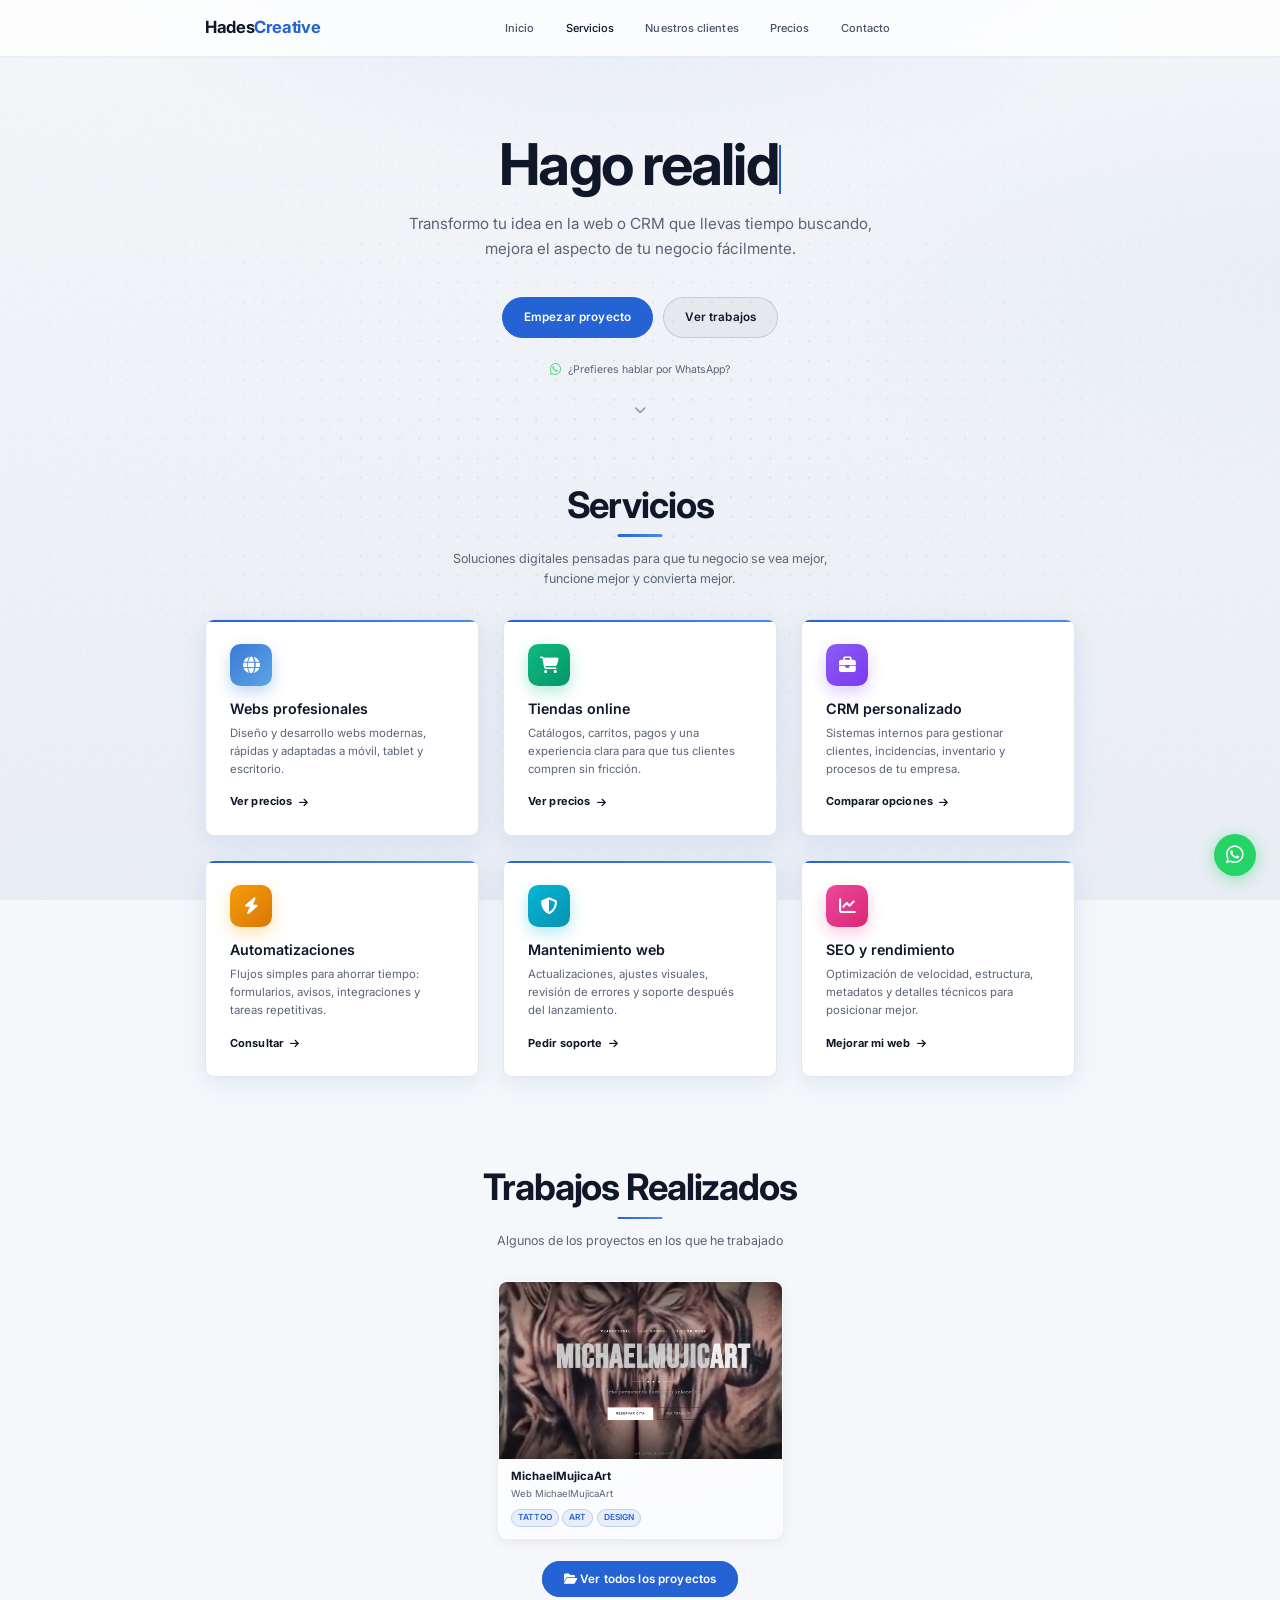
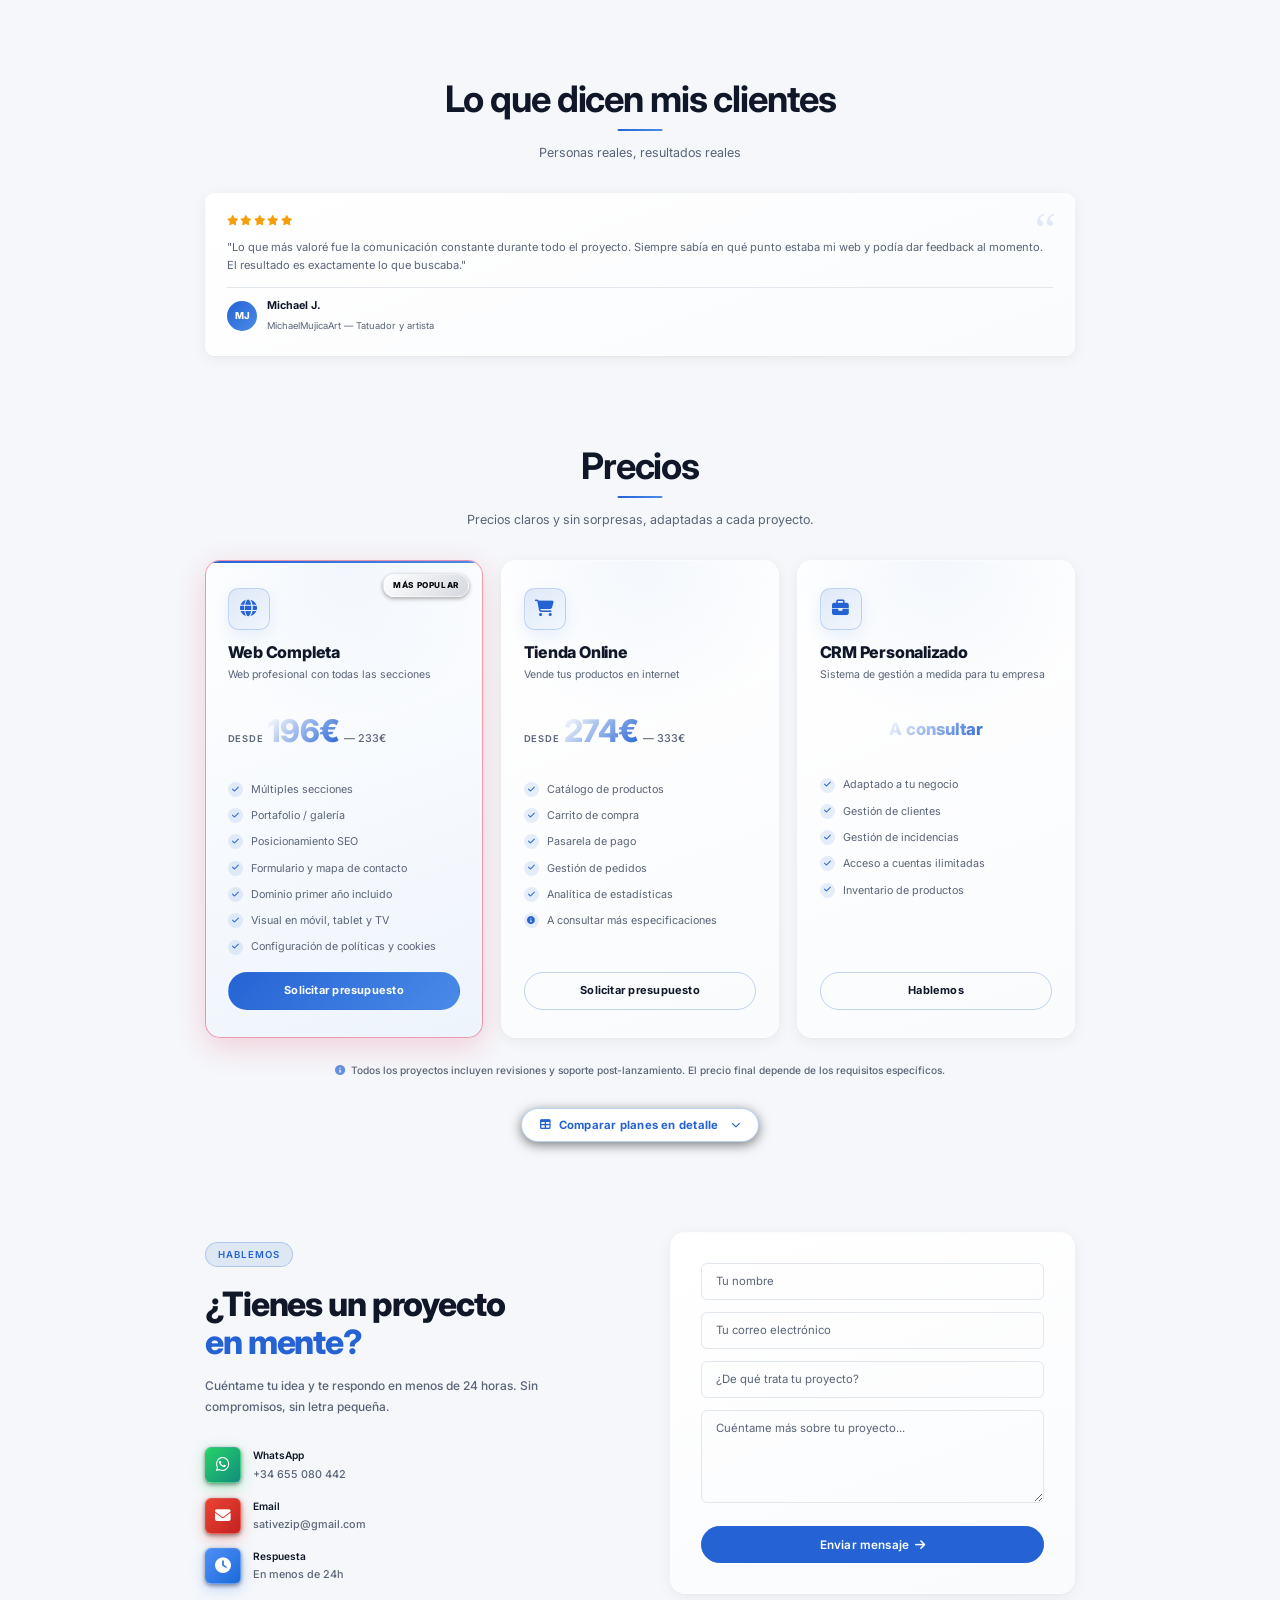
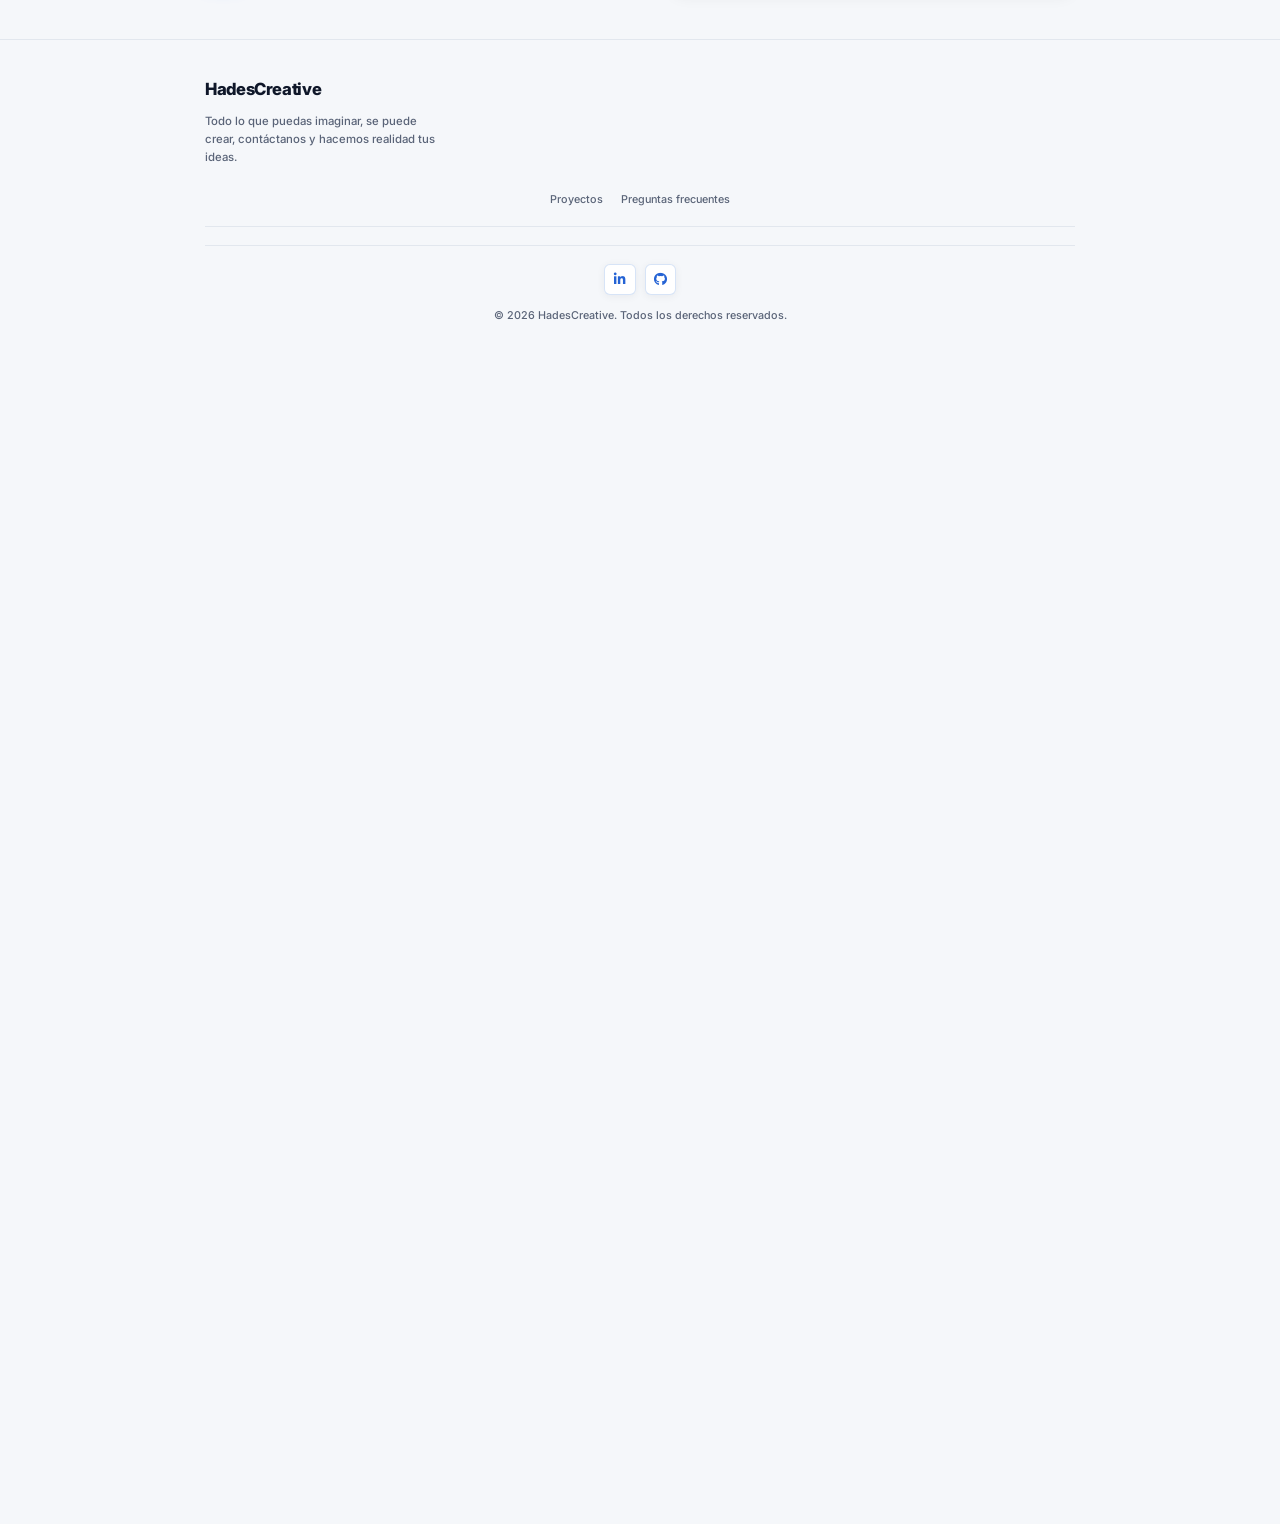
==== commit 79997661: "fix: arreglar textos invisibles en fondo claro y mejorar iconos sociales - Eliminados text-shadows o" ====
--- a/index.html
+++ b/index.html
@@ -469,14 +469,12 @@
             <div class="footer-bottom">
                 <div class="footer-icons">
                     <a href="https://www.linkedin.com/in/alexroadiaz/" target="_blank" rel="noopener"
-                        aria-label="LinkedIn">
+                        class="social-linkedin" aria-label="LinkedIn">
                         <i class="fab fa-linkedin-in"></i>
                     </a>
-                    <a href="https://github.com/Alexmalware26" target="_blank" rel="noopener" aria-label="GitHub">
+                    <a href="https://github.com/Alexmalware26" target="_blank" rel="noopener"
+                        class="social-github" aria-label="GitHub">
                         <i class="fab fa-github"></i>
-                    </a>
-                    <a href="mailto:sativezip@gmail.com" aria-label="Email">
-                        <i class="fas fa-envelope"></i>
                     </a>
                 </div>
                 <p>&copy; 2026 HadesCreative. Todos los derechos reservados.</p>
--- a/css/global.css
+++ b/css/global.css
@@ -72,7 +72,7 @@
     background-attachment: fixed;
     min-height: 100vh;
     line-height: 1.6;
-    padding-top: 80px;
+    padding-top: 68px;
     position: relative;
 }
 
--- a/css/hero.css
+++ b/css/hero.css
@@ -5,9 +5,8 @@
 .hero {
     background: transparent;
     color: white;
-    padding: 160px 24px 140px;
+    padding: 110px 24px 80px;
     text-align: center;
-    min-height: calc(100vh - 80px);
     display: flex;
     align-items: center;
     justify-content: center;
--- a/css/sections.css
+++ b/css/sections.css
@@ -3,21 +3,19 @@
  */
 
 section {
-    padding: 80px 20px;
+    padding: 60px 20px;
 }
 
 section h2 {
     font-size: clamp(2rem, 3.8vw, 3.2rem);
     text-align: center;
-    margin-bottom: 3.5rem;
+    margin-bottom: 2.5rem;
     color: #0f1729;
     position: relative;
     padding-bottom: 1rem;
     font-weight: 700;
     letter-spacing: -1.5px;
     line-height: 1.1;
-    font-weight: 700;
-    letter-spacing: -0.5px;
 }
 
 section h2::after {
@@ -35,18 +33,14 @@
 .section-subtitle {
     text-align: center;
     color: #5a6478;
-    font-size: 1.1rem;
+    font-size: 1.05rem;
     font-weight: 400;
-    margin-top: -2rem;
-    margin-bottom: 4rem;
+    margin-top: -1.5rem;
+    margin-bottom: 2.5rem;
     max-width: 560px;
     margin-left: auto;
     margin-right: auto;
     line-height: 1.6;
-    max-width: 560px;
-    margin-left: auto;
-    margin-right: auto;
-    line-height: 1.7;
 }
 
 /* Stats */
@@ -360,12 +354,11 @@
 }
 
 .contacto-info > p {
-    color: #2a3447;
+    color: #5a6478;
     font-weight: 500;
     font-size: 1rem;
     line-height: 1.7;
     margin-bottom: 2.5rem;
-    text-shadow: 0 2px 12px rgba(0, 0, 0, 0.95), 0 1px 4px rgba(0, 0, 0, 1);
 }
 
 .contacto-items {
@@ -440,10 +433,9 @@
 }
 
 .contacto-item span {
-    color: #2a3447;
+    color: #5a6478;
     font-weight: 500;
     font-size: 0.9rem;
-    text-shadow: 0 2px 8px rgba(0, 0, 0, 0.9);
 }
 
 /* Formulario lado derecho */
@@ -1261,11 +1253,10 @@
 }
 
 .footer-brand p {
-    color: #2a3447;
+    color: #5a6478;
     font-weight: 500;
     font-size: 0.95rem;
     line-height: 1.6;
-    text-shadow: 0 2px 8px rgba(0, 0, 0, 0.9);
 }
 
 .footer-social h4 {
@@ -1309,12 +1300,11 @@
 }
 
 .footer-links a {
-    color: #2a3447;
+    color: #5a6478;
     font-weight: 500;
     text-decoration: none;
     font-size: 0.9rem;
     transition: var(--transition-base);
-    text-shadow: 0 2px 8px rgba(0, 0, 0, 0.9);
 }
 
 .footer-links a:hover {
@@ -1326,9 +1316,8 @@
     padding-top: 1.5rem;
     border-top: 1px solid var(--border-color);
     font-size: 0.9rem;
-    color: #2a3447;
+    color: #5a6478;
     font-weight: 500;
-    text-shadow: 0 2px 8px rgba(0, 0, 0, 0.9);
 }
 
 /* ── FAQ page ── */
@@ -1995,11 +1984,65 @@
     transition: var(--transition-base);
 }
 
-.footer-icons a:hover {
-    background: var(--primary-color);
-    border-color: var(--primary-color);
-    color: white;
-    transform: translateY(-3px);
+.footer-icons a {
+    position: relative;
+    overflow: hidden;
+}
+
+.footer-icons a i {
+    position: relative;
+    z-index: 2;
+    transition: transform 0.4s cubic-bezier(0.34, 1.56, 0.64, 1);
+}
+
+.footer-icons a::before {
+    content: '';
+    position: absolute;
+    inset: 0;
+    border-radius: inherit;
+    transform: scale(0);
+    transition: transform 0.4s cubic-bezier(0.34, 1.56, 0.64, 1);
+    z-index: 1;
+}
+
+/* LinkedIn: azul oficial #0A66C2 */
+.social-linkedin:hover {
+    border-color: #0A66C2;
+    color: #ffffff;
+    transform: translateY(-4px);
+    box-shadow: 0 8px 20px rgba(10, 102, 194, 0.4);
+}
+
+.social-linkedin::before {
+    background: linear-gradient(135deg, #0A66C2, #0084d8);
+}
+
+.social-linkedin:hover::before {
+    transform: scale(1);
+}
+
+.social-linkedin:hover i {
+    transform: scale(1.15) rotate(-6deg);
+}
+
+/* GitHub: negro oficial #181717 */
+.social-github:hover {
+    border-color: #181717;
+    color: #ffffff;
+    transform: translateY(-4px);
+    box-shadow: 0 8px 20px rgba(24, 23, 23, 0.4);
+}
+
+.social-github::before {
+    background: linear-gradient(135deg, #24292e, #181717);
+}
+
+.social-github:hover::before {
+    transform: scale(1);
+}
+
+.social-github:hover i {
+    transform: scale(1.15) rotate(360deg);
 }
 
 /* ── Sobre mí ── */
@@ -2544,14 +2587,13 @@
 
 .precios-nota {
     text-align: center;
-    color: #2a3447;
+    color: #5a6478;
     font-size: 0.85rem;
     font-weight: 500;
     display: flex;
     align-items: center;
     justify-content: center;
     gap: 0.5rem;
-    text-shadow: 0 2px 10px rgba(0, 0, 0, 0.9);
 }
 
 .precios-nota i {
@@ -2584,7 +2626,6 @@
     letter-spacing: 0.3px;
     backdrop-filter: none;
     box-shadow: 0 4px 16px rgba(0, 0, 0, 0.5);
-    text-shadow: 0 1px 4px rgba(0, 0, 0, 0.8);
 }
 
 .comp-toggle-text {
